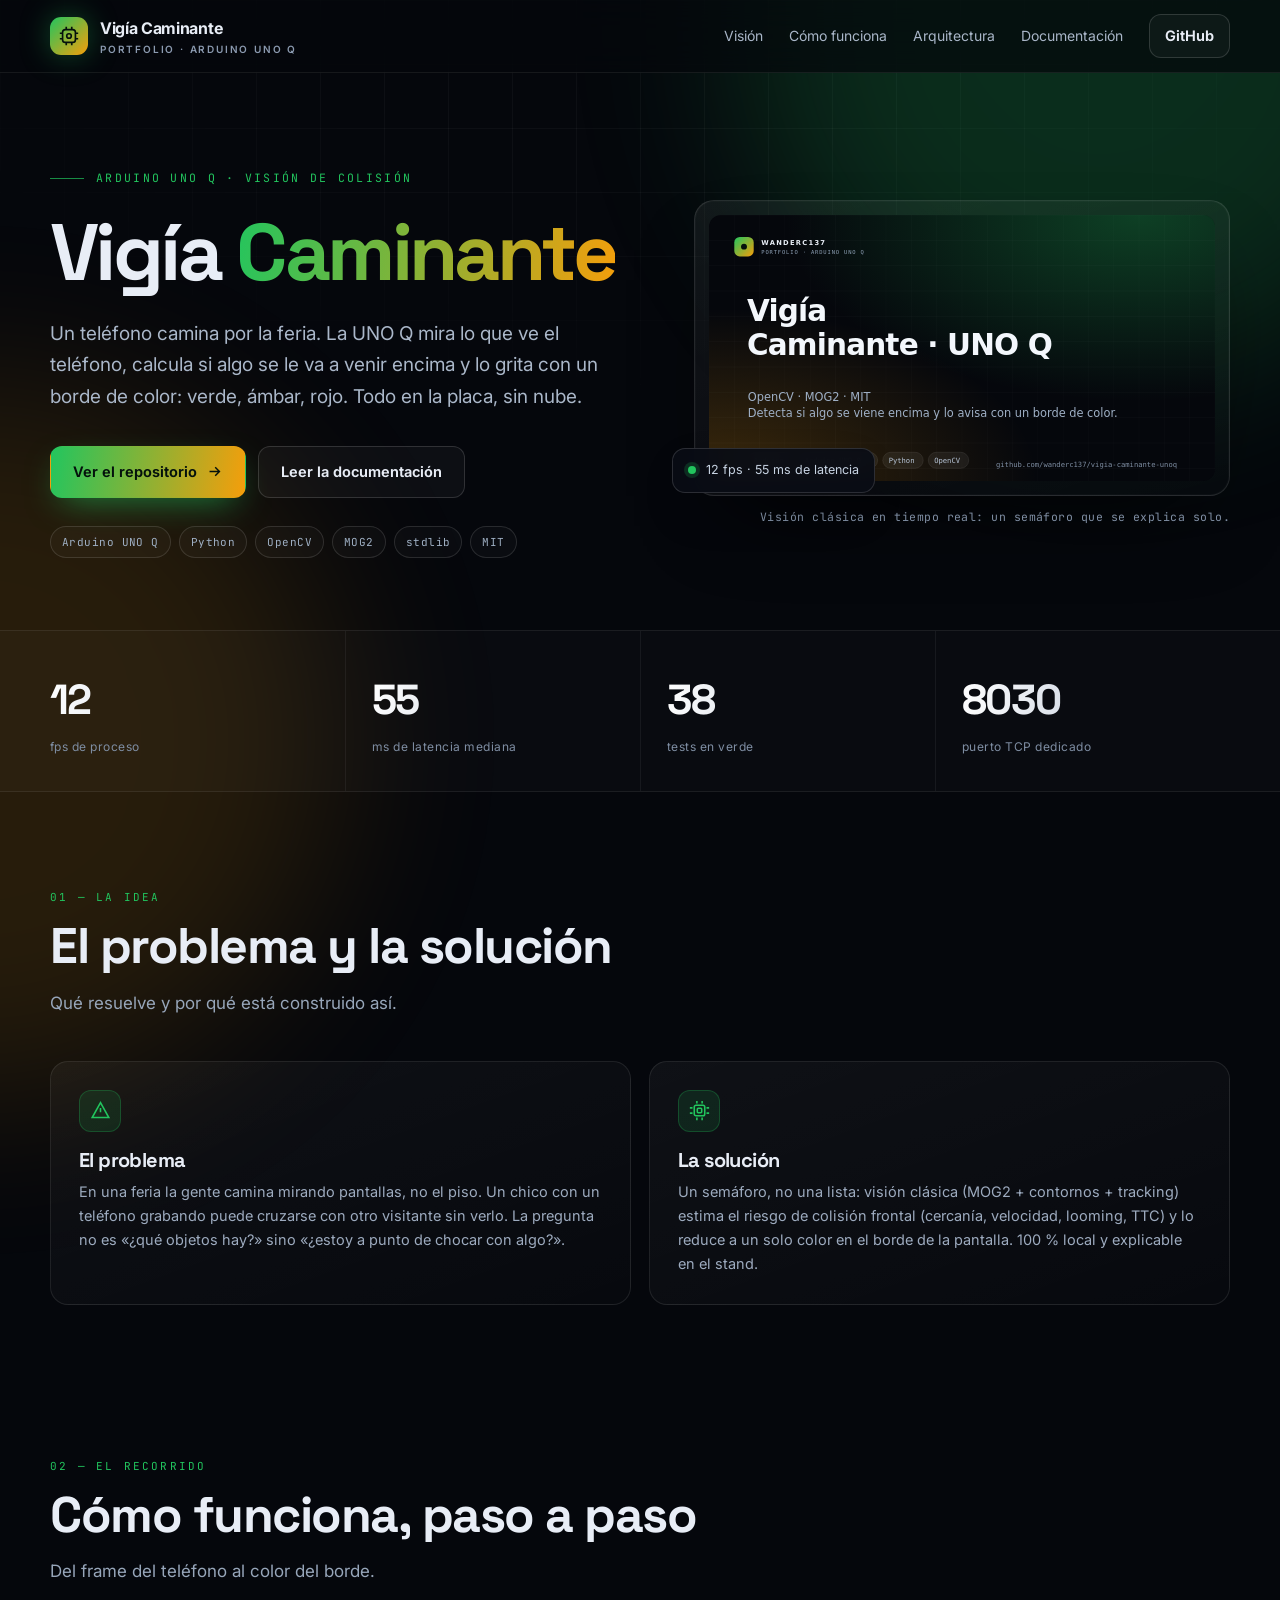
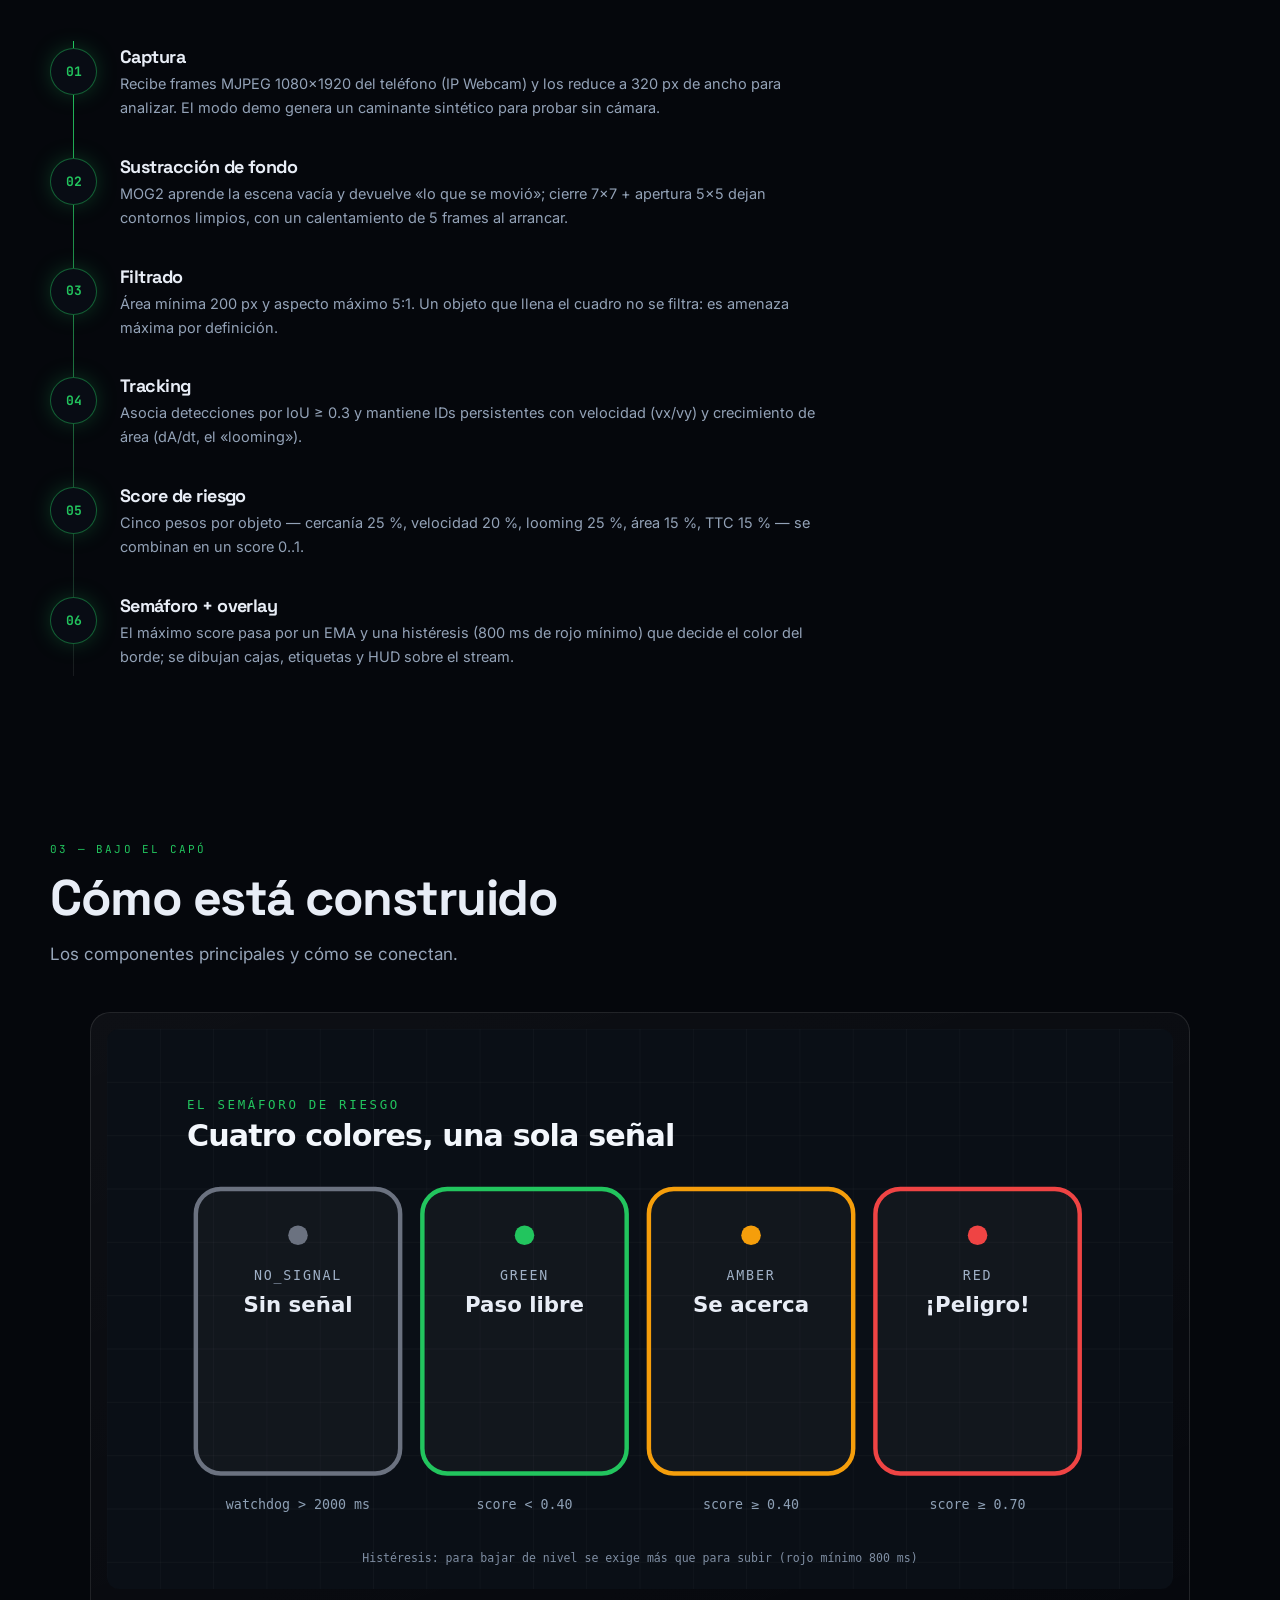
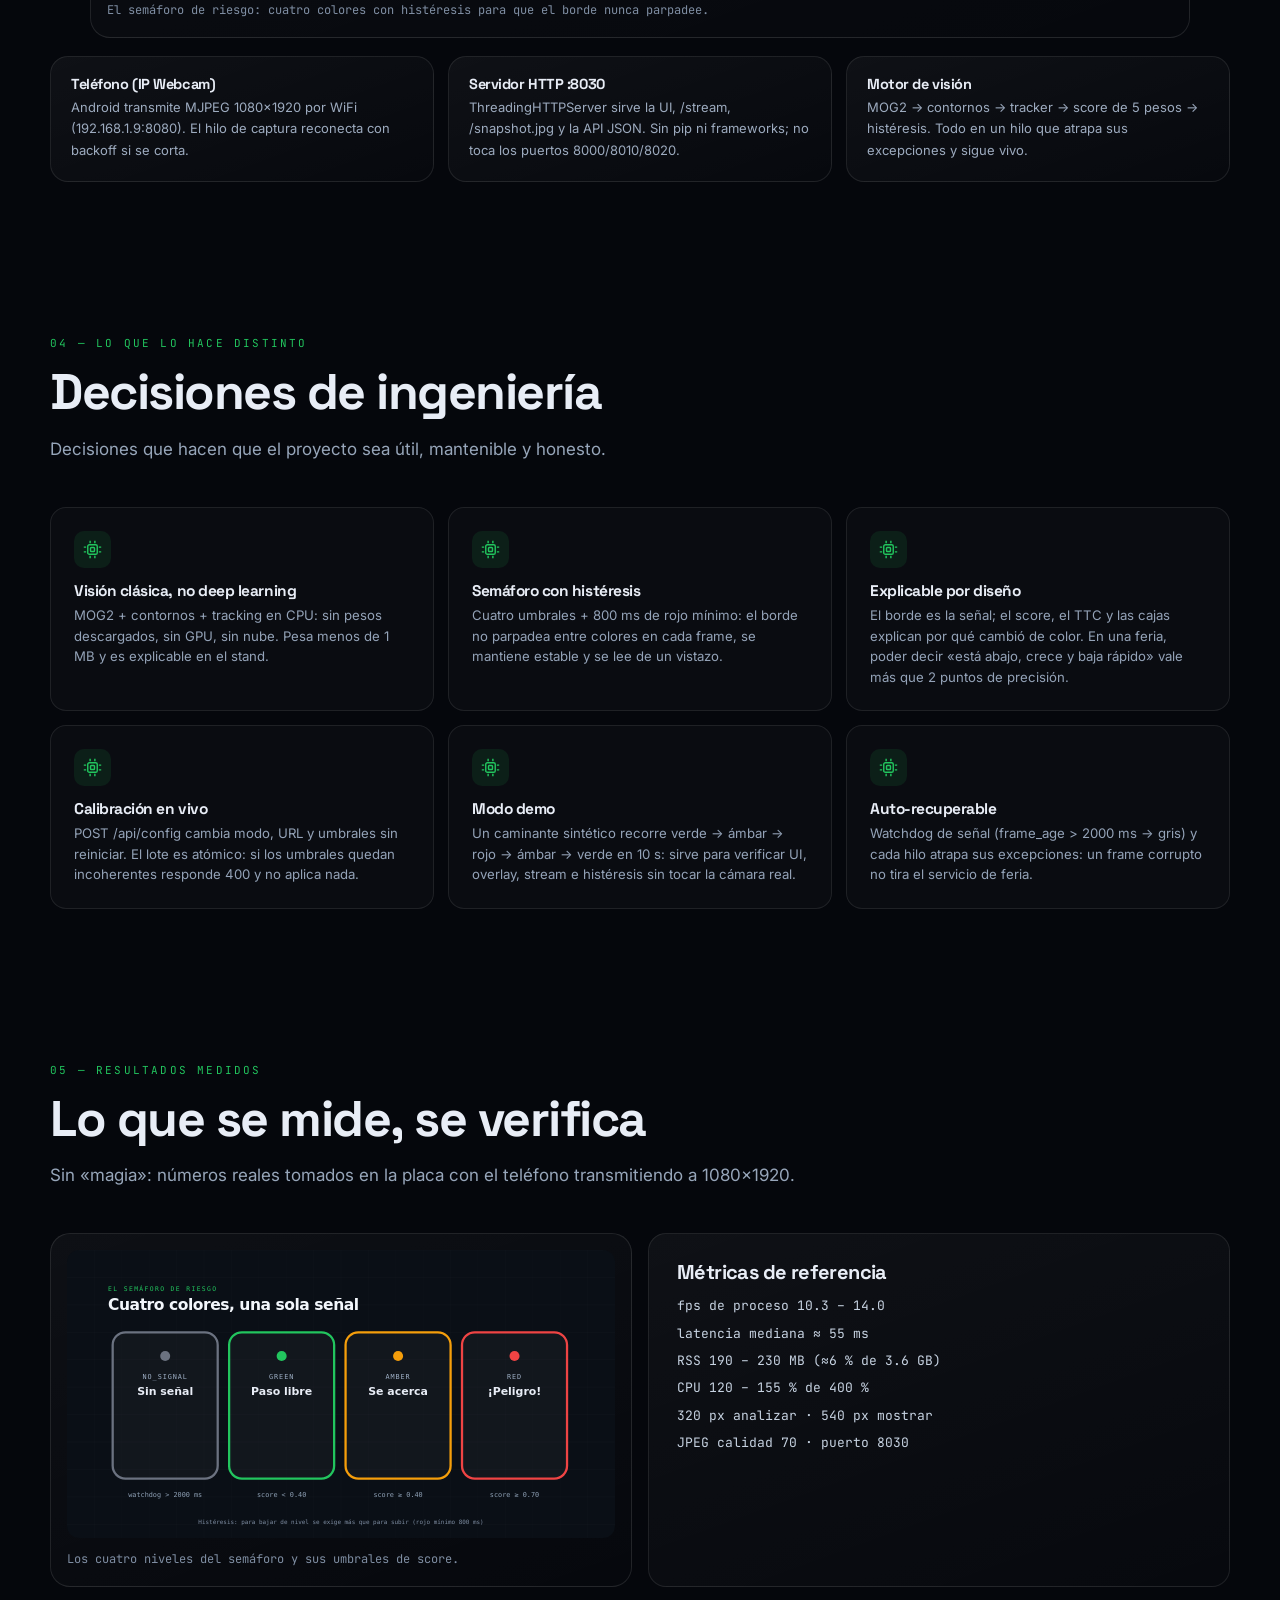
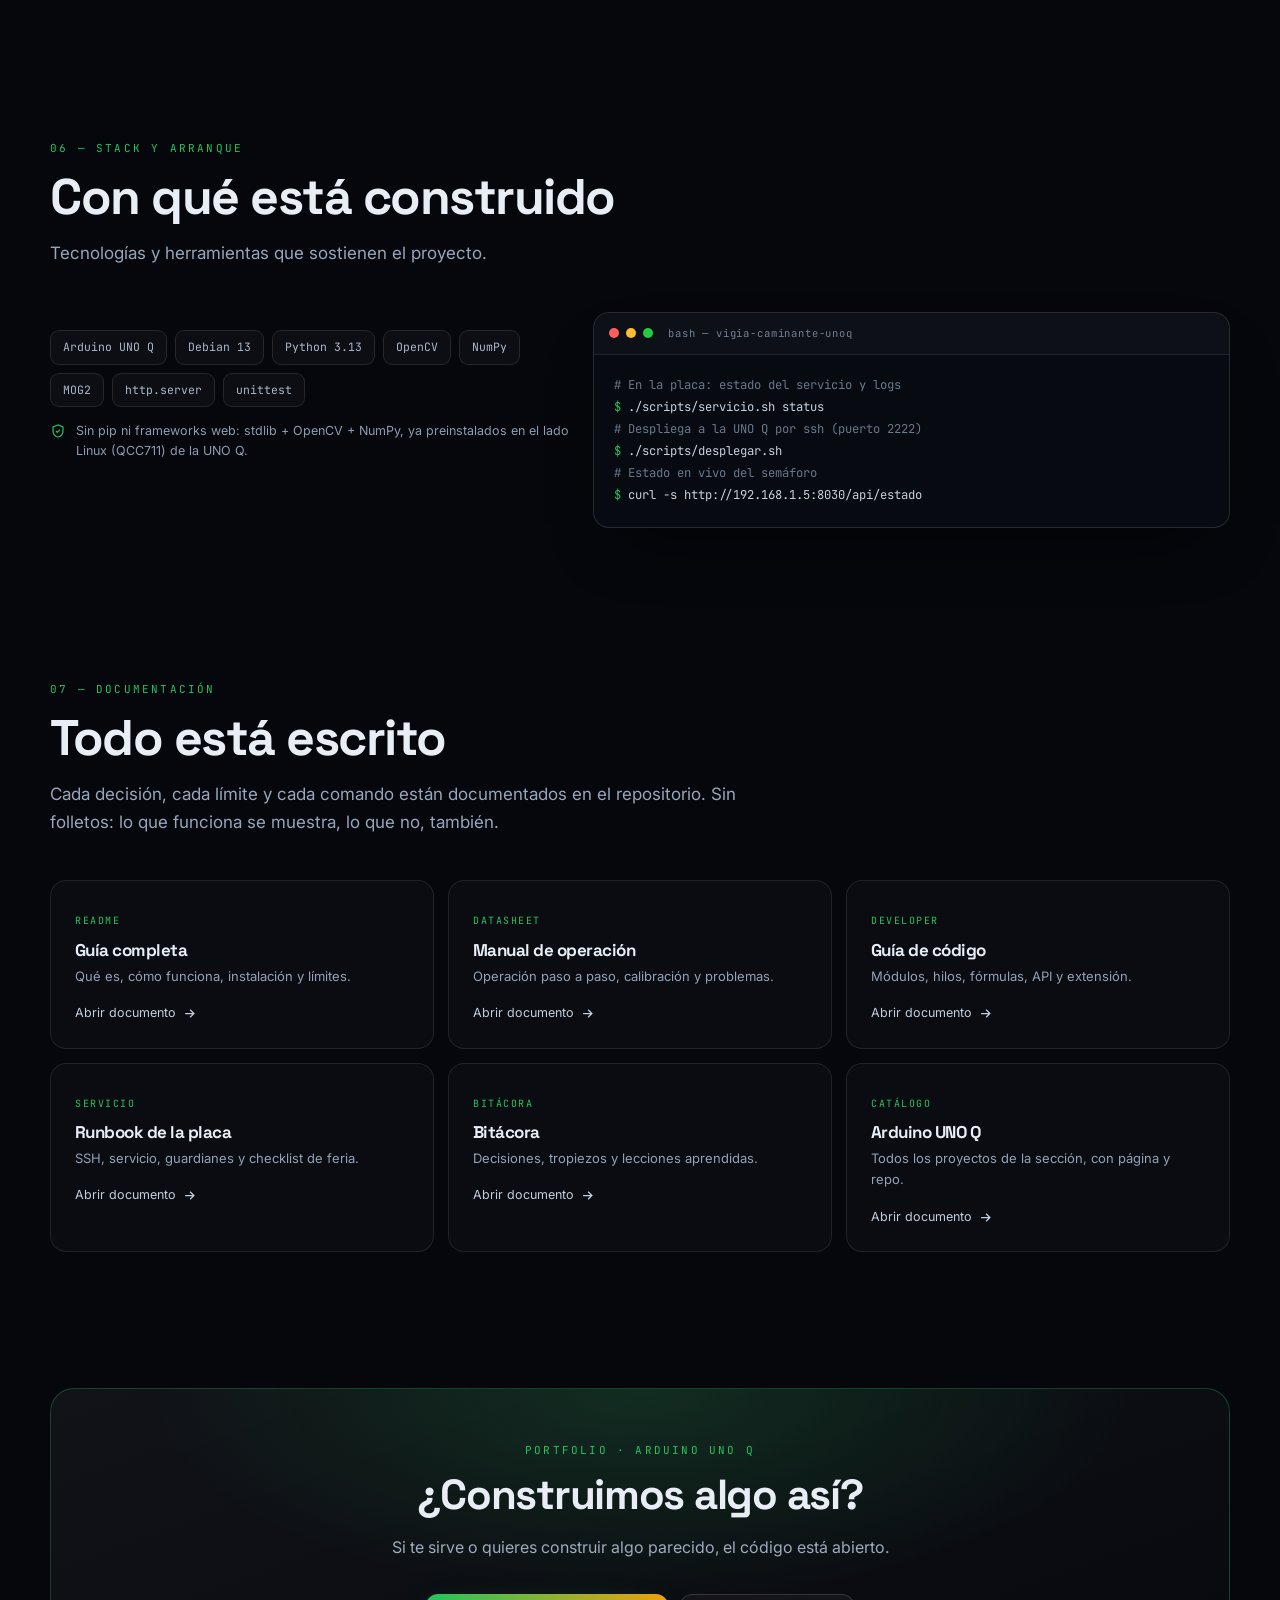
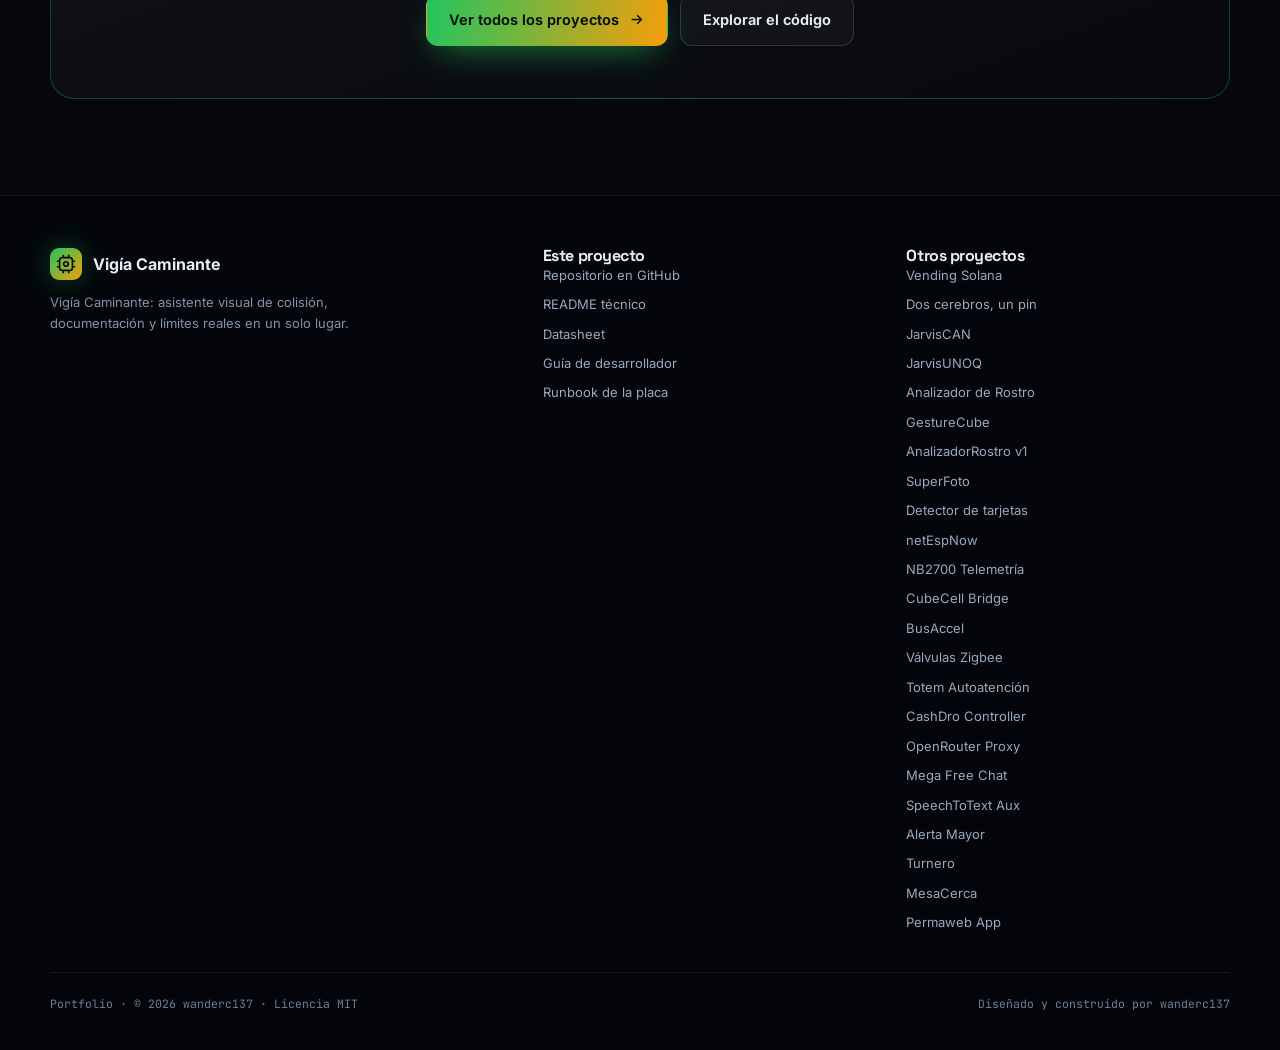
==== docs/index.html @ b5343bae "Publicación completa: página de presentación, licencia MIT, docs y catálogo" ====
<!doctype html>
<html lang="es">
<head>
<meta charset="utf-8">
<meta name="viewport" content="width=device-width, initial-scale=1">
<title>Vigía Caminante · Arduino UNO Q</title>
<meta name="description" content="Asistente visual de colisión: visión clásica (MOG2 + tracking) en la UNO Q detecta si algo se viene encima y lo avisa con un borde de color.">
<meta name="author" content="wanderc137">
<meta property="og:type" content="website">
<meta property="og:title" content="Vigía Caminante · Arduino UNO Q">
<meta property="og:description" content="Asistente visual de colisión: visión clásica (MOG2 + tracking) en la UNO Q detecta si algo se viene encima y lo avisa con un borde de color.">
<meta property="og:url" content="https://wanderc137.github.io/vigia-caminante-unoq/">
<meta property="og:image" content="https://wanderc137.github.io/vigia-caminante-unoq/assets/og.png">
<meta name="twitter:card" content="summary_large_image">
<meta name="twitter:title" content="Vigía Caminante · Arduino UNO Q">
<meta name="twitter:description" content="Asistente visual de colisión: visión clásica (MOG2 + tracking) en la UNO Q detecta si algo se viene encima y lo avisa con un borde de color.">
<meta name="twitter:image" content="https://wanderc137.github.io/vigia-caminante-unoq/assets/og.png">
<link rel="icon" href="data:image/svg+xml,<svg xmlns='http://www.w3.org/2000/svg' viewBox='0 0 100 100'><rect width='100' height='100' rx='22' fill='%2305070c'/><rect x='22' y='22' width='56' height='56' rx='12' fill='none' stroke='%2322C55E' stroke-width='7'/><circle cx='50' cy='50' r='9' fill='%2322C55E'/></svg>">
<link rel="preconnect" href="https://fonts.googleapis.com">
<link rel="preconnect" href="https://fonts.gstatic.com" crossorigin>
<link href="https://fonts.googleapis.com/css2?family=Inter:wght@400;500;600;700&family=JetBrains+Mono:wght@400;500;600&family=Space+Grotesk:wght@500;600;700&display=swap" rel="stylesheet">
<style>
*,*::before,*::after{box-sizing:border-box}
html{scroll-behavior:smooth;scrollbar-width:none}
::-webkit-scrollbar{width:0;height:0}
::-webkit-scrollbar-track{background:#05070c}
::-webkit-scrollbar-thumb{background:#2a3448;border-radius:999px;border:2px solid #05070c}
::-webkit-scrollbar-thumb:hover{background:#3a4a66}
body{
  margin:0;background:#05070c;color:#e8edf6;
  font-family:'Inter',system-ui,-apple-system,'Segoe UI',sans-serif;
  font-size:16px;line-height:1.65;-webkit-font-smoothing:antialiased;
  overflow-x:hidden;
}
::selection{background:var(--accent);color:#04110c}
a{color:inherit;text-decoration:none}
img{max-width:100%;display:block}
h1,h2,h3,h4{font-family:'Space Grotesk','Inter',sans-serif;line-height:1.05;letter-spacing:-.03em;margin:0}
p{margin:0}
.mono{font-family:'JetBrains Mono',ui-monospace,SFMono-Regular,Menlo,monospace}
.wrap{width:min(1180px,calc(100% - 48px));margin:0 auto}
.grid-overlay{
  position:fixed;inset:0;z-index:0;pointer-events:none;
  background-image:linear-gradient(rgba(255,255,255,.035) 1px,transparent 1px),linear-gradient(90deg,rgba(255,255,255,.035) 1px,transparent 1px);
  background-size:64px 64px;
  mask-image:radial-gradient(ellipse 80% 60% at 50% 0%,#000 30%,transparent 78%);
  -webkit-mask-image:radial-gradient(ellipse 80% 60% at 50% 0%,#000 30%,transparent 78%);
}
.glow{
  position:fixed;z-index:0;pointer-events:none;filter:blur(90px);opacity:.20;
  width:720px;height:720px;border-radius:50%;
}
.glow.one{top:-340px;right:-180px;background:var(--accent)}
.glow.two{top:380px;left:-380px;background:var(--accent2);opacity:.14}
.nav{
  position:sticky;top:0;z-index:50;
  backdrop-filter:blur(18px);-webkit-backdrop-filter:blur(18px);
  background:rgba(5,7,12,.72);border-bottom:1px solid rgba(255,255,255,.07);
}
.nav-inner{display:flex;align-items:center;justify-content:space-between;height:72px}
.brand{display:flex;align-items:center;gap:12px;font-weight:700;letter-spacing:-.02em}
.brand-mark{
  width:38px;height:38px;border-radius:11px;display:grid;place-items:center;
  background:linear-gradient(135deg,var(--accent),var(--accent2));color:#05100c;
  box-shadow:0 0 30px color-mix(in srgb,var(--accent) 35%,transparent);
}
.brand-mark svg{width:22px;height:22px;stroke:#05100c;fill:none;stroke-width:1.8}
.brand small{display:block;font-size:10px;letter-spacing:.18em;color:#8b9ab0;font-weight:600;text-transform:uppercase}
.nav-links{display:flex;align-items:center;gap:26px;font-size:14px;color:#a9b6c8}
.nav-links a:hover{color:#fff}
.btn{
  display:inline-flex;align-items:center;justify-content:center;gap:9px;
  padding:13px 22px;border-radius:12px;font-weight:650;font-size:14.5px;
  border:1px solid transparent;transition:transform .2s ease,box-shadow .2s ease,background .2s ease;
  white-space:nowrap;
}
.btn:hover{transform:translateY(-2px)}
.btn-primary{
  background:linear-gradient(100deg,var(--accent),var(--accent2));color:#04110c;
  box-shadow:0 12px 34px -12px color-mix(in srgb,var(--accent) 70%,transparent);
}
.btn-primary:hover{box-shadow:0 18px 44px -12px color-mix(in srgb,var(--accent) 80%,transparent)}
.btn-ghost{background:rgba(255,255,255,.035);border-color:rgba(255,255,255,.14);color:#e8edf6}
.btn-ghost:hover{background:rgba(255,255,255,.07)}
.btn svg{width:17px;height:17px;stroke:currentColor;fill:none;stroke-width:2}
.hero{position:relative;z-index:1;padding:96px 0 72px}
.hero-grid{display:grid;grid-template-columns:1.04fr .96fr;gap:64px;align-items:center}
.eyebrow{
  font-family:'JetBrains Mono',monospace;font-size:11.5px;letter-spacing:.2em;
  text-transform:uppercase;color:var(--accent);display:flex;align-items:center;gap:12px;margin-bottom:22px;
}
.eyebrow::before{content:"";width:34px;height:1px;background:var(--accent);opacity:.7}
h1{font-size:clamp(42px,6.4vw,80px);font-weight:700;letter-spacing:-.045em}
.grad{background:linear-gradient(100deg,var(--accent),var(--accent2));-webkit-background-clip:text;background-clip:text;color:transparent}
.lead{font-size:clamp(17px,1.5vw,19px);color:#aab7c9;margin-top:24px;max-width:60ch}
.hero-actions{display:flex;flex-wrap:wrap;gap:12px;margin-top:34px}
.hero-badges{display:flex;flex-wrap:wrap;gap:8px;margin-top:28px}
.badge{
  font-family:'JetBrains Mono',monospace;font-size:11px;letter-spacing:.04em;
  padding:6px 11px;border-radius:999px;border:1px solid rgba(255,255,255,.12);
  color:#9fb0c4;background:rgba(255,255,255,.025);
}
.hero-visual{position:relative}
.visual-frame{
  border:1px solid rgba(255,255,255,.11);border-radius:20px;overflow:hidden;
  background:linear-gradient(160deg,rgba(255,255,255,.055),rgba(255,255,255,.012));
  box-shadow:0 40px 90px -40px rgba(0,0,0,.9),0 0 0 1px rgba(255,255,255,.02) inset;
  padding:14px;
}
.visual-frame img{border-radius:12px;width:100%}
.visual-caption{font-size:11.5px;color:#7f8ea3;margin-top:12px;text-align:right;font-family:'JetBrains Mono',monospace;letter-spacing:.04em}
.float-chip{
  position:absolute;left:-22px;bottom:34px;display:flex;align-items:center;gap:10px;
  background:rgba(9,13,21,.92);border:1px solid rgba(255,255,255,.14);border-radius:13px;
  padding:11px 15px;font-size:12.5px;color:#c7d3e2;backdrop-filter:blur(10px);
  box-shadow:0 20px 50px -20px #000;
}
.float-chip b{color:var(--accent);font-family:'Space Grotesk',sans-serif;font-size:16px}
.live-dot{width:8px;height:8px;border-radius:50%;background:var(--accent);box-shadow:0 0 0 4px color-mix(in srgb,var(--accent) 18%,transparent);animation:pulse 2.4s infinite}
@keyframes pulse{0%,100%{opacity:1}50%{opacity:.35}}
.stats{position:relative;z-index:1;border-top:1px solid rgba(255,255,255,.07);border-bottom:1px solid rgba(255,255,255,.07);background:rgba(255,255,255,.018)}
.stats-grid{display:grid;grid-template-columns:repeat(4,1fr);gap:0}
.stat{padding:34px 26px;border-left:1px solid rgba(255,255,255,.06)}
.stat:first-child{border-left:0;padding-left:0}
.stat-value{font-family:'Space Grotesk',sans-serif;font-size:clamp(28px,3.4vw,42px);font-weight:700;letter-spacing:-.04em;background:linear-gradient(100deg,#fff,#a9b8cc);-webkit-background-clip:text;background-clip:text;color:transparent}
.stat-label{font-size:12px;color:#7f8ea3;letter-spacing:.04em;margin-top:3px}
.section{position:relative;z-index:1;padding:96px 0}
.section.tight{padding-top:56px}
.section-head{max-width:780px;margin-bottom:44px}
.kicker{font-family:'JetBrains Mono',monospace;font-size:11px;letter-spacing:.2em;text-transform:uppercase;color:var(--accent);margin-bottom:14px}
h2{font-size:clamp(30px,4.1vw,50px);font-weight:700}
.section-sub{color:#97a6ba;font-size:17px;margin-top:16px;max-width:68ch}
.split{display:grid;grid-template-columns:1fr 1fr;gap:18px}
.card{
  border:1px solid rgba(255,255,255,.09);border-radius:18px;padding:28px;
  background:linear-gradient(160deg,rgba(255,255,255,.045),rgba(255,255,255,.012));
}
.card .icon{width:42px;height:42px;border-radius:12px;display:grid;place-items:center;background:color-mix(in srgb,var(--accent) 12%,transparent);border:1px solid color-mix(in srgb,var(--accent) 25%,transparent);margin-bottom:18px}
.card .icon svg{width:21px;height:21px;stroke:var(--accent);fill:none;stroke-width:1.8}
.card h3{font-size:20px;margin-bottom:9px}
.card p{color:#9dabbf;font-size:14.5px}
.timeline{position:relative;margin-top:10px}
.timeline::before{content:"";position:absolute;left:23px;top:12px;bottom:12px;width:1px;background:linear-gradient(var(--accent),rgba(255,255,255,.08))}
.step{display:grid;grid-template-columns:48px 1fr;gap:22px;padding:19px 0;align-items:start}
.step-num{
  width:47px;height:47px;border-radius:50%;display:grid;place-items:center;
  border:1px solid color-mix(in srgb,var(--accent) 45%,transparent);
  background:#080c14;color:var(--accent);font-family:'JetBrains Mono',monospace;font-size:13px;font-weight:700;
  position:relative;z-index:1;box-shadow:0 0 26px -6px color-mix(in srgb,var(--accent) 45%,transparent);
}
.step-body h3{font-size:18px;margin-bottom:5px}
.step-body p{color:#93a2b7;font-size:14.5px;max-width:78ch}
.figure{
  border:1px solid rgba(255,255,255,.1);border-radius:20px;padding:16px;
  background:linear-gradient(160deg,rgba(255,255,255,.04),rgba(255,255,255,.008));
}
.figure img{width:100%;border-radius:12px}
.figure figcaption{font-size:12px;color:#7f8ea3;margin-top:12px;font-family:'JetBrains Mono',monospace}
.arch-points{display:grid;grid-template-columns:repeat(3,1fr);gap:14px;margin-top:18px}
.arch-points .card{padding:20px}
.arch-points .card h4{font-size:14.5px;margin-bottom:5px}
.arch-points .card p{font-size:13px}
.features{display:grid;grid-template-columns:repeat(3,1fr);gap:14px}
.feature{border:1px solid rgba(255,255,255,.085);border-radius:16px;padding:23px;background:rgba(255,255,255,.022);transition:border-color .2s,background .2s,transform .2s}
.feature:hover{border-color:color-mix(in srgb,var(--accent) 38%,transparent);background:rgba(255,255,255,.038);transform:translateY(-3px)}
.feature .icon{width:37px;height:37px;border-radius:10px;display:grid;place-items:center;background:color-mix(in srgb,var(--accent) 10%,transparent);margin-bottom:15px}
.feature .icon svg{width:19px;height:19px;stroke:var(--accent);fill:none;stroke-width:1.8}
.feature h3{font-size:15.5px;margin-bottom:6px}
.feature p{font-size:13.2px;color:#94a3b8;line-height:1.55}
.stack-grid{display:grid;grid-template-columns:.9fr 1.1fr;gap:22px;align-items:start}
.chips{display:flex;flex-wrap:wrap;gap:8px;margin-top:18px}
.chip{font-family:'JetBrains Mono',monospace;font-size:11.5px;padding:7px 12px;border-radius:9px;border:1px solid rgba(255,255,255,.1);background:rgba(255,255,255,.03);color:#aab8ca}
.terminal{border:1px solid rgba(255,255,255,.13);border-radius:16px;overflow:hidden;background:#070a10;box-shadow:0 30px 70px -35px #000}
.terminal-bar{display:flex;align-items:center;gap:7px;padding:12px 15px;border-bottom:1px solid rgba(255,255,255,.08);background:rgba(255,255,255,.025)}
.terminal-bar i{width:10px;height:10px;border-radius:50%;background:#ff5f57;display:block}
.terminal-bar i:nth-child(2){background:#febc2e}
.terminal-bar i:nth-child(3){background:#28c840}
.terminal-bar span{margin-left:8px;font-family:'JetBrains Mono',monospace;font-size:10.5px;color:#718197;letter-spacing:.08em}
.terminal pre{margin:0;padding:20px;overflow:auto;font-family:'JetBrains Mono',monospace;font-size:12.2px;line-height:1.8;color:#c6d2e0}
.terminal .p{color:var(--accent)}
.terminal .c{color:#68788d}
.note{display:flex;gap:10px;align-items:flex-start;margin-top:14px;font-size:12.5px;color:#8d9cb0;line-height:1.55}
.note svg{width:16px;height:16px;stroke:var(--accent);fill:none;stroke-width:1.8;flex:0 0 auto;margin-top:2px}
.docs-grid{display:grid;grid-template-columns:repeat(3,1fr);gap:14px}
.doc-card{display:block;border:1px solid rgba(255,255,255,.09);border-radius:16px;padding:24px;background:rgba(255,255,255,.022);transition:border-color .2s,transform .2s,background .2s}
.doc-card:hover{border-color:color-mix(in srgb,var(--accent) 40%,transparent);transform:translateY(-3px);background:rgba(255,255,255,.04)}
.doc-card .tag{font-family:'JetBrains Mono',monospace;font-size:10px;letter-spacing:.15em;color:var(--accent);text-transform:uppercase}
.doc-card h3{font-size:17px;margin:10px 0 6px}
.doc-card p{font-size:13px;color:#93a2b7}
.doc-card .arrow{display:flex;align-items:center;gap:6px;margin-top:16px;font-size:12.5px;color:#c2cfdf}
.doc-card .arrow svg{width:15px;height:15px;stroke:currentColor;fill:none;stroke-width:2;transition:transform .2s}
.doc-card:hover .arrow svg{transform:translateX(4px)}
.gallery{display:grid;grid-template-columns:1fr 1fr;gap:16px}
.gallery .figure{margin:0}
.cta{position:relative;z-index:1;padding:40px 0 96px}
.cta-card{
  border-radius:24px;padding:52px;text-align:center;position:relative;overflow:hidden;
  border:1px solid color-mix(in srgb,var(--accent) 30%,transparent);
  background:
    radial-gradient(700px 300px at 50% 0%,color-mix(in srgb,var(--accent) 16%,transparent),transparent 70%),
    linear-gradient(160deg,rgba(255,255,255,.05),rgba(255,255,255,.012));
}
.cta-card h2{font-size:clamp(28px,3.7vw,42px)}
.cta-card p{color:#9dabbf;max-width:62ch;margin:16px auto 0}
.cta-card .hero-actions{justify-content:center}
footer{position:relative;z-index:1;border-top:1px solid rgba(255,255,255,.08);padding:52px 0 36px;background:rgba(4,6,10,.6)}
.foot-grid{display:grid;grid-template-columns:1.4fr 1fr 1fr;gap:40px}
.foot-brand{display:flex;align-items:center;gap:11px;font-weight:700;margin-bottom:12px}
.foot-brand .brand-mark{width:32px;height:32px;border-radius:9px}
.foot-p{font-size:13px;color:#8493a7;max-width:38ch}
.foot h4{font-family:'JetBrains Mono',monospace;font-size:10.5px;letter-spacing:.16em;text-transform:uppercase;color:#718197;margin-bottom:13px;font-weight:500}
.foot-links{display:flex;flex-direction:column;gap:8px;font-size:13px;color:#9aa9bc}
.foot-links a:hover{color:#fff}
.foot-bottom{display:flex;justify-content:space-between;gap:20px;flex-wrap:wrap;border-top:1px solid rgba(255,255,255,.07);margin-top:38px;padding-top:22px;font-size:11.5px;color:#6f7f93;font-family:'JetBrains Mono',monospace}
.reveal{opacity:1;transform:none;transition:opacity .7s ease,transform .7s ease}
.reveal.in{opacity:1;transform:none}
@media (prefers-reduced-motion:reduce){.reveal{opacity:1;transform:none;transition:none}.live-dot{animation:none}html{scroll-behavior:auto}}
@media (max-width:980px){
  .hero-grid,.split,.stack-grid,.gallery{grid-template-columns:1fr}
  .hero{padding-top:64px}
  .hero-visual{order:-1}
  .features{grid-template-columns:1fr 1fr}
  .arch-points{grid-template-columns:1fr}
  .stats-grid{grid-template-columns:1fr 1fr}
  .stat:nth-child(3){border-left:0;padding-left:0}
  .stat{border-top:1px solid rgba(255,255,255,.06)}
  .stat:nth-child(-n+2){border-top:0}
  .docs-grid{grid-template-columns:1fr}
  .foot-grid{grid-template-columns:1fr 1fr}
  .nav-links{display:none}
}
@media (max-width:620px){
  .wrap{width:calc(100% - 32px)}
  .features{grid-template-columns:1fr}
  .stats-grid{grid-template-columns:1fr 1fr}
  .stat{padding:24px 16px}
  .cta-card{padding:34px 22px}
  .float-chip{left:8px;bottom:16px}
  .foot-grid{grid-template-columns:1fr}
  .section{padding:72px 0}
}
</style>
</head>
<body style="--accent:#22C55E;--accent2:#F59E0B">
<div class="grid-overlay"></div>
<div class="glow one"></div>
<div class="glow two"></div>

<header class="nav">
  <div class="wrap nav-inner">
    <a class="brand" href="#top">
      <span class="brand-mark"><svg viewBox="0 0 24 24"><rect x="5" y="5" width="14" height="14" rx="3"/><path d="M9 2v3M15 2v3M9 19v3M15 19v3M2 9h3M2 15h3M19 9h3M19 15h3"/><circle cx="12" cy="12" r="2.5"/></svg></span>
      <span>Vigía Caminante<small>Portfolio · Arduino UNO Q</small></span>
    </a>
    <nav class="nav-links" aria-label="Navegación">
      <a href="#problema">Visión</a>
      <a href="#como">Cómo funciona</a>
      <a href="#arquitectura">Arquitectura</a>
      <a href="#docs">Documentación</a>
      <a class="btn btn-ghost" style="padding:9px 15px" href="https://github.com/wanderc137/vigia-caminante-unoq" target="_blank" rel="noopener">GitHub</a>
    </nav>
  </div>
</header>

<main id="top">
<section class="hero">
  <div class="wrap hero-grid">
    <div class="hero-copy">
      <div class="eyebrow">Arduino UNO Q · Visión de colisión</div>
      <h1>Vigía <span class="grad">Caminante</span></h1>
      <p class="lead">Un teléfono camina por la feria. La UNO Q mira lo que ve el teléfono, calcula si algo se le va a venir encima y lo grita con un borde de color: verde, ámbar, rojo. Todo en la placa, sin nube.</p>
      <div class="hero-actions">
        <a class="btn btn-primary" href="https://github.com/wanderc137/vigia-caminante-unoq" target="_blank" rel="noopener">Ver el repositorio <svg viewBox="0 0 24 24"><path d="M5 12h14M13 6l6 6-6 6"/></svg></a>
        <a class="btn btn-ghost" href="https://github.com/wanderc137/vigia-caminante-unoq#readme" target="_blank" rel="noopener">Leer la documentación</a>
      </div>
      <div class="hero-badges"><span class="badge">Arduino UNO Q</span><span class="badge">Python</span><span class="badge">OpenCV</span><span class="badge">MOG2</span><span class="badge">stdlib</span><span class="badge">MIT</span></div>
    </div>
    <div class="hero-visual">
      <div class="visual-frame"><img src="assets/og.svg" alt="Vigía Caminante — asistente visual de colisión con visión clásica"></div>
      <div class="visual-caption">Visión clásica en tiempo real: un semáforo que se explica solo.</div>
      <div class="float-chip"><span class="live-dot"></span>12 fps · 55 ms de latencia</div>
    </div>
  </div>
</section>

<section class="stats"><div class="wrap stats-grid"><div class="stat"><div class="stat-value">12</div><div class="stat-label">fps de proceso</div></div><div class="stat"><div class="stat-value">55</div><div class="stat-label">ms de latencia mediana</div></div><div class="stat"><div class="stat-value">38</div><div class="stat-label">tests en verde</div></div><div class="stat"><div class="stat-value">8030</div><div class="stat-label">puerto TCP dedicado</div></div></div></section>

<section class="section" id="problema">
  <div class="wrap">
    <div class="section-head reveal">
      <div class="kicker">01 — La idea</div>
      <h2>El problema y la solución</h2>
      <p class="section-sub">Qué resuelve y por qué está construido así.</p>
    </div>
    <div class="split">
      <div class="card reveal"><div class="icon"><svg viewBox="0 0 24 24" aria-hidden="true"><path d="M12 3 2.5 20h19L12 3Z"/><path d="M12 9v5M12 17v.01"/></svg></div><h3>El problema</h3><p>En una feria la gente camina mirando pantallas, no el piso. Un chico con un teléfono grabando puede cruzarse con otro visitante sin verlo. La pregunta no es «¿qué objetos hay?» sino «¿estoy a punto de chocar con algo?».</p></div>
      <div class="card reveal"><div class="icon"><svg viewBox="0 0 24 24" aria-hidden="true"><rect x="6" y="6" width="12" height="12" rx="2"/><path d="M9 1v3M15 1v3M9 20v3M15 20v3M1 9h3M1 15h3M20 9h3M20 15h3"/><rect x="9.5" y="9.5" width="5" height="5" rx="1"/></svg></div><h3>La solución</h3><p>Un semáforo, no una lista: visión clásica (MOG2 + contornos + tracking) estima el riesgo de colisión frontal (cercanía, velocidad, looming, TTC) y lo reduce a un solo color en el borde de la pantalla. 100 % local y explicable en el stand.</p></div>
    </div>
  </div>
</section>

<section class="section tight" id="como">
  <div class="wrap">
    <div class="section-head reveal">
      <div class="kicker">02 — El recorrido</div>
      <h2>Cómo funciona, paso a paso</h2>
      <p class="section-sub">Del frame del teléfono al color del borde.</p>
    </div>
    <div class="timeline reveal"><div class="step"><div class="step-num">01</div><div class="step-body"><h3>Captura</h3><p>Recibe frames MJPEG 1080×1920 del teléfono (IP Webcam) y los reduce a 320 px de ancho para analizar. El modo demo genera un caminante sintético para probar sin cámara.</p></div></div><div class="step"><div class="step-num">02</div><div class="step-body"><h3>Sustracción de fondo</h3><p>MOG2 aprende la escena vacía y devuelve «lo que se movió»; cierre 7×7 + apertura 5×5 dejan contornos limpios, con un calentamiento de 5 frames al arrancar.</p></div></div><div class="step"><div class="step-num">03</div><div class="step-body"><h3>Filtrado</h3><p>Área mínima 200 px y aspecto máximo 5:1. Un objeto que llena el cuadro no se filtra: es amenaza máxima por definición.</p></div></div><div class="step"><div class="step-num">04</div><div class="step-body"><h3>Tracking</h3><p>Asocia detecciones por IoU ≥ 0.3 y mantiene IDs persistentes con velocidad (vx/vy) y crecimiento de área (dA/dt, el «looming»).</p></div></div><div class="step"><div class="step-num">05</div><div class="step-body"><h3>Score de riesgo</h3><p>Cinco pesos por objeto — cercanía 25 %, velocidad 20 %, looming 25 %, área 15 %, TTC 15 % — se combinan en un score 0..1.</p></div></div><div class="step"><div class="step-num">06</div><div class="step-body"><h3>Semáforo + overlay</h3><p>El máximo score pasa por un EMA y una histéresis (800 ms de rojo mínimo) que decide el color del borde; se dibujan cajas, etiquetas y HUD sobre el stream.</p></div></div></div>
  </div>
</section>

<section class="section tight" id="arquitectura">
  <div class="wrap">
    <div class="section-head reveal">
      <div class="kicker">03 — Bajo el capó</div>
      <h2>Cómo está construido</h2>
      <p class="section-sub">Los componentes principales y cómo se conectan.</p>
    </div>
    <figure class="figure reveal"><img src="img/semaforo.svg" alt="El semáforo de riesgo: gris, verde, ámbar y rojo con sus umbrales" loading="lazy"><figcaption>El semáforo de riesgo: cuatro colores con histéresis para que el borde nunca parpadee.</figcaption></figure>
    <div class="arch-points reveal"><div class="card"><h4>Teléfono (IP Webcam)</h4><p>Android transmite MJPEG 1080×1920 por WiFi (192.168.1.9:8080). El hilo de captura reconecta con backoff si se corta.</p></div><div class="card"><h4>Servidor HTTP :8030</h4><p>ThreadingHTTPServer sirve la UI, /stream, /snapshot.jpg y la API JSON. Sin pip ni frameworks; no toca los puertos 8000/8010/8020.</p></div><div class="card"><h4>Motor de visión</h4><p>MOG2 → contornos → tracker → score de 5 pesos → histéresis. Todo en un hilo que atrapa sus excepciones y sigue vivo.</p></div></div>
  </div>
</section>

<section class="section tight">
  <div class="wrap">
    <div class="section-head reveal">
      <div class="kicker">04 — Lo que lo hace distinto</div>
      <h2>Decisiones de ingeniería</h2>
      <p class="section-sub">Decisiones que hacen que el proyecto sea útil, mantenible y honesto.</p>
    </div>
    <div class="features reveal"><div class="feature"><div class="icon"><svg viewBox="0 0 24 24" aria-hidden="true"><rect x="6" y="6" width="12" height="12" rx="2"/><path d="M9 1v3M15 1v3M9 20v3M15 20v3M1 9h3M1 15h3M20 9h3M20 15h3"/><rect x="9.5" y="9.5" width="5" height="5" rx="1"/></svg></div><h3>Visión clásica, no deep learning</h3><p>MOG2 + contornos + tracking en CPU: sin pesos descargados, sin GPU, sin nube. Pesa menos de 1 MB y es explicable en el stand.</p></div><div class="feature"><div class="icon"><svg viewBox="0 0 24 24" aria-hidden="true"><rect x="6" y="6" width="12" height="12" rx="2"/><path d="M9 1v3M15 1v3M9 20v3M15 20v3M1 9h3M1 15h3M20 9h3M20 15h3"/><rect x="9.5" y="9.5" width="5" height="5" rx="1"/></svg></div><h3>Semáforo con histéresis</h3><p>Cuatro umbrales + 800 ms de rojo mínimo: el borde no parpadea entre colores en cada frame, se mantiene estable y se lee de un vistazo.</p></div><div class="feature"><div class="icon"><svg viewBox="0 0 24 24" aria-hidden="true"><rect x="6" y="6" width="12" height="12" rx="2"/><path d="M9 1v3M15 1v3M9 20v3M15 20v3M1 9h3M1 15h3M20 9h3M20 15h3"/><rect x="9.5" y="9.5" width="5" height="5" rx="1"/></svg></div><h3>Explicable por diseño</h3><p>El borde es la señal; el score, el TTC y las cajas explican por qué cambió de color. En una feria, poder decir «está abajo, crece y baja rápido» vale más que 2 puntos de precisión.</p></div><div class="feature"><div class="icon"><svg viewBox="0 0 24 24" aria-hidden="true"><rect x="6" y="6" width="12" height="12" rx="2"/><path d="M9 1v3M15 1v3M9 20v3M15 20v3M1 9h3M1 15h3M20 9h3M20 15h3"/><rect x="9.5" y="9.5" width="5" height="5" rx="1"/></svg></div><h3>Calibración en vivo</h3><p>POST /api/config cambia modo, URL y umbrales sin reiniciar. El lote es atómico: si los umbrales quedan incoherentes responde 400 y no aplica nada.</p></div><div class="feature"><div class="icon"><svg viewBox="0 0 24 24" aria-hidden="true"><rect x="6" y="6" width="12" height="12" rx="2"/><path d="M9 1v3M15 1v3M9 20v3M15 20v3M1 9h3M1 15h3M20 9h3M20 15h3"/><rect x="9.5" y="9.5" width="5" height="5" rx="1"/></svg></div><h3>Modo demo</h3><p>Un caminante sintético recorre verde → ámbar → rojo → ámbar → verde en 10 s: sirve para verificar UI, overlay, stream e histéresis sin tocar la cámara real.</p></div><div class="feature"><div class="icon"><svg viewBox="0 0 24 24" aria-hidden="true"><rect x="6" y="6" width="12" height="12" rx="2"/><path d="M9 1v3M15 1v3M9 20v3M15 20v3M1 9h3M1 15h3M20 9h3M20 15h3"/><rect x="9.5" y="9.5" width="5" height="5" rx="1"/></svg></div><h3>Auto-recuperable</h3><p>Watchdog de señal (frame_age > 2000 ms → gris) y cada hilo atrapa sus excepciones: un frame corrupto no tira el servicio de feria.</p></div></div>
  </div>
</section>

<section class="section tight">
  <div class="wrap">
    <div class="section-head reveal">
      <div class="kicker">05 — Resultados medidos</div>
      <h2>Lo que se mide, se verifica</h2>
      <p class="section-sub">Sin «magia»: números reales tomados en la placa con el teléfono transmitiendo a 1080×1920.</p>
    </div>
    <div class="gallery reveal">
      <figure class="figure"><img src="img/semaforo.svg" alt="Los cuatro niveles de riesgo del Vigía Caminante" loading="lazy"><figcaption>Los cuatro niveles del semáforo y sus umbrales de score.</figcaption></figure>
      <div class="card"><h3>Métricas de referencia</h3><p style="font-family:'JetBrains Mono',monospace;font-size:13px;line-height:2.1;color:#c7d3e2">fps de proceso 10.3 – 14.0<br>latencia mediana ≈ 55 ms<br>RSS 190 – 230 MB (≈6 % de 3.6 GB)<br>CPU 120 – 155 % de 400 %<br>320 px analizar · 540 px mostrar<br>JPEG calidad 70 · puerto 8030</p></div>
    </div>
  </div>
</section>

<section class="section tight">
  <div class="wrap">
    <div class="section-head reveal">
      <div class="kicker">06 — Stack y arranque</div>
      <h2>Con qué está construido</h2>
      <p class="section-sub">Tecnologías y herramientas que sostienen el proyecto.</p>
    </div>
    <div class="stack-grid">
      <div class="reveal">
        <div class="chips"><span class="chip">Arduino UNO Q</span><span class="chip">Debian 13</span><span class="chip">Python 3.13</span><span class="chip">OpenCV</span><span class="chip">NumPy</span><span class="chip">MOG2</span><span class="chip">http.server</span><span class="chip">unittest</span></div>
        <div class="note"><svg viewBox="0 0 24 24" aria-hidden="true"><path d="M12 3 4.5 6v5.5c0 4.6 3.2 8.4 7.5 9.5 4.3-1.1 7.5-4.9 7.5-9.5V6L12 3Z"/><path d="m9 12 2 2 4-4"/></svg><span>Sin pip ni frameworks web: stdlib + OpenCV + NumPy, ya preinstalados en el lado Linux (QCC711) de la UNO Q.</span></div>
      </div>
      <div class="terminal reveal">
        <div class="terminal-bar"><i></i><i></i><i></i><span>bash — vigia-caminante-unoq</span></div>
        <pre><span class="c"># En la placa: estado del servicio y logs</span>
<span class="p">$</span> ./scripts/servicio.sh status
<span class="c"># Despliega a la UNO Q por ssh (puerto 2222)</span>
<span class="p">$</span> ./scripts/desplegar.sh
<span class="c"># Estado en vivo del semáforo</span>
<span class="p">$</span> curl -s http://192.168.1.5:8030/api/estado</pre>
      </div>
    </div>
  </div>
</section>

<section class="section tight" id="docs">
  <div class="wrap">
    <div class="section-head reveal">
      <div class="kicker">07 — Documentación</div>
      <h2>Todo está escrito</h2>
      <p class="section-sub">Cada decisión, cada límite y cada comando están documentados en el repositorio. Sin folletos: lo que funciona se muestra, lo que no, también.</p>
    </div>
    <div class="docs-grid reveal"><a class="doc-card" href="https://github.com/wanderc137/vigia-caminante-unoq/blob/main/README.md" target="_blank" rel="noopener"><span class="tag">README</span><h3>Guía completa</h3><p>Qué es, cómo funciona, instalación y límites.</p><span class="arrow">Abrir documento <svg viewBox="0 0 24 24"><path d="M5 12h14M13 6l6 6-6 6"/></svg></span></a><a class="doc-card" href="https://github.com/wanderc137/vigia-caminante-unoq/blob/main/docs/datasheet.md" target="_blank" rel="noopener"><span class="tag">DATASHEET</span><h3>Manual de operación</h3><p>Operación paso a paso, calibración y problemas.</p><span class="arrow">Abrir documento <svg viewBox="0 0 24 24"><path d="M5 12h14M13 6l6 6-6 6"/></svg></span></a><a class="doc-card" href="https://github.com/wanderc137/vigia-caminante-unoq/blob/main/docs/developer.md" target="_blank" rel="noopener"><span class="tag">DEVELOPER</span><h3>Guía de código</h3><p>Módulos, hilos, fórmulas, API y extensión.</p><span class="arrow">Abrir documento <svg viewBox="0 0 24 24"><path d="M5 12h14M13 6l6 6-6 6"/></svg></span></a><a class="doc-card" href="https://github.com/wanderc137/vigia-caminante-unoq/blob/main/docs/servicio.md" target="_blank" rel="noopener"><span class="tag">SERVICIO</span><h3>Runbook de la placa</h3><p>SSH, servicio, guardianes y checklist de feria.</p><span class="arrow">Abrir documento <svg viewBox="0 0 24 24"><path d="M5 12h14M13 6l6 6-6 6"/></svg></span></a><a class="doc-card" href="https://github.com/wanderc137/vigia-caminante-unoq/blob/main/docs/BITACORA.md" target="_blank" rel="noopener"><span class="tag">BITÁCORA</span><h3>Bitácora</h3><p>Decisiones, tropiezos y lecciones aprendidas.</p><span class="arrow">Abrir documento <svg viewBox="0 0 24 24"><path d="M5 12h14M13 6l6 6-6 6"/></svg></span></a><a class="doc-card" href="https://wanderc137.github.io/arduino-unoq/" target="_blank" rel="noopener"><span class="tag">CATÁLOGO</span><h3>Arduino UNO Q</h3><p>Todos los proyectos de la sección, con página y repo.</p><span class="arrow">Abrir documento <svg viewBox="0 0 24 24"><path d="M5 12h14M13 6l6 6-6 6"/></svg></span></a></div>
  </div>
</section>

<section class="cta">
  <div class="wrap">
    <div class="cta-card reveal">
      <div class="kicker" style="justify-content:center">Portfolio · Arduino UNO Q</div>
      <h2>¿Construimos algo así?</h2>
      <p>Si te sirve o quieres construir algo parecido, el código está abierto.</p>
      <div class="hero-actions">
        <a class="btn btn-primary" href="https://wanderc137.github.io/" target="_blank" rel="noopener">Ver todos los proyectos <svg viewBox="0 0 24 24"><path d="M5 12h14M13 6l6 6-6 6"/></svg></a>
        <a class="btn btn-ghost" href="https://github.com/wanderc137/vigia-caminante-unoq" target="_blank" rel="noopener">Explorar el código</a>
      </div>
    </div>
  </div>
</section>
</main>

<footer>
  <div class="wrap">
    <div class="foot-grid">
      <div>
        <div class="foot-brand"><span class="brand-mark"><svg viewBox="0 0 24 24"><rect x="5" y="5" width="14" height="14" rx="3"/><path d="M9 2v3M15 2v3M9 19v3M15 19v3M2 9h3M2 15h3M19 9h3M19 15h3"/><circle cx="12" cy="12" r="2.5"/></svg></span>Vigía Caminante</div>
        <p class="foot-p">Vigía Caminante: asistente visual de colisión, documentación y límites reales en un solo lugar.</p>
      </div>
      <div>
        <h4>Este proyecto</h4>
        <div class="foot-links">
          <a href="https://github.com/wanderc137/vigia-caminante-unoq" target="_blank" rel="noopener">Repositorio en GitHub</a>
          <a href="https://github.com/wanderc137/vigia-caminante-unoq/blob/main/README.md" target="_blank" rel="noopener">README técnico</a>
          <a href="https://github.com/wanderc137/vigia-caminante-unoq/blob/main/docs/datasheet.md" target="_blank" rel="noopener">Datasheet</a>
          <a href="https://github.com/wanderc137/vigia-caminante-unoq/blob/main/docs/developer.md" target="_blank" rel="noopener">Guía de desarrollador</a>
          <a href="https://github.com/wanderc137/vigia-caminante-unoq/blob/main/docs/servicio.md" target="_blank" rel="noopener">Runbook de la placa</a>
        </div>
      </div>
      <div>
        <h4>Otros proyectos</h4>
        <div class="foot-links"><a href="https://wanderc137.github.io/vending-solana-unoq/">Vending Solana</a><a href="https://wanderc137.github.io/UnoQ/">Dos cerebros, un pin</a><a href="https://wanderc137.github.io/JarvisCAN/">JarvisCAN</a><a href="https://wanderc137.github.io/JarvisUNOQ/">JarvisUNOQ</a><a href="https://wanderc137.github.io/AnalizadorRostroUNOQ-v2/">Analizador de Rostro</a><a href="https://wanderc137.github.io/GestureCubeUNOQ/">GestureCube</a><a href="https://wanderc137.github.io/AnalizadorRostroUNOQ/">AnalizadorRostro v1</a><a href="https://wanderc137.github.io/superfoto-unoq/">SuperFoto</a><a href="https://wanderc137.github.io/detector-tarjetas/">Detector de tarjetas</a><a href="https://wanderc137.github.io/netEspNow-v1.4/">netEspNow</a><a href="https://wanderc137.github.io/nb2700-telemetria/">NB2700 Telemetría</a><a href="https://wanderc137.github.io/CubeCell-LoRaWAN-Node-v1.3/">CubeCell Bridge</a><a href="https://wanderc137.github.io/BusAccel-8266-v4/">BusAccel</a><a href="https://wanderc137.github.io/valvulas-zigbee/">Válvulas Zigbee</a><a href="https://wanderc137.github.io/TotemAutoatencion/">Totem Autoatención</a><a href="https://wanderc137.github.io/CashDroController/">CashDro Controller</a><a href="https://wanderc137.github.io/proxy-openrouter-ia-chinas/">OpenRouter Proxy</a><a href="https://wanderc137.github.io/mega-free-chat/">Mega Free Chat</a><a href="https://wanderc137.github.io/SpeechToTextAuxPy/">SpeechToText Aux</a><a href="https://wanderc137.github.io/teleAsistenciaV1.3/">Alerta Mayor</a><a href="https://wanderc137.github.io/turnero/">Turnero</a><a href="https://wanderc137.github.io/mesacerca/">MesaCerca</a><a href="https://wanderc137.github.io/permaweb-app/">Permaweb App</a></div>
      </div>
    </div>
    <div class="foot-bottom">
      <span><a href="https://wanderc137.github.io/">Portfolio</a> · © 2026 wanderc137 · Licencia MIT</span>
      <span>Diseñado y construido por wanderc137</span>
    </div>
  </div>
</footer>

<script>
(function(){
  var io = new IntersectionObserver(function(entries){
    entries.forEach(function(entry){
      if (entry.isIntersecting) {
        entry.target.classList.add('in');
        io.unobserve(entry.target);
      }
    });
  }, {threshold: 0.12});
  document.querySelectorAll('.reveal').forEach(function(el){ io.observe(el); });
})();
</script>
</body>
</html>
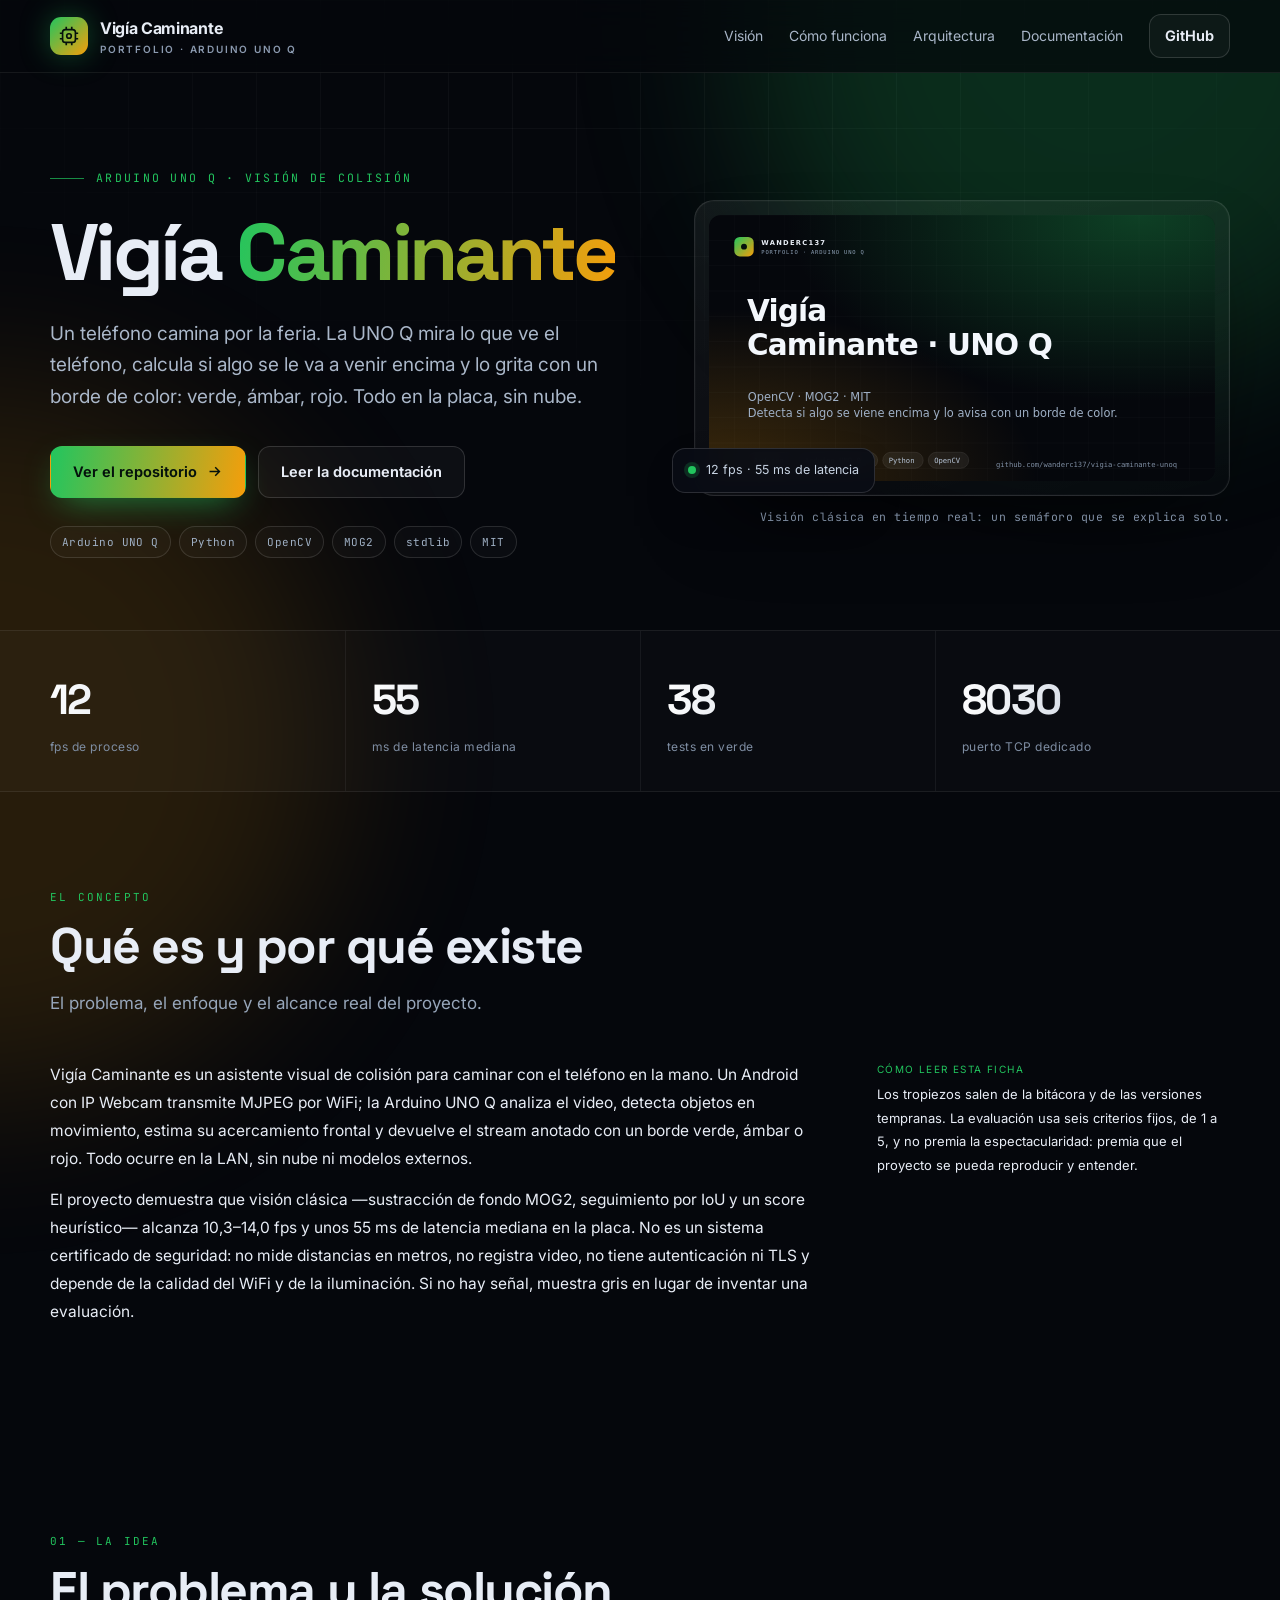
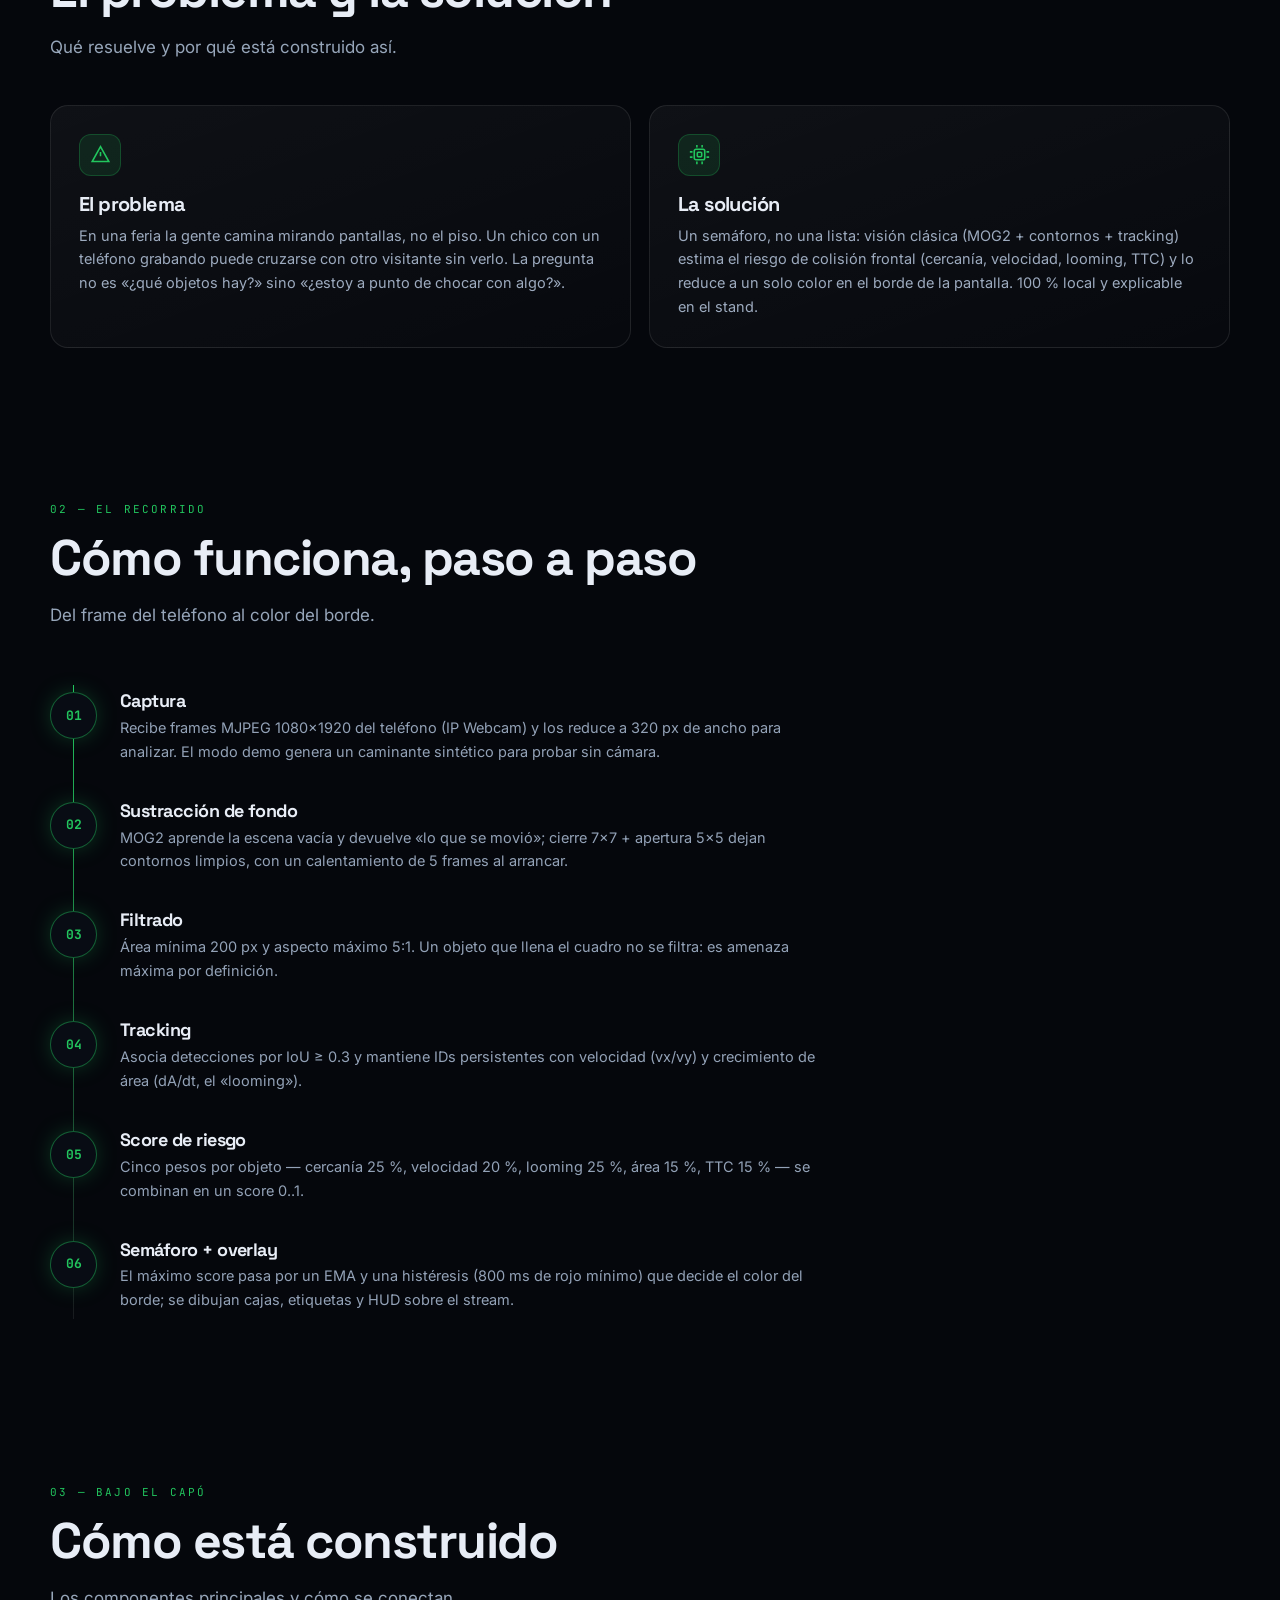
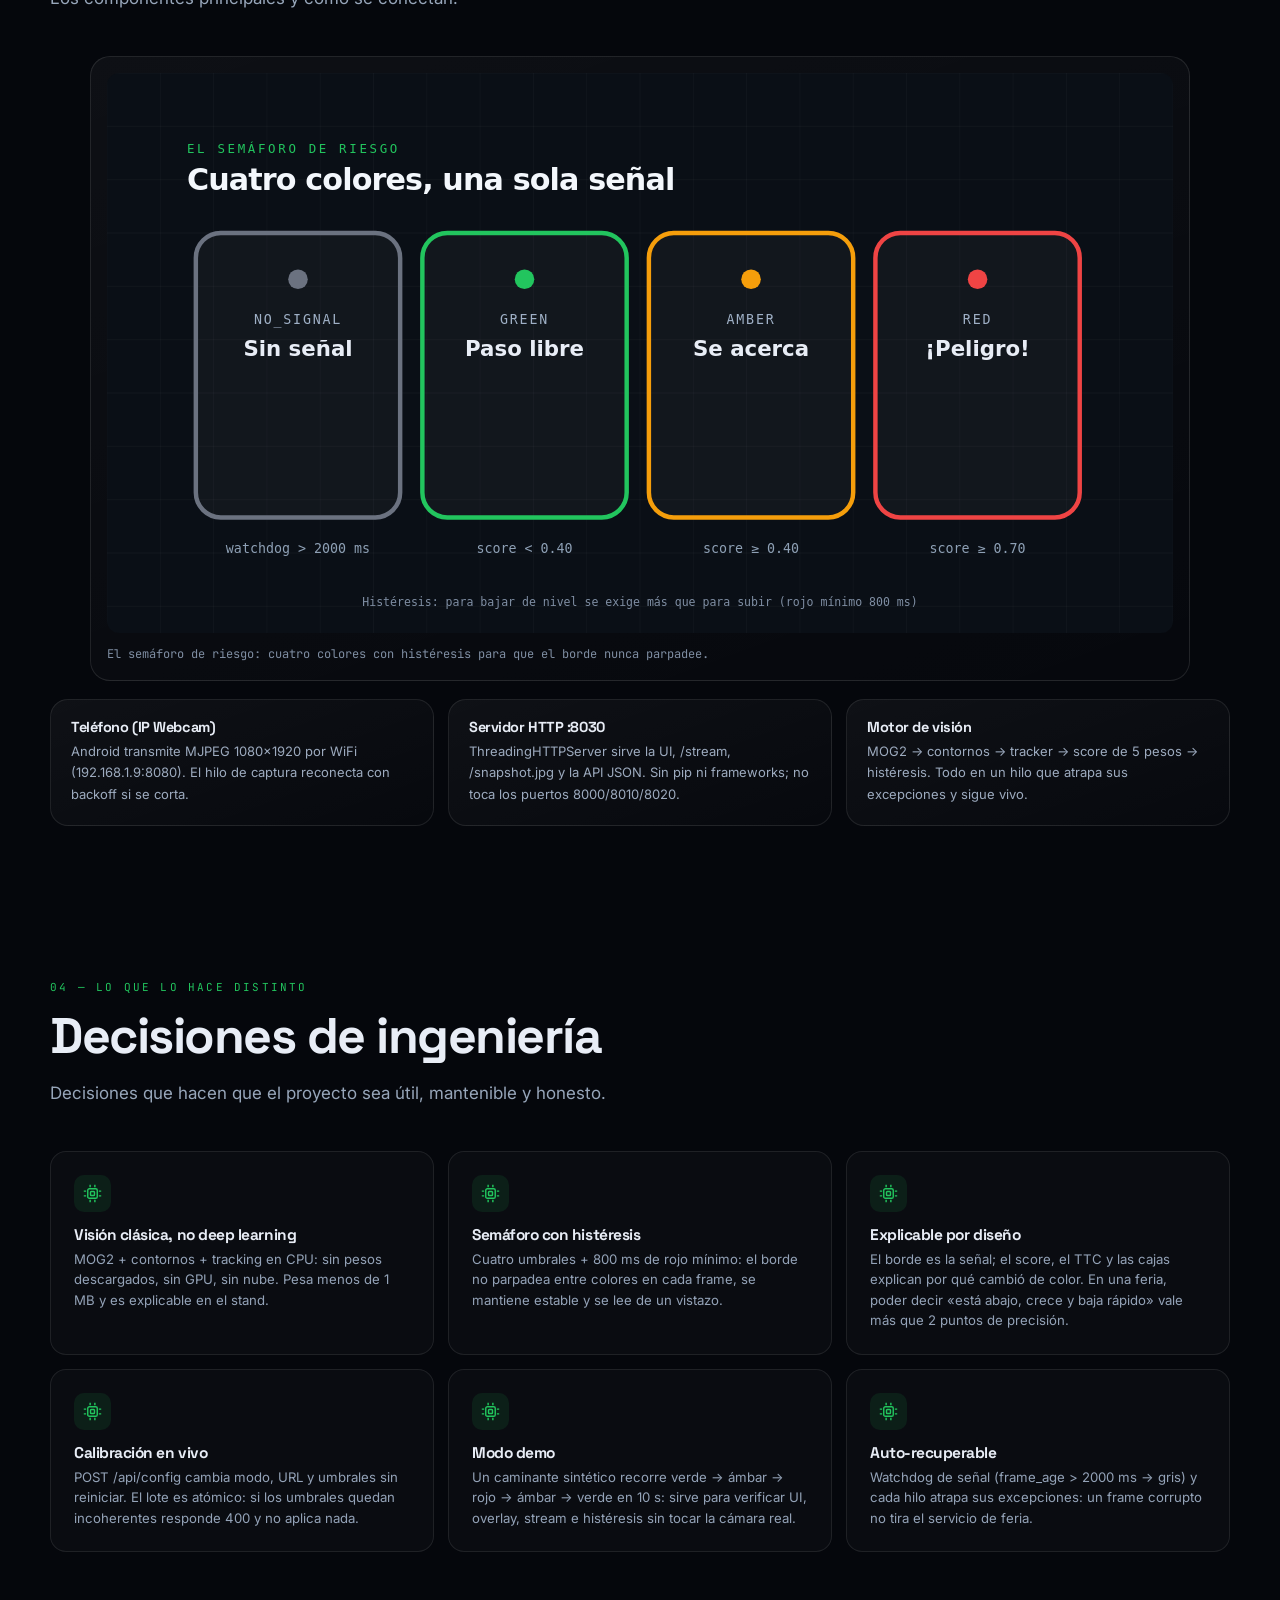
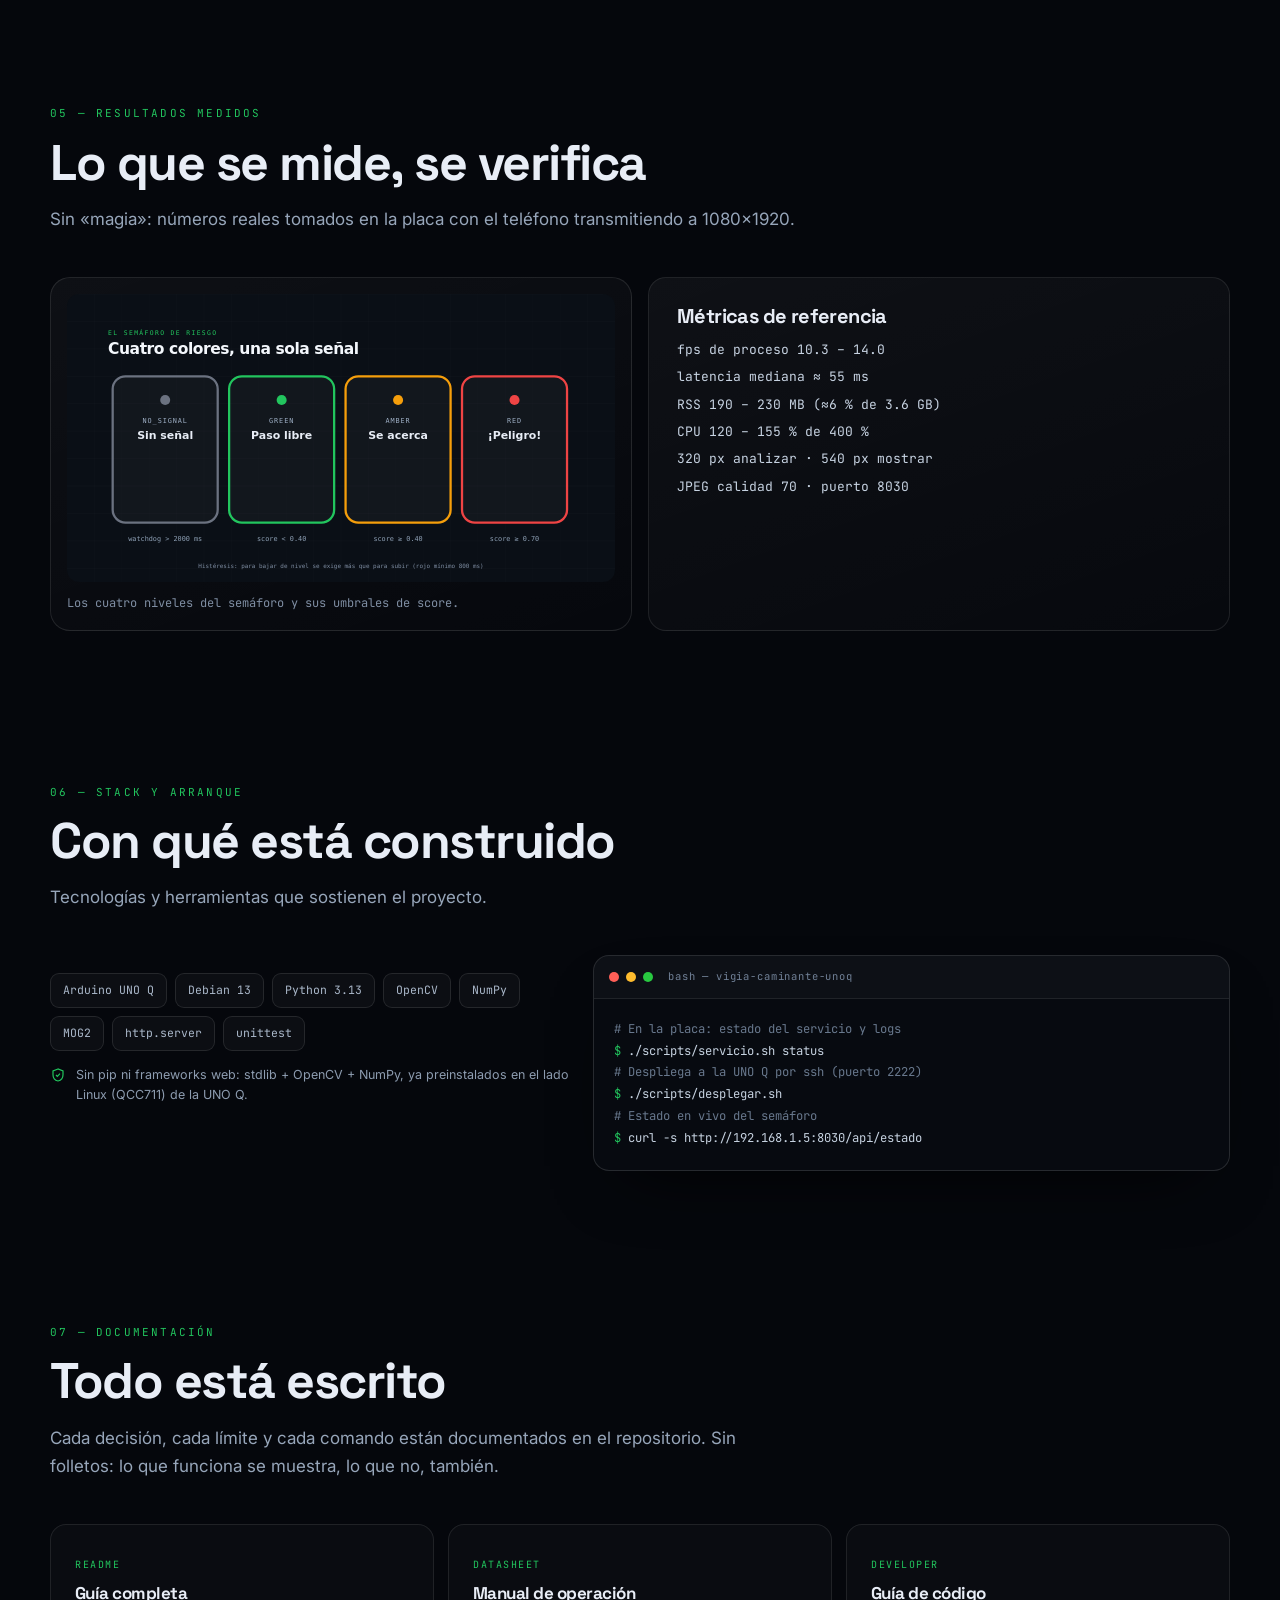
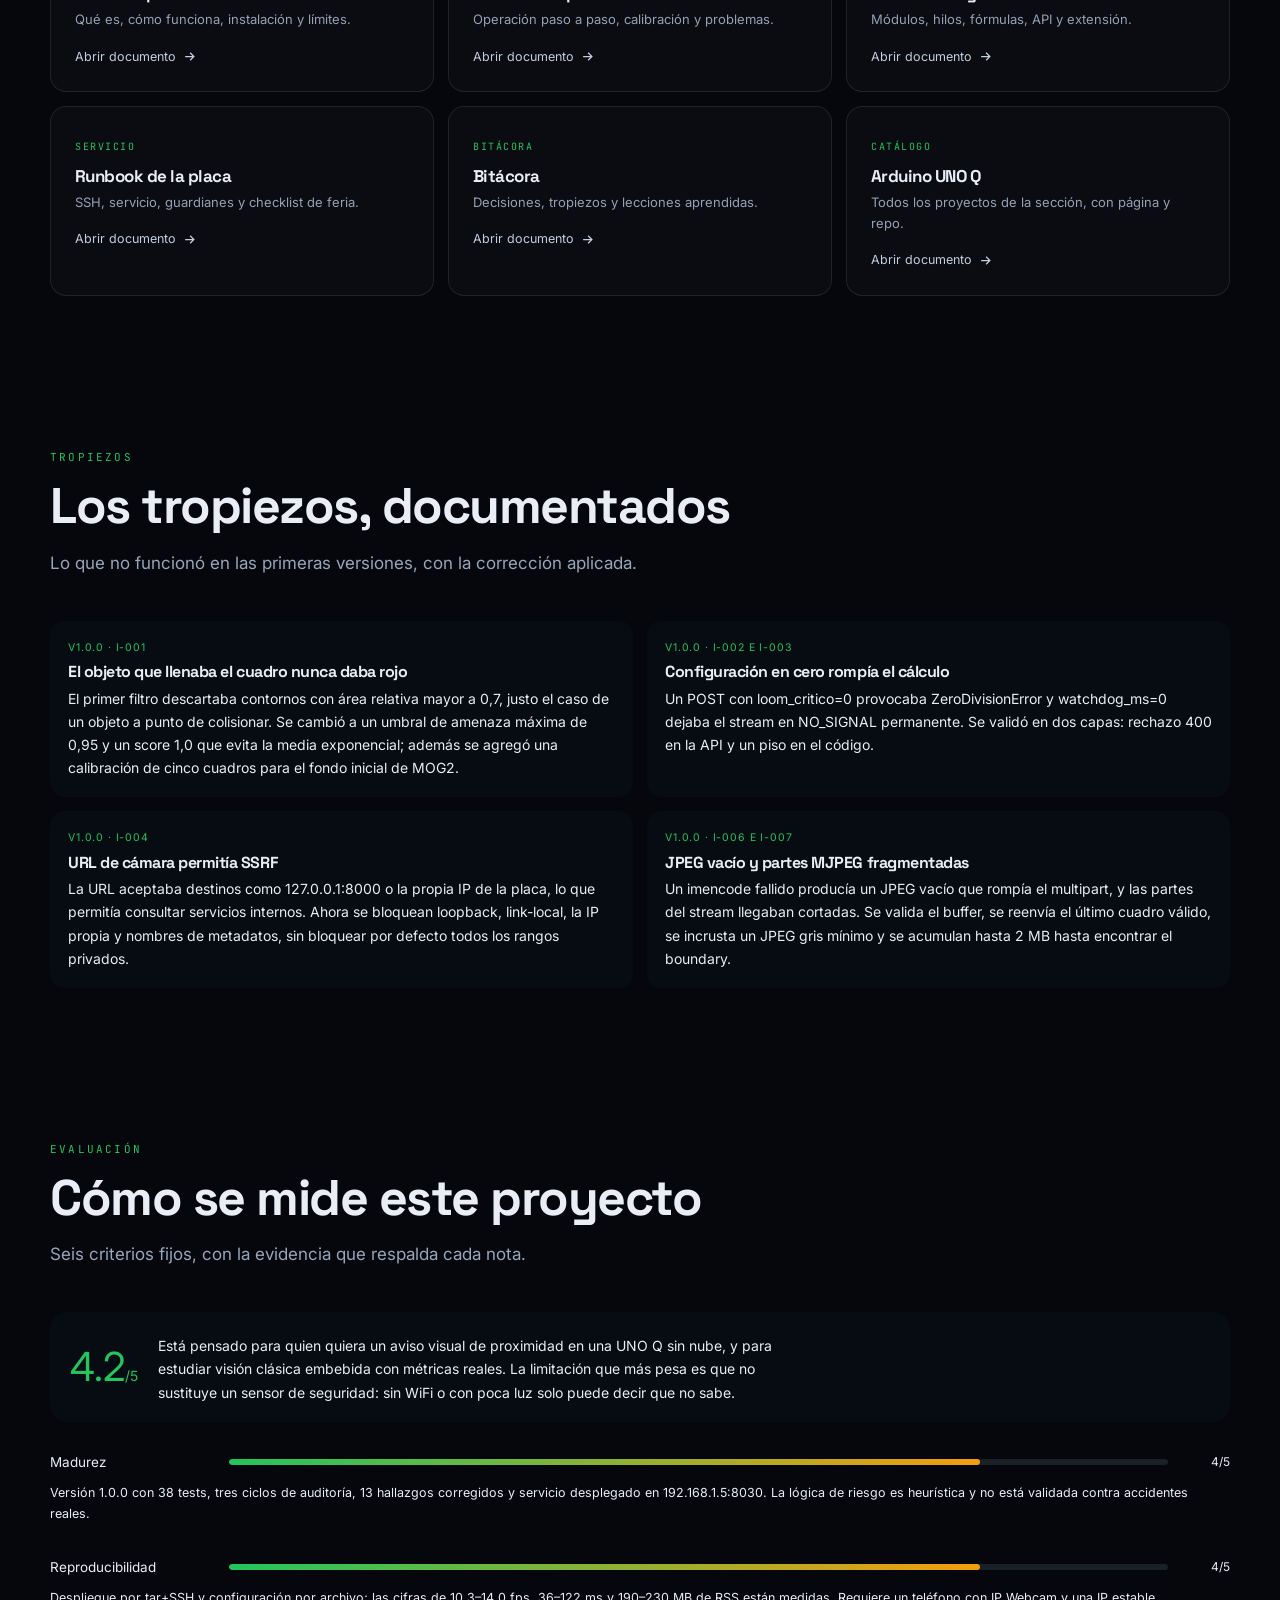
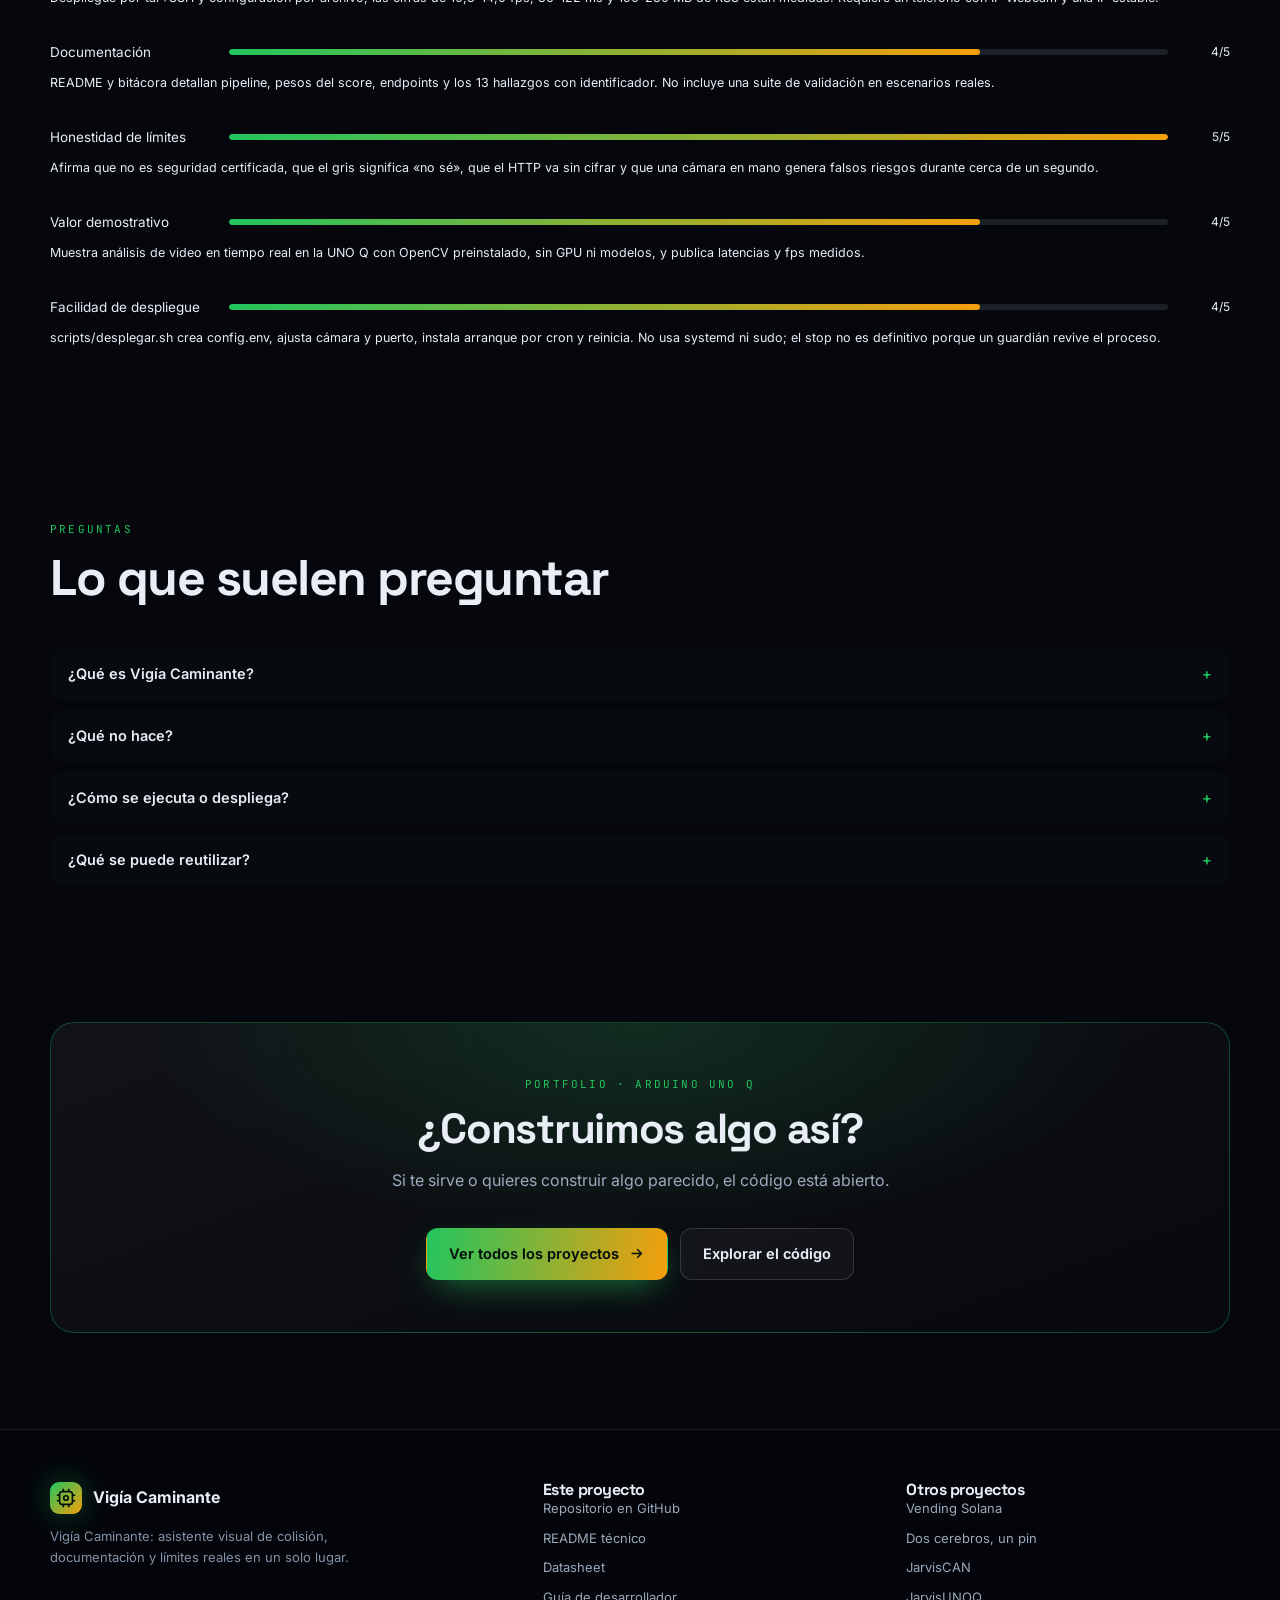
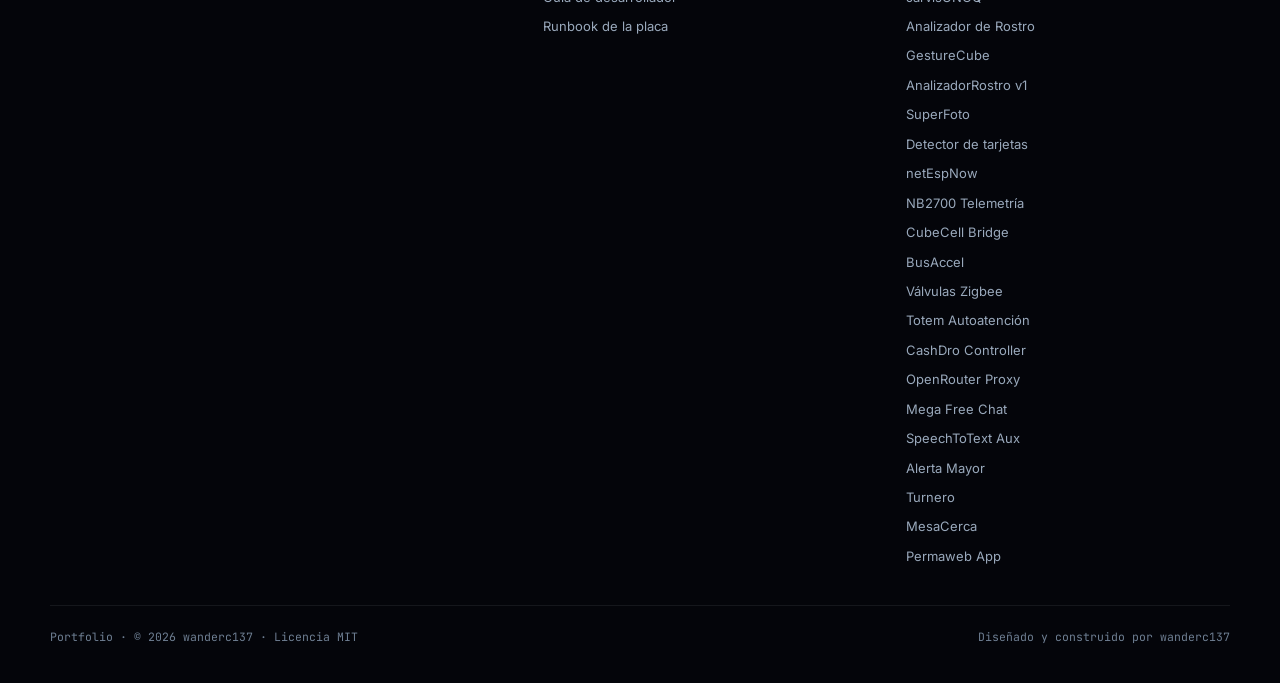
==== commit ba9801b5: "docs: README y landing con concepto, tropiezos, evaluación y FAQ" ====
--- a/docs/index.html
+++ b/docs/index.html
@@ -1,24 +1,25 @@
-<!doctype html>
+<!DOCTYPE html>
+
 <html lang="es">
 <head>
-<meta charset="utf-8">
-<meta name="viewport" content="width=device-width, initial-scale=1">
+<meta charset="utf-8"/>
+<meta content="width=device-width, initial-scale=1" name="viewport"/>
 <title>Vigía Caminante · Arduino UNO Q</title>
-<meta name="description" content="Asistente visual de colisión: visión clásica (MOG2 + tracking) en la UNO Q detecta si algo se viene encima y lo avisa con un borde de color.">
-<meta name="author" content="wanderc137">
-<meta property="og:type" content="website">
-<meta property="og:title" content="Vigía Caminante · Arduino UNO Q">
-<meta property="og:description" content="Asistente visual de colisión: visión clásica (MOG2 + tracking) en la UNO Q detecta si algo se viene encima y lo avisa con un borde de color.">
-<meta property="og:url" content="https://wanderc137.github.io/vigia-caminante-unoq/">
-<meta property="og:image" content="https://wanderc137.github.io/vigia-caminante-unoq/assets/og.png">
-<meta name="twitter:card" content="summary_large_image">
-<meta name="twitter:title" content="Vigía Caminante · Arduino UNO Q">
-<meta name="twitter:description" content="Asistente visual de colisión: visión clásica (MOG2 + tracking) en la UNO Q detecta si algo se viene encima y lo avisa con un borde de color.">
-<meta name="twitter:image" content="https://wanderc137.github.io/vigia-caminante-unoq/assets/og.png">
-<link rel="icon" href="data:image/svg+xml,<svg xmlns='http://www.w3.org/2000/svg' viewBox='0 0 100 100'><rect width='100' height='100' rx='22' fill='%2305070c'/><rect x='22' y='22' width='56' height='56' rx='12' fill='none' stroke='%2322C55E' stroke-width='7'/><circle cx='50' cy='50' r='9' fill='%2322C55E'/></svg>">
-<link rel="preconnect" href="https://fonts.googleapis.com">
-<link rel="preconnect" href="https://fonts.gstatic.com" crossorigin>
-<link href="https://fonts.googleapis.com/css2?family=Inter:wght@400;500;600;700&family=JetBrains+Mono:wght@400;500;600&family=Space+Grotesk:wght@500;600;700&display=swap" rel="stylesheet">
+<meta content="Asistente visual de colisión: visión clásica (MOG2 + tracking) en la UNO Q detecta si algo se viene encima y lo avisa con un borde de color." name="description"/>
+<meta content="wanderc137" name="author"/>
+<meta content="website" property="og:type"/>
+<meta content="Vigía Caminante · Arduino UNO Q" property="og:title"/>
+<meta content="Asistente visual de colisión: visión clásica (MOG2 + tracking) en la UNO Q detecta si algo se viene encima y lo avisa con un borde de color." property="og:description"/>
+<meta content="https://wanderc137.github.io/vigia-caminante-unoq/" property="og:url"/>
+<meta content="https://wanderc137.github.io/vigia-caminante-unoq/assets/og.png" property="og:image"/>
+<meta content="summary_large_image" name="twitter:card"/>
+<meta content="Vigía Caminante · Arduino UNO Q" name="twitter:title"/>
+<meta content="Asistente visual de colisión: visión clásica (MOG2 + tracking) en la UNO Q detecta si algo se viene encima y lo avisa con un borde de color." name="twitter:description"/>
+<meta content="https://wanderc137.github.io/vigia-caminante-unoq/assets/og.png" name="twitter:image"/>
+<link href="data:image/svg+xml,&lt;svg xmlns='http://www.w3.org/2000/svg' viewBox='0 0 100 100'&gt;&lt;rect width='100' height='100' rx='22' fill='%2305070c'/&gt;&lt;rect x='22' y='22' width='56' height='56' rx='12' fill='none' stroke='%2322C55E' stroke-width='7'/&gt;&lt;circle cx='50' cy='50' r='9' fill='%2322C55E'/&gt;&lt;/svg&gt;" rel="icon"/>
+<link href="https://fonts.googleapis.com" rel="preconnect"/>
+<link crossorigin="" href="https://fonts.gstatic.com" rel="preconnect"/>
+<link href="https://fonts.googleapis.com/css2?family=Inter:wght@400;500;600;700&amp;family=JetBrains+Mono:wght@400;500;600&amp;family=Space+Grotesk:wght@500;600;700&amp;display=swap" rel="stylesheet"/>
 <style>
 *,*::before,*::after{box-sizing:border-box}
 html{scroll-behavior:smooth;scrollbar-width:none}
@@ -239,194 +240,213 @@
   .foot-grid{grid-template-columns:1fr}
   .section{padding:72px 0}
 }
+
+.fail-grid{display:grid;grid-template-columns:repeat(2,minmax(0,1fr));gap:14px;margin-top:6px}
+.fail{background:rgba(10,18,24,.55);border:1px solid var(--line);border-radius:14px;padding:18px}
+.fail .v{font-family:var(--mono);font-size:10.5px;letter-spacing:.08em;text-transform:uppercase;color:var(--accent)}
+.fail h3{font-size:16px;margin:8px 0 6px}
+.fail p{font-size:14px;margin:0;color:var(--muted)}
+.rating-head{display:flex;align-items:center;gap:20px;margin:6px 0 18px;padding:18px 20px;border:1px solid var(--line);border-radius:16px;background:rgba(10,18,24,.5)}
+.rating-avg{font-family:var(--mono);font-size:40px;line-height:1;color:var(--accent)}
+.rating-avg small{font-size:14px;color:var(--muted)}
+.rating-head p{margin:4px 0 0;font-size:14px;color:var(--muted);max-width:70ch}
+.rating{display:grid;gap:2px}
+.rating-row{display:grid;grid-template-columns:165px minmax(90px,1fr) 48px;gap:14px;align-items:center;padding:11px 0;border-bottom:1px solid var(--line)}
+.rating-row:last-child{border-bottom:0}
+.rating-name{font-size:13.5px;color:var(--text)}
+.rating-bar{height:6px;border-radius:99px;background:rgba(148,190,200,.14);overflow:hidden}
+.rating-bar span{display:block;height:100%;border-radius:99px;background:linear-gradient(90deg,var(--accent),var(--accent2))}
+.rating-score{font-family:var(--mono);font-size:12px;color:var(--muted);text-align:right}
+.rating-note{grid-column:1/-1;font-size:12.5px;color:var(--muted);margin:-4px 0 8px}
+.faq{display:grid;gap:10px;margin-top:4px}
+.faq details{border:1px solid var(--line);border-radius:14px;padding:14px 18px;background:rgba(10,18,24,.4)}
+.faq summary{cursor:pointer;font-weight:600;font-size:14.5px;list-style:none}
+.faq summary::-webkit-details-marker{display:none}
+.faq summary::after{content:"+";float:right;color:var(--accent);font-family:var(--mono)}
+.faq details[open] summary::after{content:"−"}
+.faq p{margin:10px 0 0;font-size:14px;color:var(--muted);line-height:1.7}
+.concept-grid{display:grid;grid-template-columns:1.35fr .65fr;gap:26px;align-items:start}
+.concept-grid p{font-size:15.5px;color:var(--muted);line-height:1.8;margin:0 0 14px}
+.concept-side{border-left:1px solid var(--line);padding-left:22px}
+.concept-side .k{font-family:var(--mono);font-size:10px;letter-spacing:.14em;text-transform:uppercase;color:var(--accent)}
+.concept-side p{font-size:13px;margin:6px 0 16px}
+@media(max-width:760px){.concept-grid,.fail-grid{grid-template-columns:1fr}.concept-side{border-left:0;padding-left:0}}
+
 </style>
 </head>
 <body style="--accent:#22C55E;--accent2:#F59E0B">
 <div class="grid-overlay"></div>
 <div class="glow one"></div>
 <div class="glow two"></div>
-
 <header class="nav">
-  <div class="wrap nav-inner">
-    <a class="brand" href="#top">
-      <span class="brand-mark"><svg viewBox="0 0 24 24"><rect x="5" y="5" width="14" height="14" rx="3"/><path d="M9 2v3M15 2v3M9 19v3M15 19v3M2 9h3M2 15h3M19 9h3M19 15h3"/><circle cx="12" cy="12" r="2.5"/></svg></span>
-      <span>Vigía Caminante<small>Portfolio · Arduino UNO Q</small></span>
-    </a>
-    <nav class="nav-links" aria-label="Navegación">
-      <a href="#problema">Visión</a>
-      <a href="#como">Cómo funciona</a>
-      <a href="#arquitectura">Arquitectura</a>
-      <a href="#docs">Documentación</a>
-      <a class="btn btn-ghost" style="padding:9px 15px" href="https://github.com/wanderc137/vigia-caminante-unoq" target="_blank" rel="noopener">GitHub</a>
-    </nav>
-  </div>
+<div class="wrap nav-inner">
+<a class="brand" href="#top">
+<span class="brand-mark"><svg viewbox="0 0 24 24"><rect height="14" rx="3" width="14" x="5" y="5"></rect><path d="M9 2v3M15 2v3M9 19v3M15 19v3M2 9h3M2 15h3M19 9h3M19 15h3"></path><circle cx="12" cy="12" r="2.5"></circle></svg></span>
+<span>Vigía Caminante<small>Portfolio · Arduino UNO Q</small></span>
+</a>
+<nav aria-label="Navegación" class="nav-links">
+<a href="#problema">Visión</a>
+<a href="#como">Cómo funciona</a>
+<a href="#arquitectura">Arquitectura</a>
+<a href="#docs">Documentación</a>
+<a class="btn btn-ghost" href="https://github.com/wanderc137/vigia-caminante-unoq" rel="noopener" style="padding:9px 15px" target="_blank">GitHub</a>
+</nav>
+</div>
 </header>
-
 <main id="top">
 <section class="hero">
-  <div class="wrap hero-grid">
-    <div class="hero-copy">
-      <div class="eyebrow">Arduino UNO Q · Visión de colisión</div>
-      <h1>Vigía <span class="grad">Caminante</span></h1>
-      <p class="lead">Un teléfono camina por la feria. La UNO Q mira lo que ve el teléfono, calcula si algo se le va a venir encima y lo grita con un borde de color: verde, ámbar, rojo. Todo en la placa, sin nube.</p>
-      <div class="hero-actions">
-        <a class="btn btn-primary" href="https://github.com/wanderc137/vigia-caminante-unoq" target="_blank" rel="noopener">Ver el repositorio <svg viewBox="0 0 24 24"><path d="M5 12h14M13 6l6 6-6 6"/></svg></a>
-        <a class="btn btn-ghost" href="https://github.com/wanderc137/vigia-caminante-unoq#readme" target="_blank" rel="noopener">Leer la documentación</a>
-      </div>
-      <div class="hero-badges"><span class="badge">Arduino UNO Q</span><span class="badge">Python</span><span class="badge">OpenCV</span><span class="badge">MOG2</span><span class="badge">stdlib</span><span class="badge">MIT</span></div>
-    </div>
-    <div class="hero-visual">
-      <div class="visual-frame"><img src="assets/og.svg" alt="Vigía Caminante — asistente visual de colisión con visión clásica"></div>
-      <div class="visual-caption">Visión clásica en tiempo real: un semáforo que se explica solo.</div>
-      <div class="float-chip"><span class="live-dot"></span>12 fps · 55 ms de latencia</div>
-    </div>
-  </div>
-</section>
-
-<section class="stats"><div class="wrap stats-grid"><div class="stat"><div class="stat-value">12</div><div class="stat-label">fps de proceso</div></div><div class="stat"><div class="stat-value">55</div><div class="stat-label">ms de latencia mediana</div></div><div class="stat"><div class="stat-value">38</div><div class="stat-label">tests en verde</div></div><div class="stat"><div class="stat-value">8030</div><div class="stat-label">puerto TCP dedicado</div></div></div></section>
-
+<div class="wrap hero-grid">
+<div class="hero-copy">
+<div class="eyebrow">Arduino UNO Q · Visión de colisión</div>
+<h1>Vigía <span class="grad">Caminante</span></h1>
+<p class="lead">Un teléfono camina por la feria. La UNO Q mira lo que ve el teléfono, calcula si algo se le va a venir encima y lo grita con un borde de color: verde, ámbar, rojo. Todo en la placa, sin nube.</p>
+<div class="hero-actions">
+<a class="btn btn-primary" href="https://github.com/wanderc137/vigia-caminante-unoq" rel="noopener" target="_blank">Ver el repositorio <svg viewbox="0 0 24 24"><path d="M5 12h14M13 6l6 6-6 6"></path></svg></a>
+<a class="btn btn-ghost" href="https://github.com/wanderc137/vigia-caminante-unoq#readme" rel="noopener" target="_blank">Leer la documentación</a>
+</div>
+<div class="hero-badges"><span class="badge">Arduino UNO Q</span><span class="badge">Python</span><span class="badge">OpenCV</span><span class="badge">MOG2</span><span class="badge">stdlib</span><span class="badge">MIT</span></div>
+</div>
+<div class="hero-visual">
+<div class="visual-frame"><img alt="Vigía Caminante — asistente visual de colisión con visión clásica" src="assets/og.svg"/></div>
+<div class="visual-caption">Visión clásica en tiempo real: un semáforo que se explica solo.</div>
+<div class="float-chip"><span class="live-dot"></span>12 fps · 55 ms de latencia</div>
+</div>
+</div>
+</section>
+<section class="stats"><div class="wrap stats-grid"><div class="stat"><div class="stat-value">12</div><div class="stat-label">fps de proceso</div></div><div class="stat"><div class="stat-value">55</div><div class="stat-label">ms de latencia mediana</div></div><div class="stat"><div class="stat-value">38</div><div class="stat-label">tests en verde</div></div><div class="stat"><div class="stat-value">8030</div><div class="stat-label">puerto TCP dedicado</div></div></div></section><section class="section" id="concepto"><div class="wrap"><div class="section-head"><div class="kicker">El concepto</div><h2>Qué es y por qué existe</h2><p class="section-sub">El problema, el enfoque y el alcance real del proyecto.</p></div><div class="concept-grid"><div><p>Vigía Caminante es un asistente visual de colisión para caminar con el teléfono en la mano. Un Android con IP Webcam transmite MJPEG por WiFi; la Arduino UNO Q analiza el video, detecta objetos en movimiento, estima su acercamiento frontal y devuelve el stream anotado con un borde verde, ámbar o rojo. Todo ocurre en la LAN, sin nube ni modelos externos.</p><p>El proyecto demuestra que visión clásica —sustracción de fondo MOG2, seguimiento por IoU y un score heurístico— alcanza 10,3–14,0 fps y unos 55 ms de latencia mediana en la placa. No es un sistema certificado de seguridad: no mide distancias en metros, no registra video, no tiene autenticación ni TLS y depende de la calidad del WiFi y de la iluminación. Si no hay señal, muestra gris en lugar de inventar una evaluación.</p></div><div class="concept-side"><div class="k">Cómo leer esta ficha</div><p>Los tropiezos salen de la bitácora y de las versiones tempranas. La evaluación usa seis criterios fijos, de 1 a 5, y no premia la espectacularidad: premia que el proyecto se pueda reproducir y entender.</p></div></div></div></section>
 <section class="section" id="problema">
-  <div class="wrap">
-    <div class="section-head reveal">
-      <div class="kicker">01 — La idea</div>
-      <h2>El problema y la solución</h2>
-      <p class="section-sub">Qué resuelve y por qué está construido así.</p>
-    </div>
-    <div class="split">
-      <div class="card reveal"><div class="icon"><svg viewBox="0 0 24 24" aria-hidden="true"><path d="M12 3 2.5 20h19L12 3Z"/><path d="M12 9v5M12 17v.01"/></svg></div><h3>El problema</h3><p>En una feria la gente camina mirando pantallas, no el piso. Un chico con un teléfono grabando puede cruzarse con otro visitante sin verlo. La pregunta no es «¿qué objetos hay?» sino «¿estoy a punto de chocar con algo?».</p></div>
-      <div class="card reveal"><div class="icon"><svg viewBox="0 0 24 24" aria-hidden="true"><rect x="6" y="6" width="12" height="12" rx="2"/><path d="M9 1v3M15 1v3M9 20v3M15 20v3M1 9h3M1 15h3M20 9h3M20 15h3"/><rect x="9.5" y="9.5" width="5" height="5" rx="1"/></svg></div><h3>La solución</h3><p>Un semáforo, no una lista: visión clásica (MOG2 + contornos + tracking) estima el riesgo de colisión frontal (cercanía, velocidad, looming, TTC) y lo reduce a un solo color en el borde de la pantalla. 100 % local y explicable en el stand.</p></div>
-    </div>
-  </div>
-</section>
-
+<div class="wrap">
+<div class="section-head reveal">
+<div class="kicker">01 — La idea</div>
+<h2>El problema y la solución</h2>
+<p class="section-sub">Qué resuelve y por qué está construido así.</p>
+</div>
+<div class="split">
+<div class="card reveal"><div class="icon"><svg aria-hidden="true" viewbox="0 0 24 24"><path d="M12 3 2.5 20h19L12 3Z"></path><path d="M12 9v5M12 17v.01"></path></svg></div><h3>El problema</h3><p>En una feria la gente camina mirando pantallas, no el piso. Un chico con un teléfono grabando puede cruzarse con otro visitante sin verlo. La pregunta no es «¿qué objetos hay?» sino «¿estoy a punto de chocar con algo?».</p></div>
+<div class="card reveal"><div class="icon"><svg aria-hidden="true" viewbox="0 0 24 24"><rect height="12" rx="2" width="12" x="6" y="6"></rect><path d="M9 1v3M15 1v3M9 20v3M15 20v3M1 9h3M1 15h3M20 9h3M20 15h3"></path><rect height="5" rx="1" width="5" x="9.5" y="9.5"></rect></svg></div><h3>La solución</h3><p>Un semáforo, no una lista: visión clásica (MOG2 + contornos + tracking) estima el riesgo de colisión frontal (cercanía, velocidad, looming, TTC) y lo reduce a un solo color en el borde de la pantalla. 100 % local y explicable en el stand.</p></div>
+</div>
+</div>
+</section>
 <section class="section tight" id="como">
-  <div class="wrap">
-    <div class="section-head reveal">
-      <div class="kicker">02 — El recorrido</div>
-      <h2>Cómo funciona, paso a paso</h2>
-      <p class="section-sub">Del frame del teléfono al color del borde.</p>
-    </div>
-    <div class="timeline reveal"><div class="step"><div class="step-num">01</div><div class="step-body"><h3>Captura</h3><p>Recibe frames MJPEG 1080×1920 del teléfono (IP Webcam) y los reduce a 320 px de ancho para analizar. El modo demo genera un caminante sintético para probar sin cámara.</p></div></div><div class="step"><div class="step-num">02</div><div class="step-body"><h3>Sustracción de fondo</h3><p>MOG2 aprende la escena vacía y devuelve «lo que se movió»; cierre 7×7 + apertura 5×5 dejan contornos limpios, con un calentamiento de 5 frames al arrancar.</p></div></div><div class="step"><div class="step-num">03</div><div class="step-body"><h3>Filtrado</h3><p>Área mínima 200 px y aspecto máximo 5:1. Un objeto que llena el cuadro no se filtra: es amenaza máxima por definición.</p></div></div><div class="step"><div class="step-num">04</div><div class="step-body"><h3>Tracking</h3><p>Asocia detecciones por IoU ≥ 0.3 y mantiene IDs persistentes con velocidad (vx/vy) y crecimiento de área (dA/dt, el «looming»).</p></div></div><div class="step"><div class="step-num">05</div><div class="step-body"><h3>Score de riesgo</h3><p>Cinco pesos por objeto — cercanía 25 %, velocidad 20 %, looming 25 %, área 15 %, TTC 15 % — se combinan en un score 0..1.</p></div></div><div class="step"><div class="step-num">06</div><div class="step-body"><h3>Semáforo + overlay</h3><p>El máximo score pasa por un EMA y una histéresis (800 ms de rojo mínimo) que decide el color del borde; se dibujan cajas, etiquetas y HUD sobre el stream.</p></div></div></div>
-  </div>
-</section>
-
+<div class="wrap">
+<div class="section-head reveal">
+<div class="kicker">02 — El recorrido</div>
+<h2>Cómo funciona, paso a paso</h2>
+<p class="section-sub">Del frame del teléfono al color del borde.</p>
+</div>
+<div class="timeline reveal"><div class="step"><div class="step-num">01</div><div class="step-body"><h3>Captura</h3><p>Recibe frames MJPEG 1080×1920 del teléfono (IP Webcam) y los reduce a 320 px de ancho para analizar. El modo demo genera un caminante sintético para probar sin cámara.</p></div></div><div class="step"><div class="step-num">02</div><div class="step-body"><h3>Sustracción de fondo</h3><p>MOG2 aprende la escena vacía y devuelve «lo que se movió»; cierre 7×7 + apertura 5×5 dejan contornos limpios, con un calentamiento de 5 frames al arrancar.</p></div></div><div class="step"><div class="step-num">03</div><div class="step-body"><h3>Filtrado</h3><p>Área mínima 200 px y aspecto máximo 5:1. Un objeto que llena el cuadro no se filtra: es amenaza máxima por definición.</p></div></div><div class="step"><div class="step-num">04</div><div class="step-body"><h3>Tracking</h3><p>Asocia detecciones por IoU ≥ 0.3 y mantiene IDs persistentes con velocidad (vx/vy) y crecimiento de área (dA/dt, el «looming»).</p></div></div><div class="step"><div class="step-num">05</div><div class="step-body"><h3>Score de riesgo</h3><p>Cinco pesos por objeto — cercanía 25 %, velocidad 20 %, looming 25 %, área 15 %, TTC 15 % — se combinan en un score 0..1.</p></div></div><div class="step"><div class="step-num">06</div><div class="step-body"><h3>Semáforo + overlay</h3><p>El máximo score pasa por un EMA y una histéresis (800 ms de rojo mínimo) que decide el color del borde; se dibujan cajas, etiquetas y HUD sobre el stream.</p></div></div></div>
+</div>
+</section>
 <section class="section tight" id="arquitectura">
-  <div class="wrap">
-    <div class="section-head reveal">
-      <div class="kicker">03 — Bajo el capó</div>
-      <h2>Cómo está construido</h2>
-      <p class="section-sub">Los componentes principales y cómo se conectan.</p>
-    </div>
-    <figure class="figure reveal"><img src="img/semaforo.svg" alt="El semáforo de riesgo: gris, verde, ámbar y rojo con sus umbrales" loading="lazy"><figcaption>El semáforo de riesgo: cuatro colores con histéresis para que el borde nunca parpadee.</figcaption></figure>
-    <div class="arch-points reveal"><div class="card"><h4>Teléfono (IP Webcam)</h4><p>Android transmite MJPEG 1080×1920 por WiFi (192.168.1.9:8080). El hilo de captura reconecta con backoff si se corta.</p></div><div class="card"><h4>Servidor HTTP :8030</h4><p>ThreadingHTTPServer sirve la UI, /stream, /snapshot.jpg y la API JSON. Sin pip ni frameworks; no toca los puertos 8000/8010/8020.</p></div><div class="card"><h4>Motor de visión</h4><p>MOG2 → contornos → tracker → score de 5 pesos → histéresis. Todo en un hilo que atrapa sus excepciones y sigue vivo.</p></div></div>
-  </div>
-</section>
-
+<div class="wrap">
+<div class="section-head reveal">
+<div class="kicker">03 — Bajo el capó</div>
+<h2>Cómo está construido</h2>
+<p class="section-sub">Los componentes principales y cómo se conectan.</p>
+</div>
+<figure class="figure reveal"><img alt="El semáforo de riesgo: gris, verde, ámbar y rojo con sus umbrales" loading="lazy" src="img/semaforo.svg"/><figcaption>El semáforo de riesgo: cuatro colores con histéresis para que el borde nunca parpadee.</figcaption></figure>
+<div class="arch-points reveal"><div class="card"><h4>Teléfono (IP Webcam)</h4><p>Android transmite MJPEG 1080×1920 por WiFi (192.168.1.9:8080). El hilo de captura reconecta con backoff si se corta.</p></div><div class="card"><h4>Servidor HTTP :8030</h4><p>ThreadingHTTPServer sirve la UI, /stream, /snapshot.jpg y la API JSON. Sin pip ni frameworks; no toca los puertos 8000/8010/8020.</p></div><div class="card"><h4>Motor de visión</h4><p>MOG2 → contornos → tracker → score de 5 pesos → histéresis. Todo en un hilo que atrapa sus excepciones y sigue vivo.</p></div></div>
+</div>
+</section>
 <section class="section tight">
-  <div class="wrap">
-    <div class="section-head reveal">
-      <div class="kicker">04 — Lo que lo hace distinto</div>
-      <h2>Decisiones de ingeniería</h2>
-      <p class="section-sub">Decisiones que hacen que el proyecto sea útil, mantenible y honesto.</p>
-    </div>
-    <div class="features reveal"><div class="feature"><div class="icon"><svg viewBox="0 0 24 24" aria-hidden="true"><rect x="6" y="6" width="12" height="12" rx="2"/><path d="M9 1v3M15 1v3M9 20v3M15 20v3M1 9h3M1 15h3M20 9h3M20 15h3"/><rect x="9.5" y="9.5" width="5" height="5" rx="1"/></svg></div><h3>Visión clásica, no deep learning</h3><p>MOG2 + contornos + tracking en CPU: sin pesos descargados, sin GPU, sin nube. Pesa menos de 1 MB y es explicable en el stand.</p></div><div class="feature"><div class="icon"><svg viewBox="0 0 24 24" aria-hidden="true"><rect x="6" y="6" width="12" height="12" rx="2"/><path d="M9 1v3M15 1v3M9 20v3M15 20v3M1 9h3M1 15h3M20 9h3M20 15h3"/><rect x="9.5" y="9.5" width="5" height="5" rx="1"/></svg></div><h3>Semáforo con histéresis</h3><p>Cuatro umbrales + 800 ms de rojo mínimo: el borde no parpadea entre colores en cada frame, se mantiene estable y se lee de un vistazo.</p></div><div class="feature"><div class="icon"><svg viewBox="0 0 24 24" aria-hidden="true"><rect x="6" y="6" width="12" height="12" rx="2"/><path d="M9 1v3M15 1v3M9 20v3M15 20v3M1 9h3M1 15h3M20 9h3M20 15h3"/><rect x="9.5" y="9.5" width="5" height="5" rx="1"/></svg></div><h3>Explicable por diseño</h3><p>El borde es la señal; el score, el TTC y las cajas explican por qué cambió de color. En una feria, poder decir «está abajo, crece y baja rápido» vale más que 2 puntos de precisión.</p></div><div class="feature"><div class="icon"><svg viewBox="0 0 24 24" aria-hidden="true"><rect x="6" y="6" width="12" height="12" rx="2"/><path d="M9 1v3M15 1v3M9 20v3M15 20v3M1 9h3M1 15h3M20 9h3M20 15h3"/><rect x="9.5" y="9.5" width="5" height="5" rx="1"/></svg></div><h3>Calibración en vivo</h3><p>POST /api/config cambia modo, URL y umbrales sin reiniciar. El lote es atómico: si los umbrales quedan incoherentes responde 400 y no aplica nada.</p></div><div class="feature"><div class="icon"><svg viewBox="0 0 24 24" aria-hidden="true"><rect x="6" y="6" width="12" height="12" rx="2"/><path d="M9 1v3M15 1v3M9 20v3M15 20v3M1 9h3M1 15h3M20 9h3M20 15h3"/><rect x="9.5" y="9.5" width="5" height="5" rx="1"/></svg></div><h3>Modo demo</h3><p>Un caminante sintético recorre verde → ámbar → rojo → ámbar → verde en 10 s: sirve para verificar UI, overlay, stream e histéresis sin tocar la cámara real.</p></div><div class="feature"><div class="icon"><svg viewBox="0 0 24 24" aria-hidden="true"><rect x="6" y="6" width="12" height="12" rx="2"/><path d="M9 1v3M15 1v3M9 20v3M15 20v3M1 9h3M1 15h3M20 9h3M20 15h3"/><rect x="9.5" y="9.5" width="5" height="5" rx="1"/></svg></div><h3>Auto-recuperable</h3><p>Watchdog de señal (frame_age > 2000 ms → gris) y cada hilo atrapa sus excepciones: un frame corrupto no tira el servicio de feria.</p></div></div>
-  </div>
-</section>
-
+<div class="wrap">
+<div class="section-head reveal">
+<div class="kicker">04 — Lo que lo hace distinto</div>
+<h2>Decisiones de ingeniería</h2>
+<p class="section-sub">Decisiones que hacen que el proyecto sea útil, mantenible y honesto.</p>
+</div>
+<div class="features reveal"><div class="feature"><div class="icon"><svg aria-hidden="true" viewbox="0 0 24 24"><rect height="12" rx="2" width="12" x="6" y="6"></rect><path d="M9 1v3M15 1v3M9 20v3M15 20v3M1 9h3M1 15h3M20 9h3M20 15h3"></path><rect height="5" rx="1" width="5" x="9.5" y="9.5"></rect></svg></div><h3>Visión clásica, no deep learning</h3><p>MOG2 + contornos + tracking en CPU: sin pesos descargados, sin GPU, sin nube. Pesa menos de 1 MB y es explicable en el stand.</p></div><div class="feature"><div class="icon"><svg aria-hidden="true" viewbox="0 0 24 24"><rect height="12" rx="2" width="12" x="6" y="6"></rect><path d="M9 1v3M15 1v3M9 20v3M15 20v3M1 9h3M1 15h3M20 9h3M20 15h3"></path><rect height="5" rx="1" width="5" x="9.5" y="9.5"></rect></svg></div><h3>Semáforo con histéresis</h3><p>Cuatro umbrales + 800 ms de rojo mínimo: el borde no parpadea entre colores en cada frame, se mantiene estable y se lee de un vistazo.</p></div><div class="feature"><div class="icon"><svg aria-hidden="true" viewbox="0 0 24 24"><rect height="12" rx="2" width="12" x="6" y="6"></rect><path d="M9 1v3M15 1v3M9 20v3M15 20v3M1 9h3M1 15h3M20 9h3M20 15h3"></path><rect height="5" rx="1" width="5" x="9.5" y="9.5"></rect></svg></div><h3>Explicable por diseño</h3><p>El borde es la señal; el score, el TTC y las cajas explican por qué cambió de color. En una feria, poder decir «está abajo, crece y baja rápido» vale más que 2 puntos de precisión.</p></div><div class="feature"><div class="icon"><svg aria-hidden="true" viewbox="0 0 24 24"><rect height="12" rx="2" width="12" x="6" y="6"></rect><path d="M9 1v3M15 1v3M9 20v3M15 20v3M1 9h3M1 15h3M20 9h3M20 15h3"></path><rect height="5" rx="1" width="5" x="9.5" y="9.5"></rect></svg></div><h3>Calibración en vivo</h3><p>POST /api/config cambia modo, URL y umbrales sin reiniciar. El lote es atómico: si los umbrales quedan incoherentes responde 400 y no aplica nada.</p></div><div class="feature"><div class="icon"><svg aria-hidden="true" viewbox="0 0 24 24"><rect height="12" rx="2" width="12" x="6" y="6"></rect><path d="M9 1v3M15 1v3M9 20v3M15 20v3M1 9h3M1 15h3M20 9h3M20 15h3"></path><rect height="5" rx="1" width="5" x="9.5" y="9.5"></rect></svg></div><h3>Modo demo</h3><p>Un caminante sintético recorre verde → ámbar → rojo → ámbar → verde en 10 s: sirve para verificar UI, overlay, stream e histéresis sin tocar la cámara real.</p></div><div class="feature"><div class="icon"><svg aria-hidden="true" viewbox="0 0 24 24"><rect height="12" rx="2" width="12" x="6" y="6"></rect><path d="M9 1v3M15 1v3M9 20v3M15 20v3M1 9h3M1 15h3M20 9h3M20 15h3"></path><rect height="5" rx="1" width="5" x="9.5" y="9.5"></rect></svg></div><h3>Auto-recuperable</h3><p>Watchdog de señal (frame_age &gt; 2000 ms → gris) y cada hilo atrapa sus excepciones: un frame corrupto no tira el servicio de feria.</p></div></div>
+</div>
+</section>
 <section class="section tight">
-  <div class="wrap">
-    <div class="section-head reveal">
-      <div class="kicker">05 — Resultados medidos</div>
-      <h2>Lo que se mide, se verifica</h2>
-      <p class="section-sub">Sin «magia»: números reales tomados en la placa con el teléfono transmitiendo a 1080×1920.</p>
-    </div>
-    <div class="gallery reveal">
-      <figure class="figure"><img src="img/semaforo.svg" alt="Los cuatro niveles de riesgo del Vigía Caminante" loading="lazy"><figcaption>Los cuatro niveles del semáforo y sus umbrales de score.</figcaption></figure>
-      <div class="card"><h3>Métricas de referencia</h3><p style="font-family:'JetBrains Mono',monospace;font-size:13px;line-height:2.1;color:#c7d3e2">fps de proceso 10.3 – 14.0<br>latencia mediana ≈ 55 ms<br>RSS 190 – 230 MB (≈6 % de 3.6 GB)<br>CPU 120 – 155 % de 400 %<br>320 px analizar · 540 px mostrar<br>JPEG calidad 70 · puerto 8030</p></div>
-    </div>
-  </div>
-</section>
-
+<div class="wrap">
+<div class="section-head reveal">
+<div class="kicker">05 — Resultados medidos</div>
+<h2>Lo que se mide, se verifica</h2>
+<p class="section-sub">Sin «magia»: números reales tomados en la placa con el teléfono transmitiendo a 1080×1920.</p>
+</div>
+<div class="gallery reveal">
+<figure class="figure"><img alt="Los cuatro niveles de riesgo del Vigía Caminante" loading="lazy" src="img/semaforo.svg"/><figcaption>Los cuatro niveles del semáforo y sus umbrales de score.</figcaption></figure>
+<div class="card"><h3>Métricas de referencia</h3><p style="font-family:'JetBrains Mono',monospace;font-size:13px;line-height:2.1;color:#c7d3e2">fps de proceso 10.3 – 14.0<br/>latencia mediana ≈ 55 ms<br/>RSS 190 – 230 MB (≈6 % de 3.6 GB)<br/>CPU 120 – 155 % de 400 %<br/>320 px analizar · 540 px mostrar<br/>JPEG calidad 70 · puerto 8030</p></div>
+</div>
+</div>
+</section>
 <section class="section tight">
-  <div class="wrap">
-    <div class="section-head reveal">
-      <div class="kicker">06 — Stack y arranque</div>
-      <h2>Con qué está construido</h2>
-      <p class="section-sub">Tecnologías y herramientas que sostienen el proyecto.</p>
-    </div>
-    <div class="stack-grid">
-      <div class="reveal">
-        <div class="chips"><span class="chip">Arduino UNO Q</span><span class="chip">Debian 13</span><span class="chip">Python 3.13</span><span class="chip">OpenCV</span><span class="chip">NumPy</span><span class="chip">MOG2</span><span class="chip">http.server</span><span class="chip">unittest</span></div>
-        <div class="note"><svg viewBox="0 0 24 24" aria-hidden="true"><path d="M12 3 4.5 6v5.5c0 4.6 3.2 8.4 7.5 9.5 4.3-1.1 7.5-4.9 7.5-9.5V6L12 3Z"/><path d="m9 12 2 2 4-4"/></svg><span>Sin pip ni frameworks web: stdlib + OpenCV + NumPy, ya preinstalados en el lado Linux (QCC711) de la UNO Q.</span></div>
-      </div>
-      <div class="terminal reveal">
-        <div class="terminal-bar"><i></i><i></i><i></i><span>bash — vigia-caminante-unoq</span></div>
-        <pre><span class="c"># En la placa: estado del servicio y logs</span>
+<div class="wrap">
+<div class="section-head reveal">
+<div class="kicker">06 — Stack y arranque</div>
+<h2>Con qué está construido</h2>
+<p class="section-sub">Tecnologías y herramientas que sostienen el proyecto.</p>
+</div>
+<div class="stack-grid">
+<div class="reveal">
+<div class="chips"><span class="chip">Arduino UNO Q</span><span class="chip">Debian 13</span><span class="chip">Python 3.13</span><span class="chip">OpenCV</span><span class="chip">NumPy</span><span class="chip">MOG2</span><span class="chip">http.server</span><span class="chip">unittest</span></div>
+<div class="note"><svg aria-hidden="true" viewbox="0 0 24 24"><path d="M12 3 4.5 6v5.5c0 4.6 3.2 8.4 7.5 9.5 4.3-1.1 7.5-4.9 7.5-9.5V6L12 3Z"></path><path d="m9 12 2 2 4-4"></path></svg><span>Sin pip ni frameworks web: stdlib + OpenCV + NumPy, ya preinstalados en el lado Linux (QCC711) de la UNO Q.</span></div>
+</div>
+<div class="terminal reveal">
+<div class="terminal-bar"><i></i><i></i><i></i><span>bash — vigia-caminante-unoq</span></div>
+<pre><span class="c"># En la placa: estado del servicio y logs</span>
 <span class="p">$</span> ./scripts/servicio.sh status
 <span class="c"># Despliega a la UNO Q por ssh (puerto 2222)</span>
 <span class="p">$</span> ./scripts/desplegar.sh
 <span class="c"># Estado en vivo del semáforo</span>
 <span class="p">$</span> curl -s http://192.168.1.5:8030/api/estado</pre>
-      </div>
-    </div>
-  </div>
-</section>
-
+</div>
+</div>
+</div>
+</section>
 <section class="section tight" id="docs">
-  <div class="wrap">
-    <div class="section-head reveal">
-      <div class="kicker">07 — Documentación</div>
-      <h2>Todo está escrito</h2>
-      <p class="section-sub">Cada decisión, cada límite y cada comando están documentados en el repositorio. Sin folletos: lo que funciona se muestra, lo que no, también.</p>
-    </div>
-    <div class="docs-grid reveal"><a class="doc-card" href="https://github.com/wanderc137/vigia-caminante-unoq/blob/main/README.md" target="_blank" rel="noopener"><span class="tag">README</span><h3>Guía completa</h3><p>Qué es, cómo funciona, instalación y límites.</p><span class="arrow">Abrir documento <svg viewBox="0 0 24 24"><path d="M5 12h14M13 6l6 6-6 6"/></svg></span></a><a class="doc-card" href="https://github.com/wanderc137/vigia-caminante-unoq/blob/main/docs/datasheet.md" target="_blank" rel="noopener"><span class="tag">DATASHEET</span><h3>Manual de operación</h3><p>Operación paso a paso, calibración y problemas.</p><span class="arrow">Abrir documento <svg viewBox="0 0 24 24"><path d="M5 12h14M13 6l6 6-6 6"/></svg></span></a><a class="doc-card" href="https://github.com/wanderc137/vigia-caminante-unoq/blob/main/docs/developer.md" target="_blank" rel="noopener"><span class="tag">DEVELOPER</span><h3>Guía de código</h3><p>Módulos, hilos, fórmulas, API y extensión.</p><span class="arrow">Abrir documento <svg viewBox="0 0 24 24"><path d="M5 12h14M13 6l6 6-6 6"/></svg></span></a><a class="doc-card" href="https://github.com/wanderc137/vigia-caminante-unoq/blob/main/docs/servicio.md" target="_blank" rel="noopener"><span class="tag">SERVICIO</span><h3>Runbook de la placa</h3><p>SSH, servicio, guardianes y checklist de feria.</p><span class="arrow">Abrir documento <svg viewBox="0 0 24 24"><path d="M5 12h14M13 6l6 6-6 6"/></svg></span></a><a class="doc-card" href="https://github.com/wanderc137/vigia-caminante-unoq/blob/main/docs/BITACORA.md" target="_blank" rel="noopener"><span class="tag">BITÁCORA</span><h3>Bitácora</h3><p>Decisiones, tropiezos y lecciones aprendidas.</p><span class="arrow">Abrir documento <svg viewBox="0 0 24 24"><path d="M5 12h14M13 6l6 6-6 6"/></svg></span></a><a class="doc-card" href="https://wanderc137.github.io/arduino-unoq/" target="_blank" rel="noopener"><span class="tag">CATÁLOGO</span><h3>Arduino UNO Q</h3><p>Todos los proyectos de la sección, con página y repo.</p><span class="arrow">Abrir documento <svg viewBox="0 0 24 24"><path d="M5 12h14M13 6l6 6-6 6"/></svg></span></a></div>
-  </div>
-</section>
-
-<section class="cta">
-  <div class="wrap">
-    <div class="cta-card reveal">
-      <div class="kicker" style="justify-content:center">Portfolio · Arduino UNO Q</div>
-      <h2>¿Construimos algo así?</h2>
-      <p>Si te sirve o quieres construir algo parecido, el código está abierto.</p>
-      <div class="hero-actions">
-        <a class="btn btn-primary" href="https://wanderc137.github.io/" target="_blank" rel="noopener">Ver todos los proyectos <svg viewBox="0 0 24 24"><path d="M5 12h14M13 6l6 6-6 6"/></svg></a>
-        <a class="btn btn-ghost" href="https://github.com/wanderc137/vigia-caminante-unoq" target="_blank" rel="noopener">Explorar el código</a>
-      </div>
-    </div>
-  </div>
+<div class="wrap">
+<div class="section-head reveal">
+<div class="kicker">07 — Documentación</div>
+<h2>Todo está escrito</h2>
+<p class="section-sub">Cada decisión, cada límite y cada comando están documentados en el repositorio. Sin folletos: lo que funciona se muestra, lo que no, también.</p>
+</div>
+<div class="docs-grid reveal"><a class="doc-card" href="https://github.com/wanderc137/vigia-caminante-unoq/blob/main/README.md" rel="noopener" target="_blank"><span class="tag">README</span><h3>Guía completa</h3><p>Qué es, cómo funciona, instalación y límites.</p><span class="arrow">Abrir documento <svg viewbox="0 0 24 24"><path d="M5 12h14M13 6l6 6-6 6"></path></svg></span></a><a class="doc-card" href="https://github.com/wanderc137/vigia-caminante-unoq/blob/main/docs/datasheet.md" rel="noopener" target="_blank"><span class="tag">DATASHEET</span><h3>Manual de operación</h3><p>Operación paso a paso, calibración y problemas.</p><span class="arrow">Abrir documento <svg viewbox="0 0 24 24"><path d="M5 12h14M13 6l6 6-6 6"></path></svg></span></a><a class="doc-card" href="https://github.com/wanderc137/vigia-caminante-unoq/blob/main/docs/developer.md" rel="noopener" target="_blank"><span class="tag">DEVELOPER</span><h3>Guía de código</h3><p>Módulos, hilos, fórmulas, API y extensión.</p><span class="arrow">Abrir documento <svg viewbox="0 0 24 24"><path d="M5 12h14M13 6l6 6-6 6"></path></svg></span></a><a class="doc-card" href="https://github.com/wanderc137/vigia-caminante-unoq/blob/main/docs/servicio.md" rel="noopener" target="_blank"><span class="tag">SERVICIO</span><h3>Runbook de la placa</h3><p>SSH, servicio, guardianes y checklist de feria.</p><span class="arrow">Abrir documento <svg viewbox="0 0 24 24"><path d="M5 12h14M13 6l6 6-6 6"></path></svg></span></a><a class="doc-card" href="https://github.com/wanderc137/vigia-caminante-unoq/blob/main/docs/BITACORA.md" rel="noopener" target="_blank"><span class="tag">BITÁCORA</span><h3>Bitácora</h3><p>Decisiones, tropiezos y lecciones aprendidas.</p><span class="arrow">Abrir documento <svg viewbox="0 0 24 24"><path d="M5 12h14M13 6l6 6-6 6"></path></svg></span></a><a class="doc-card" href="https://wanderc137.github.io/arduino-unoq/" rel="noopener" target="_blank"><span class="tag">CATÁLOGO</span><h3>Arduino UNO Q</h3><p>Todos los proyectos de la sección, con página y repo.</p><span class="arrow">Abrir documento <svg viewbox="0 0 24 24"><path d="M5 12h14M13 6l6 6-6 6"></path></svg></span></a></div>
+</div>
+</section>
+<section class="section tight"><div class="wrap"><div class="section-head"><div class="kicker">Tropiezos</div><h2>Los tropiezos, documentados</h2><p class="section-sub">Lo que no funcionó en las primeras versiones, con la corrección aplicada.</p></div><div class="fail-grid"><div class="fail"><div class="v">v1.0.0 · I-001</div><h3>El objeto que llenaba el cuadro nunca daba rojo</h3><p>El primer filtro descartaba contornos con área relativa mayor a 0,7, justo el caso de un objeto a punto de colisionar. Se cambió a un umbral de amenaza máxima de 0,95 y un score 1,0 que evita la media exponencial; además se agregó una calibración de cinco cuadros para el fondo inicial de MOG2.</p></div><div class="fail"><div class="v">v1.0.0 · I-002 e I-003</div><h3>Configuración en cero rompía el cálculo</h3><p>Un POST con loom_critico=0 provocaba ZeroDivisionError y watchdog_ms=0 dejaba el stream en NO_SIGNAL permanente. Se validó en dos capas: rechazo 400 en la API y un piso en el código.</p></div><div class="fail"><div class="v">v1.0.0 · I-004</div><h3>URL de cámara permitía SSRF</h3><p>La URL aceptaba destinos como 127.0.0.1:8000 o la propia IP de la placa, lo que permitía consultar servicios internos. Ahora se bloquean loopback, link-local, la IP propia y nombres de metadatos, sin bloquear por defecto todos los rangos privados.</p></div><div class="fail"><div class="v">v1.0.0 · I-006 e I-007</div><h3>JPEG vacío y partes MJPEG fragmentadas</h3><p>Un imencode fallido producía un JPEG vacío que rompía el multipart, y las partes del stream llegaban cortadas. Se valida el buffer, se reenvía el último cuadro válido, se incrusta un JPEG gris mínimo y se acumulan hasta 2 MB hasta encontrar el boundary.</p></div></div></div></section><section class="section tight"><div class="wrap"><div class="section-head"><div class="kicker">Evaluación</div><h2>Cómo se mide este proyecto</h2><p class="section-sub">Seis criterios fijos, con la evidencia que respalda cada nota.</p></div><div class="rating-head"><div class="rating-avg">4.2<small>/5</small></div><p>Está pensado para quien quiera un aviso visual de proximidad en una UNO Q sin nube, y para estudiar visión clásica embebida con métricas reales. La limitación que más pesa es que no sustituye un sensor de seguridad: sin WiFi o con poca luz solo puede decir que no sabe.</p></div><div class="rating"><div class="rating-row"><div class="rating-name">Madurez</div><div class="rating-bar"><span style="width:80%"></span></div><div class="rating-score">4/5</div><div class="rating-note">Versión 1.0.0 con 38 tests, tres ciclos de auditoría, 13 hallazgos corregidos y servicio desplegado en 192.168.1.5:8030. La lógica de riesgo es heurística y no está validada contra accidentes reales.</div></div><div class="rating-row"><div class="rating-name">Reproducibilidad</div><div class="rating-bar"><span style="width:80%"></span></div><div class="rating-score">4/5</div><div class="rating-note">Despliegue por tar+SSH y configuración por archivo; las cifras de 10,3–14,0 fps, 36–122 ms y 190–230 MB de RSS están medidas. Requiere un teléfono con IP Webcam y una IP estable.</div></div><div class="rating-row"><div class="rating-name">Documentación</div><div class="rating-bar"><span style="width:80%"></span></div><div class="rating-score">4/5</div><div class="rating-note">README y bitácora detallan pipeline, pesos del score, endpoints y los 13 hallazgos con identificador. No incluye una suite de validación en escenarios reales.</div></div><div class="rating-row"><div class="rating-name">Honestidad de límites</div><div class="rating-bar"><span style="width:100%"></span></div><div class="rating-score">5/5</div><div class="rating-note">Afirma que no es seguridad certificada, que el gris significa «no sé», que el HTTP va sin cifrar y que una cámara en mano genera falsos riesgos durante cerca de un segundo.</div></div><div class="rating-row"><div class="rating-name">Valor demostrativo</div><div class="rating-bar"><span style="width:80%"></span></div><div class="rating-score">4/5</div><div class="rating-note">Muestra análisis de video en tiempo real en la UNO Q con OpenCV preinstalado, sin GPU ni modelos, y publica latencias y fps medidos.</div></div><div class="rating-row"><div class="rating-name">Facilidad de despliegue</div><div class="rating-bar"><span style="width:80%"></span></div><div class="rating-score">4/5</div><div class="rating-note">scripts/desplegar.sh crea config.env, ajusta cámara y puerto, instala arranque por cron y reinicia. No usa systemd ni sudo; el stop no es definitivo porque un guardián revive el proceso.</div></div></div></div></section><section class="section tight"><div class="wrap"><div class="section-head"><div class="kicker">Preguntas</div><h2>Lo que suelen preguntar</h2></div><div class="faq"><details><summary>¿Qué es Vigía Caminante?</summary><p>Es un asistente visual que analiza el video de un teléfono con IP Webcam y publica un stream con borde verde, ámbar o rojo según el riesgo de colisión frontal. El análisis corre en la Arduino UNO Q y no sale de la LAN.</p></details><details><summary>¿Qué no hace?</summary><p>No mide distancias en metros ni certifica seguridad, no graba historial y no funciona sin red. Tampoco distingue personas de otros obstáculos: aplica una heurística de cercanía, velocidad, crecimiento aparente y tiempo hasta el contacto.</p></details><details><summary>¿Cómo se ejecuta o despliega?</summary><p>Se despliega con scripts/desplegar.sh, que copia el proyecto por SSH, genera config.env y deja el servicio en el puerto 8030. Se administra con scripts/servicio.sh y el estado se consulta en /api/estado y /health.</p></details><details><summary>¿Qué se puede reutilizar?</summary><p>El pipeline de reducción a 320 px, sustracción de fondo, seguimiento por IoU y score por objeto es adaptable a otros avisos de proximidad. También sirven el watchdog de cuadros, la validación de configuración y el servidor MJPEG sin dependencias.</p></details></div></div></section><section class="cta">
+<div class="wrap">
+<div class="cta-card reveal">
+<div class="kicker" style="justify-content:center">Portfolio · Arduino UNO Q</div>
+<h2>¿Construimos algo así?</h2>
+<p>Si te sirve o quieres construir algo parecido, el código está abierto.</p>
+<div class="hero-actions">
+<a class="btn btn-primary" href="https://wanderc137.github.io/" rel="noopener" target="_blank">Ver todos los proyectos <svg viewbox="0 0 24 24"><path d="M5 12h14M13 6l6 6-6 6"></path></svg></a>
+<a class="btn btn-ghost" href="https://github.com/wanderc137/vigia-caminante-unoq" rel="noopener" target="_blank">Explorar el código</a>
+</div>
+</div>
+</div>
 </section>
 </main>
-
 <footer>
-  <div class="wrap">
-    <div class="foot-grid">
-      <div>
-        <div class="foot-brand"><span class="brand-mark"><svg viewBox="0 0 24 24"><rect x="5" y="5" width="14" height="14" rx="3"/><path d="M9 2v3M15 2v3M9 19v3M15 19v3M2 9h3M2 15h3M19 9h3M19 15h3"/><circle cx="12" cy="12" r="2.5"/></svg></span>Vigía Caminante</div>
-        <p class="foot-p">Vigía Caminante: asistente visual de colisión, documentación y límites reales en un solo lugar.</p>
-      </div>
-      <div>
-        <h4>Este proyecto</h4>
-        <div class="foot-links">
-          <a href="https://github.com/wanderc137/vigia-caminante-unoq" target="_blank" rel="noopener">Repositorio en GitHub</a>
-          <a href="https://github.com/wanderc137/vigia-caminante-unoq/blob/main/README.md" target="_blank" rel="noopener">README técnico</a>
-          <a href="https://github.com/wanderc137/vigia-caminante-unoq/blob/main/docs/datasheet.md" target="_blank" rel="noopener">Datasheet</a>
-          <a href="https://github.com/wanderc137/vigia-caminante-unoq/blob/main/docs/developer.md" target="_blank" rel="noopener">Guía de desarrollador</a>
-          <a href="https://github.com/wanderc137/vigia-caminante-unoq/blob/main/docs/servicio.md" target="_blank" rel="noopener">Runbook de la placa</a>
-        </div>
-      </div>
-      <div>
-        <h4>Otros proyectos</h4>
-        <div class="foot-links"><a href="https://wanderc137.github.io/vending-solana-unoq/">Vending Solana</a><a href="https://wanderc137.github.io/UnoQ/">Dos cerebros, un pin</a><a href="https://wanderc137.github.io/JarvisCAN/">JarvisCAN</a><a href="https://wanderc137.github.io/JarvisUNOQ/">JarvisUNOQ</a><a href="https://wanderc137.github.io/AnalizadorRostroUNOQ-v2/">Analizador de Rostro</a><a href="https://wanderc137.github.io/GestureCubeUNOQ/">GestureCube</a><a href="https://wanderc137.github.io/AnalizadorRostroUNOQ/">AnalizadorRostro v1</a><a href="https://wanderc137.github.io/superfoto-unoq/">SuperFoto</a><a href="https://wanderc137.github.io/detector-tarjetas/">Detector de tarjetas</a><a href="https://wanderc137.github.io/netEspNow-v1.4/">netEspNow</a><a href="https://wanderc137.github.io/nb2700-telemetria/">NB2700 Telemetría</a><a href="https://wanderc137.github.io/CubeCell-LoRaWAN-Node-v1.3/">CubeCell Bridge</a><a href="https://wanderc137.github.io/BusAccel-8266-v4/">BusAccel</a><a href="https://wanderc137.github.io/valvulas-zigbee/">Válvulas Zigbee</a><a href="https://wanderc137.github.io/TotemAutoatencion/">Totem Autoatención</a><a href="https://wanderc137.github.io/CashDroController/">CashDro Controller</a><a href="https://wanderc137.github.io/proxy-openrouter-ia-chinas/">OpenRouter Proxy</a><a href="https://wanderc137.github.io/mega-free-chat/">Mega Free Chat</a><a href="https://wanderc137.github.io/SpeechToTextAuxPy/">SpeechToText Aux</a><a href="https://wanderc137.github.io/teleAsistenciaV1.3/">Alerta Mayor</a><a href="https://wanderc137.github.io/turnero/">Turnero</a><a href="https://wanderc137.github.io/mesacerca/">MesaCerca</a><a href="https://wanderc137.github.io/permaweb-app/">Permaweb App</a></div>
-      </div>
-    </div>
-    <div class="foot-bottom">
-      <span><a href="https://wanderc137.github.io/">Portfolio</a> · © 2026 wanderc137 · Licencia MIT</span>
-      <span>Diseñado y construido por wanderc137</span>
-    </div>
-  </div>
+<div class="wrap">
+<div class="foot-grid">
+<div>
+<div class="foot-brand"><span class="brand-mark"><svg viewbox="0 0 24 24"><rect height="14" rx="3" width="14" x="5" y="5"></rect><path d="M9 2v3M15 2v3M9 19v3M15 19v3M2 9h3M2 15h3M19 9h3M19 15h3"></path><circle cx="12" cy="12" r="2.5"></circle></svg></span>Vigía Caminante</div>
+<p class="foot-p">Vigía Caminante: asistente visual de colisión, documentación y límites reales en un solo lugar.</p>
+</div>
+<div>
+<h4>Este proyecto</h4>
+<div class="foot-links">
+<a href="https://github.com/wanderc137/vigia-caminante-unoq" rel="noopener" target="_blank">Repositorio en GitHub</a>
+<a href="https://github.com/wanderc137/vigia-caminante-unoq/blob/main/README.md" rel="noopener" target="_blank">README técnico</a>
+<a href="https://github.com/wanderc137/vigia-caminante-unoq/blob/main/docs/datasheet.md" rel="noopener" target="_blank">Datasheet</a>
+<a href="https://github.com/wanderc137/vigia-caminante-unoq/blob/main/docs/developer.md" rel="noopener" target="_blank">Guía de desarrollador</a>
+<a href="https://github.com/wanderc137/vigia-caminante-unoq/blob/main/docs/servicio.md" rel="noopener" target="_blank">Runbook de la placa</a>
+</div>
+</div>
+<div>
+<h4>Otros proyectos</h4>
+<div class="foot-links"><a href="https://wanderc137.github.io/vending-solana-unoq/">Vending Solana</a><a href="https://wanderc137.github.io/UnoQ/">Dos cerebros, un pin</a><a href="https://wanderc137.github.io/JarvisCAN/">JarvisCAN</a><a href="https://wanderc137.github.io/JarvisUNOQ/">JarvisUNOQ</a><a href="https://wanderc137.github.io/AnalizadorRostroUNOQ-v2/">Analizador de Rostro</a><a href="https://wanderc137.github.io/GestureCubeUNOQ/">GestureCube</a><a href="https://wanderc137.github.io/AnalizadorRostroUNOQ/">AnalizadorRostro v1</a><a href="https://wanderc137.github.io/superfoto-unoq/">SuperFoto</a><a href="https://wanderc137.github.io/detector-tarjetas/">Detector de tarjetas</a><a href="https://wanderc137.github.io/netEspNow-v1.4/">netEspNow</a><a href="https://wanderc137.github.io/nb2700-telemetria/">NB2700 Telemetría</a><a href="https://wanderc137.github.io/CubeCell-LoRaWAN-Node-v1.3/">CubeCell Bridge</a><a href="https://wanderc137.github.io/BusAccel-8266-v4/">BusAccel</a><a href="https://wanderc137.github.io/valvulas-zigbee/">Válvulas Zigbee</a><a href="https://wanderc137.github.io/TotemAutoatencion/">Totem Autoatención</a><a href="https://wanderc137.github.io/CashDroController/">CashDro Controller</a><a href="https://wanderc137.github.io/proxy-openrouter-ia-chinas/">OpenRouter Proxy</a><a href="https://wanderc137.github.io/mega-free-chat/">Mega Free Chat</a><a href="https://wanderc137.github.io/SpeechToTextAuxPy/">SpeechToText Aux</a><a href="https://wanderc137.github.io/teleAsistenciaV1.3/">Alerta Mayor</a><a href="https://wanderc137.github.io/turnero/">Turnero</a><a href="https://wanderc137.github.io/mesacerca/">MesaCerca</a><a href="https://wanderc137.github.io/permaweb-app/">Permaweb App</a></div>
+</div>
+</div>
+<div class="foot-bottom">
+<span><a href="https://wanderc137.github.io/">Portfolio</a> · © 2026 wanderc137 · Licencia MIT</span>
+<span>Diseñado y construido por wanderc137</span>
+</div>
+</div>
 </footer>
-
 <script>
 (function(){
   var io = new IntersectionObserver(function(entries){
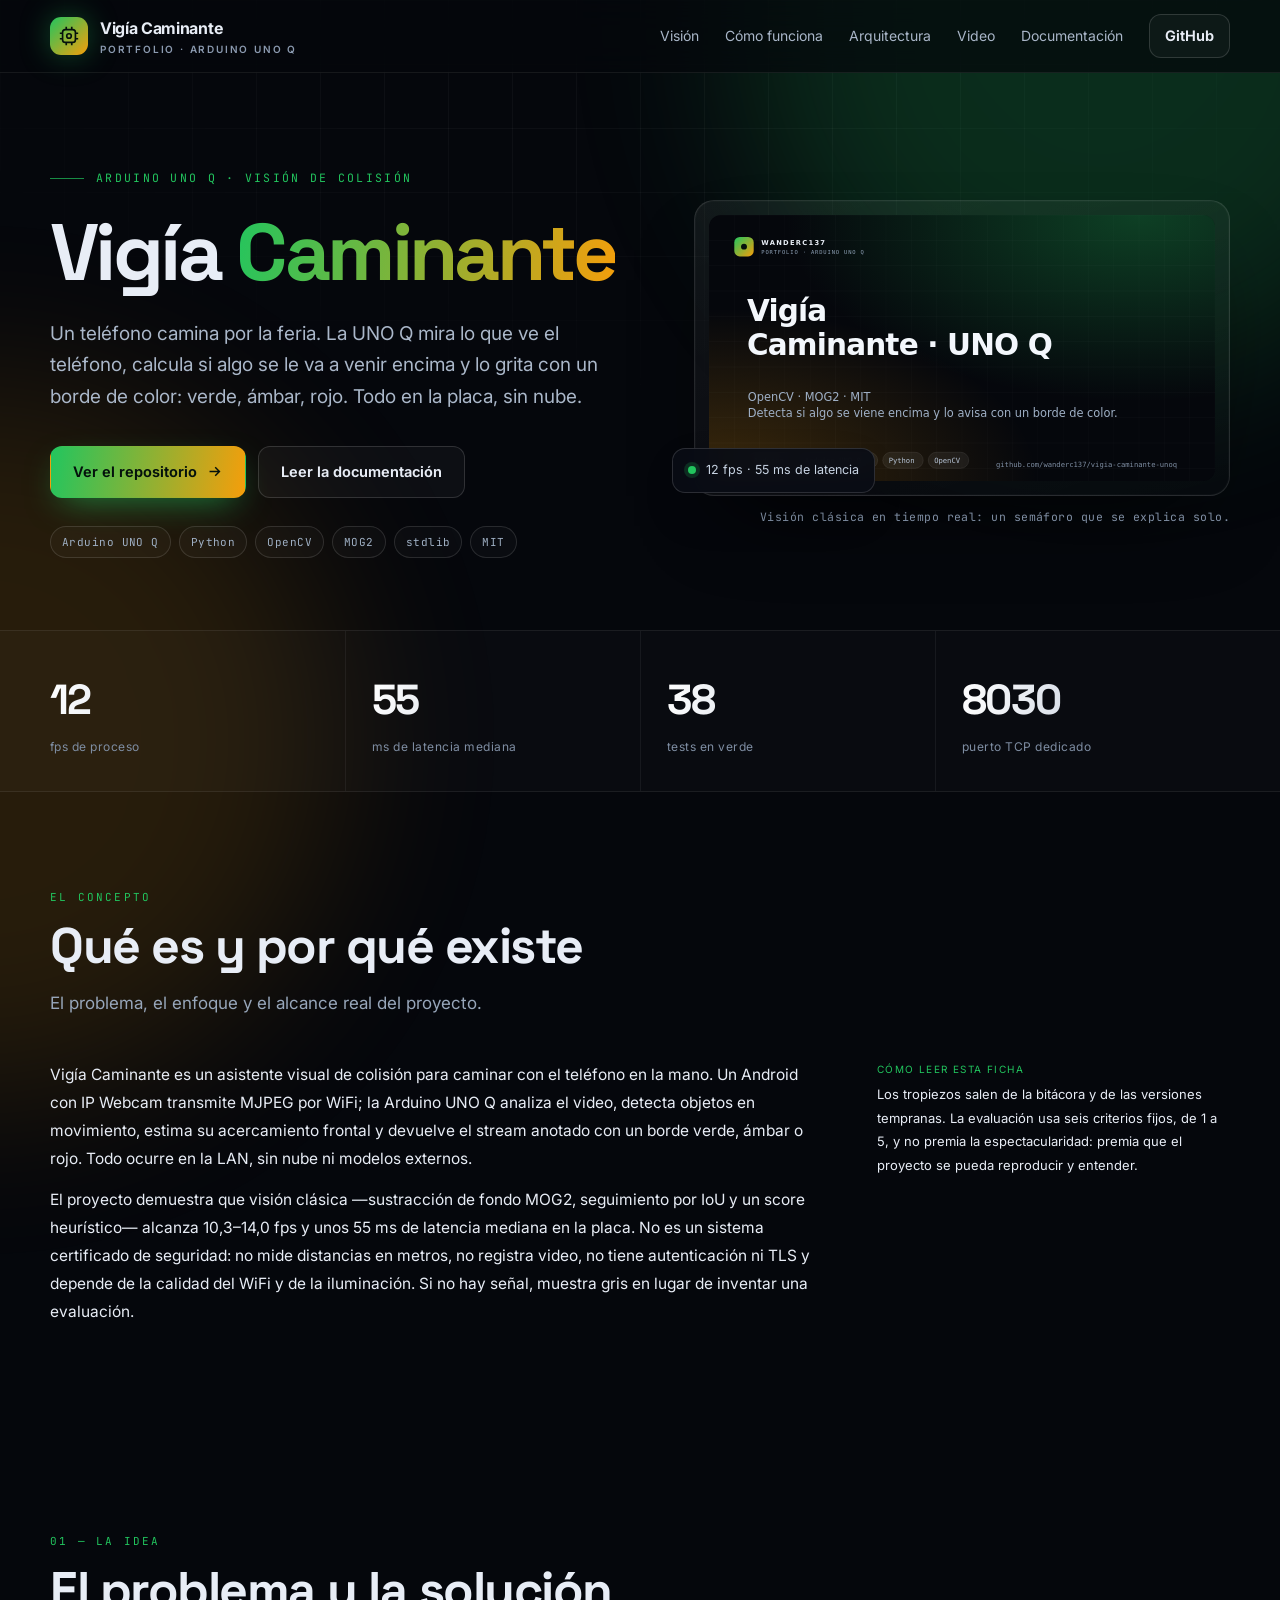
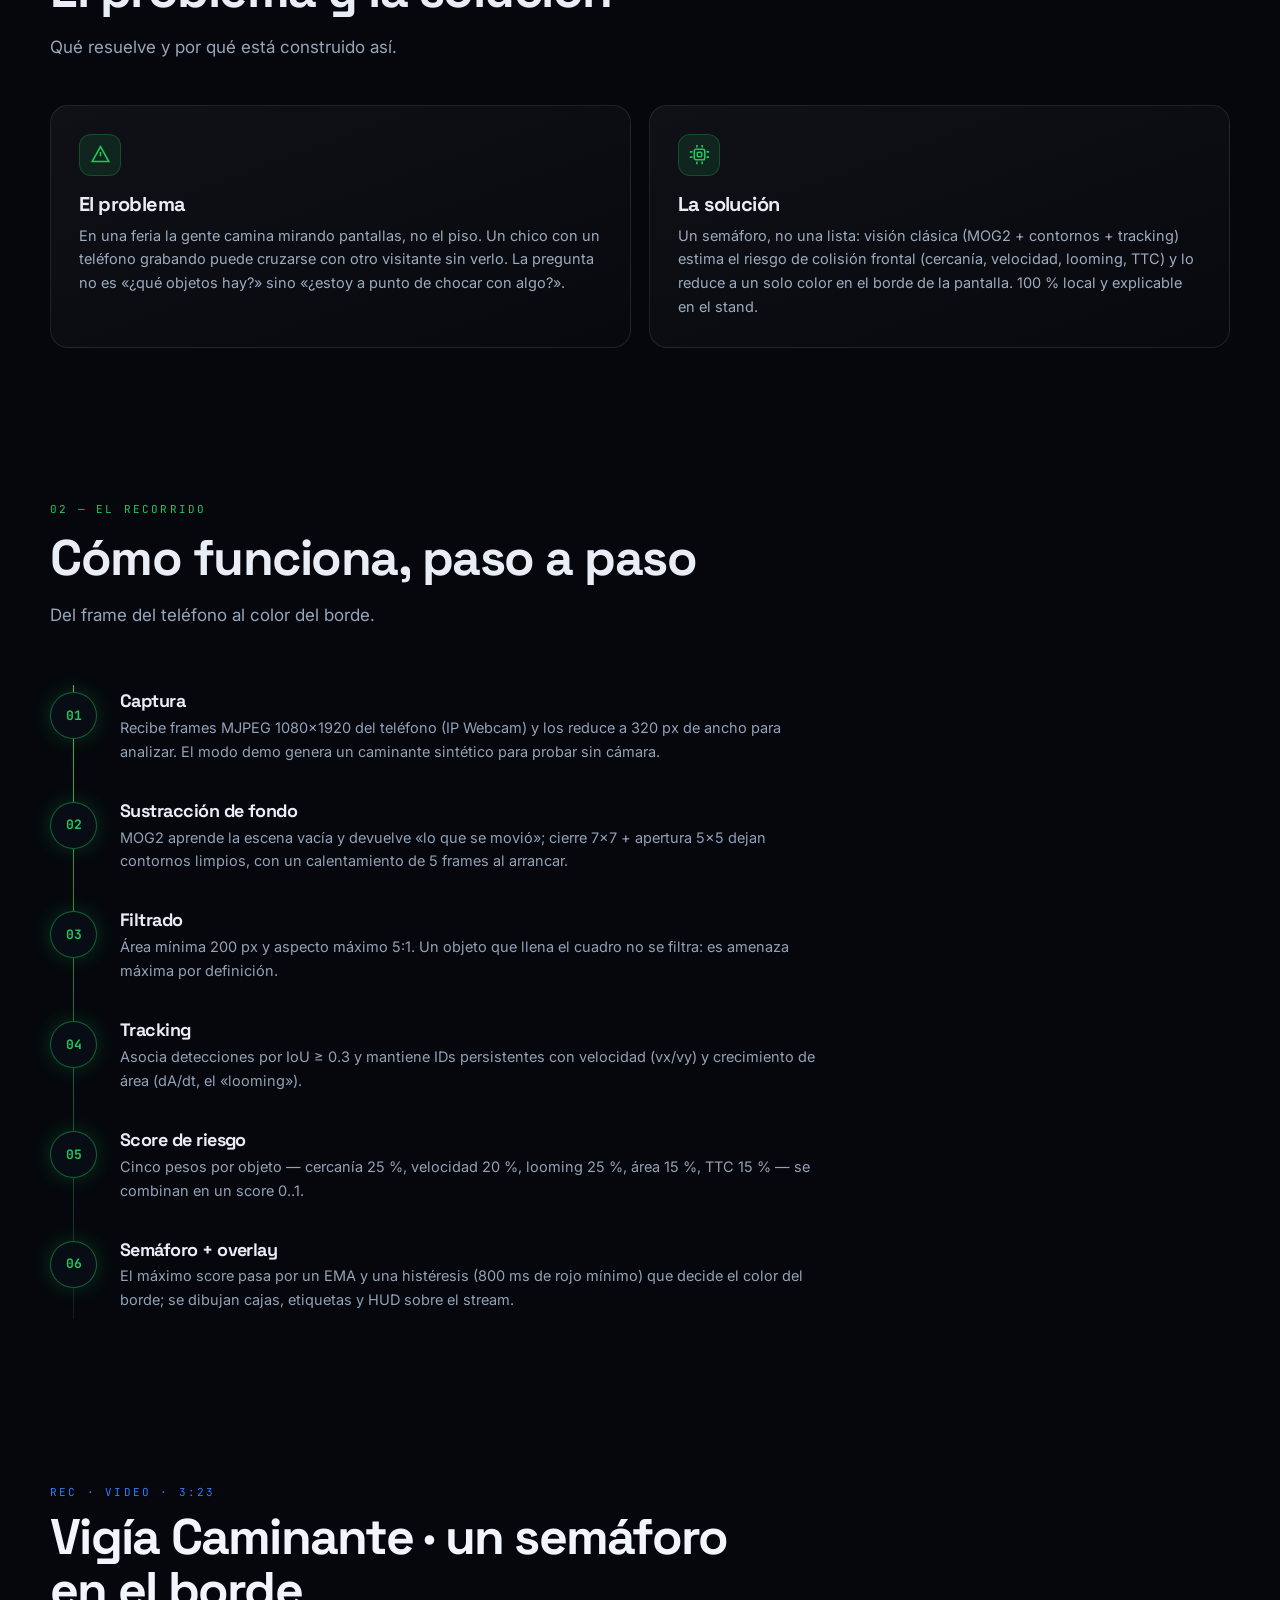
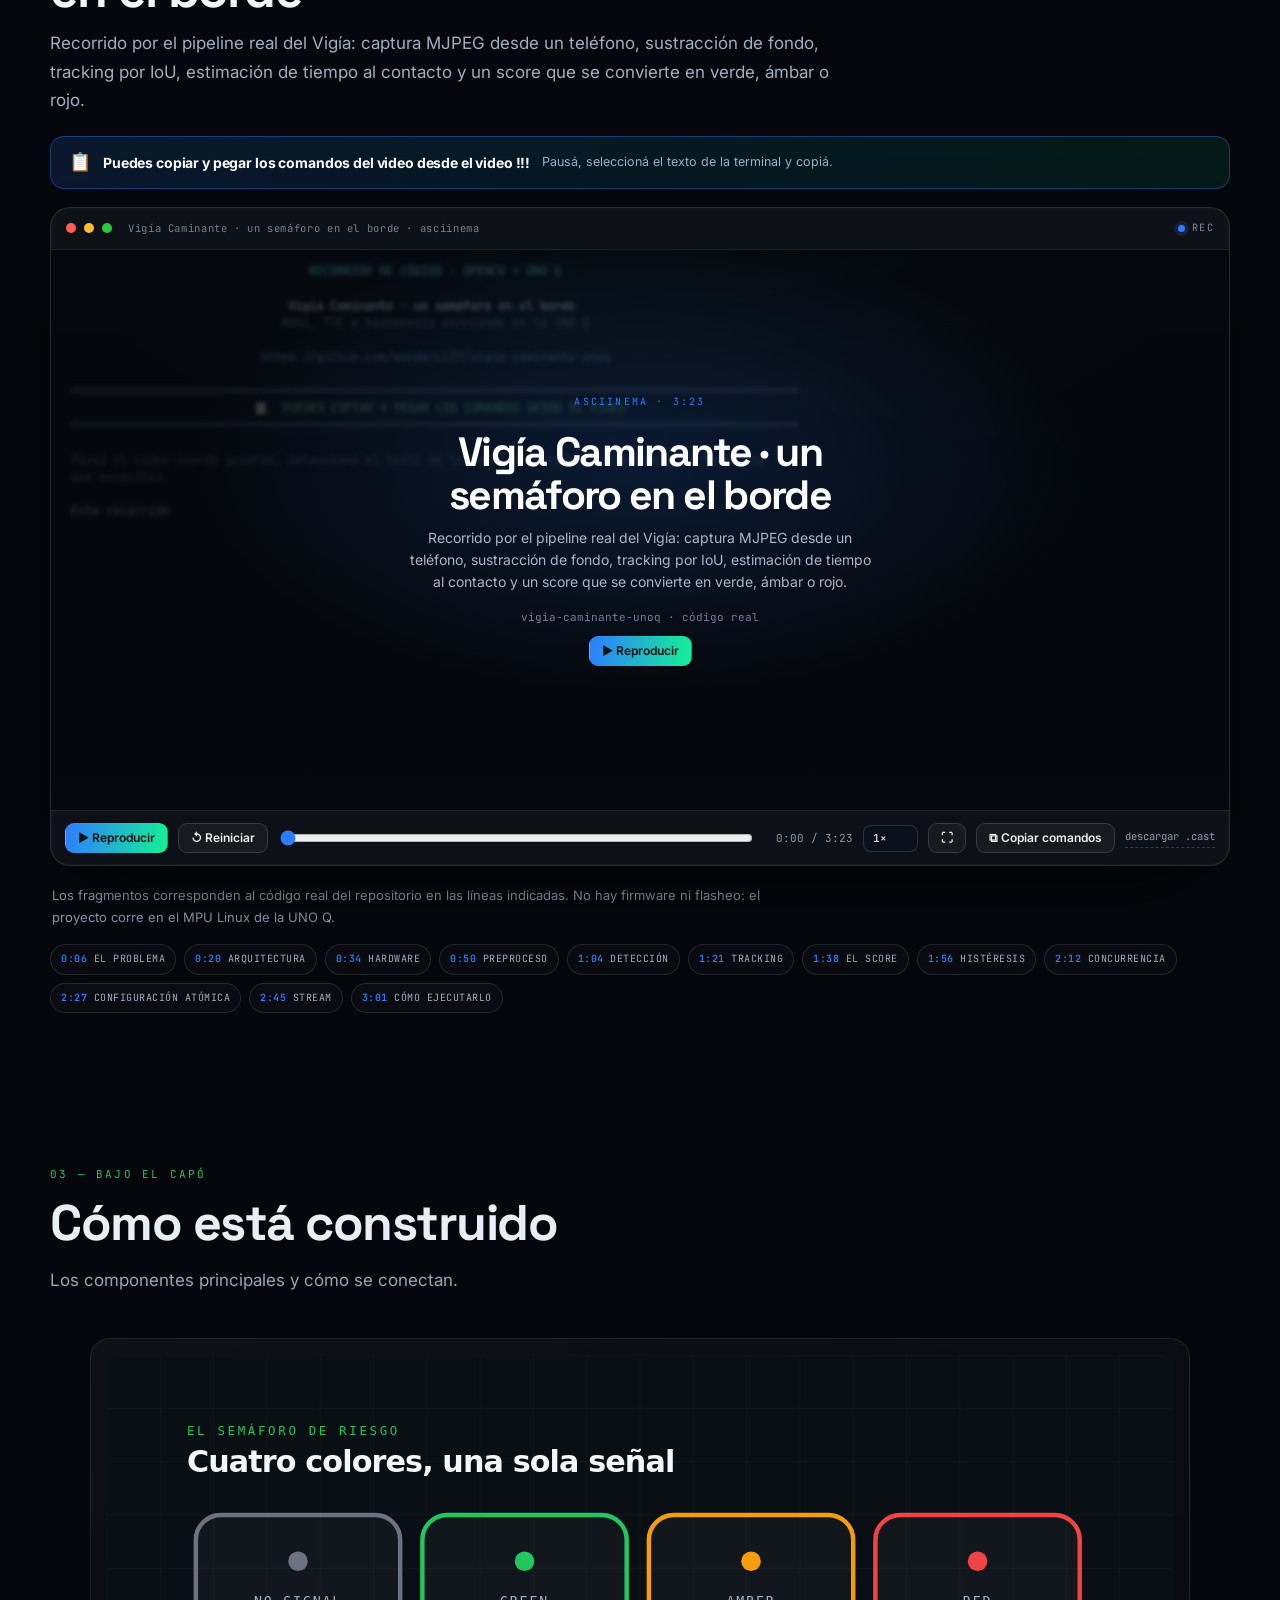
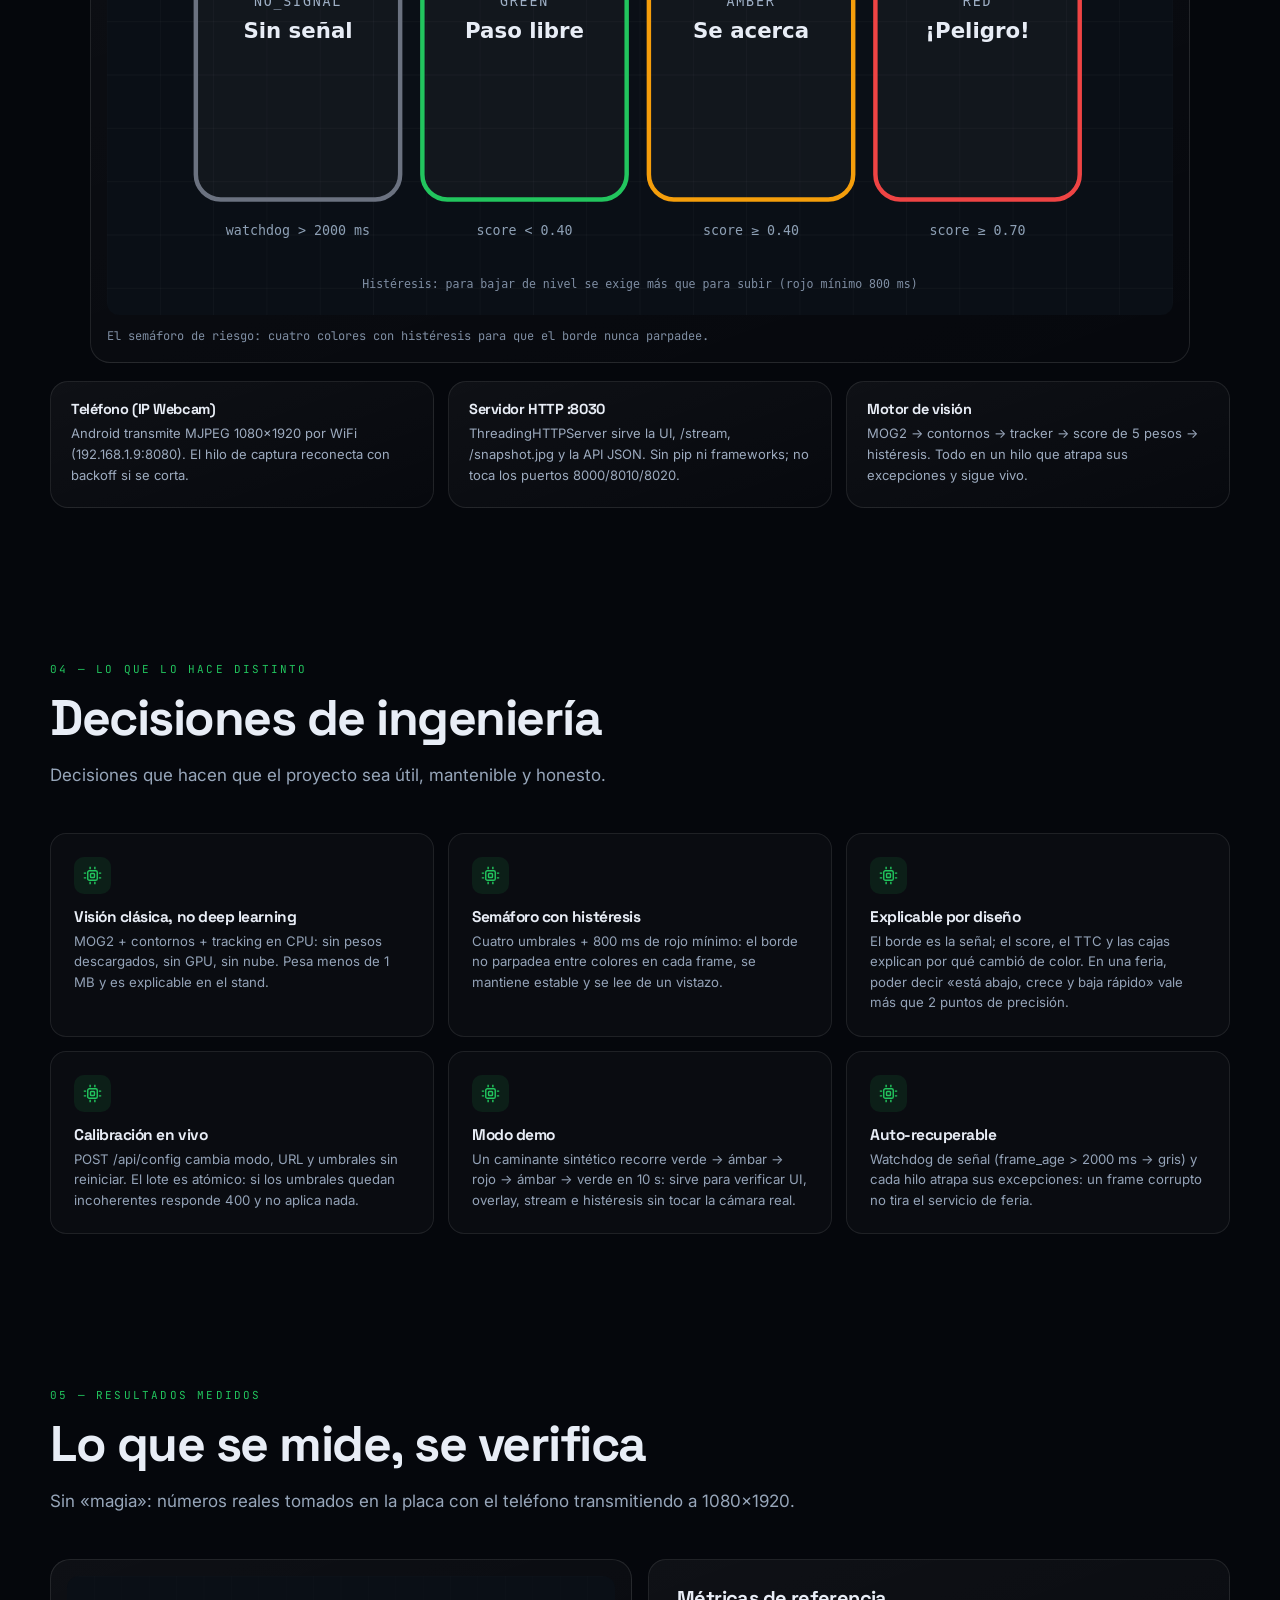
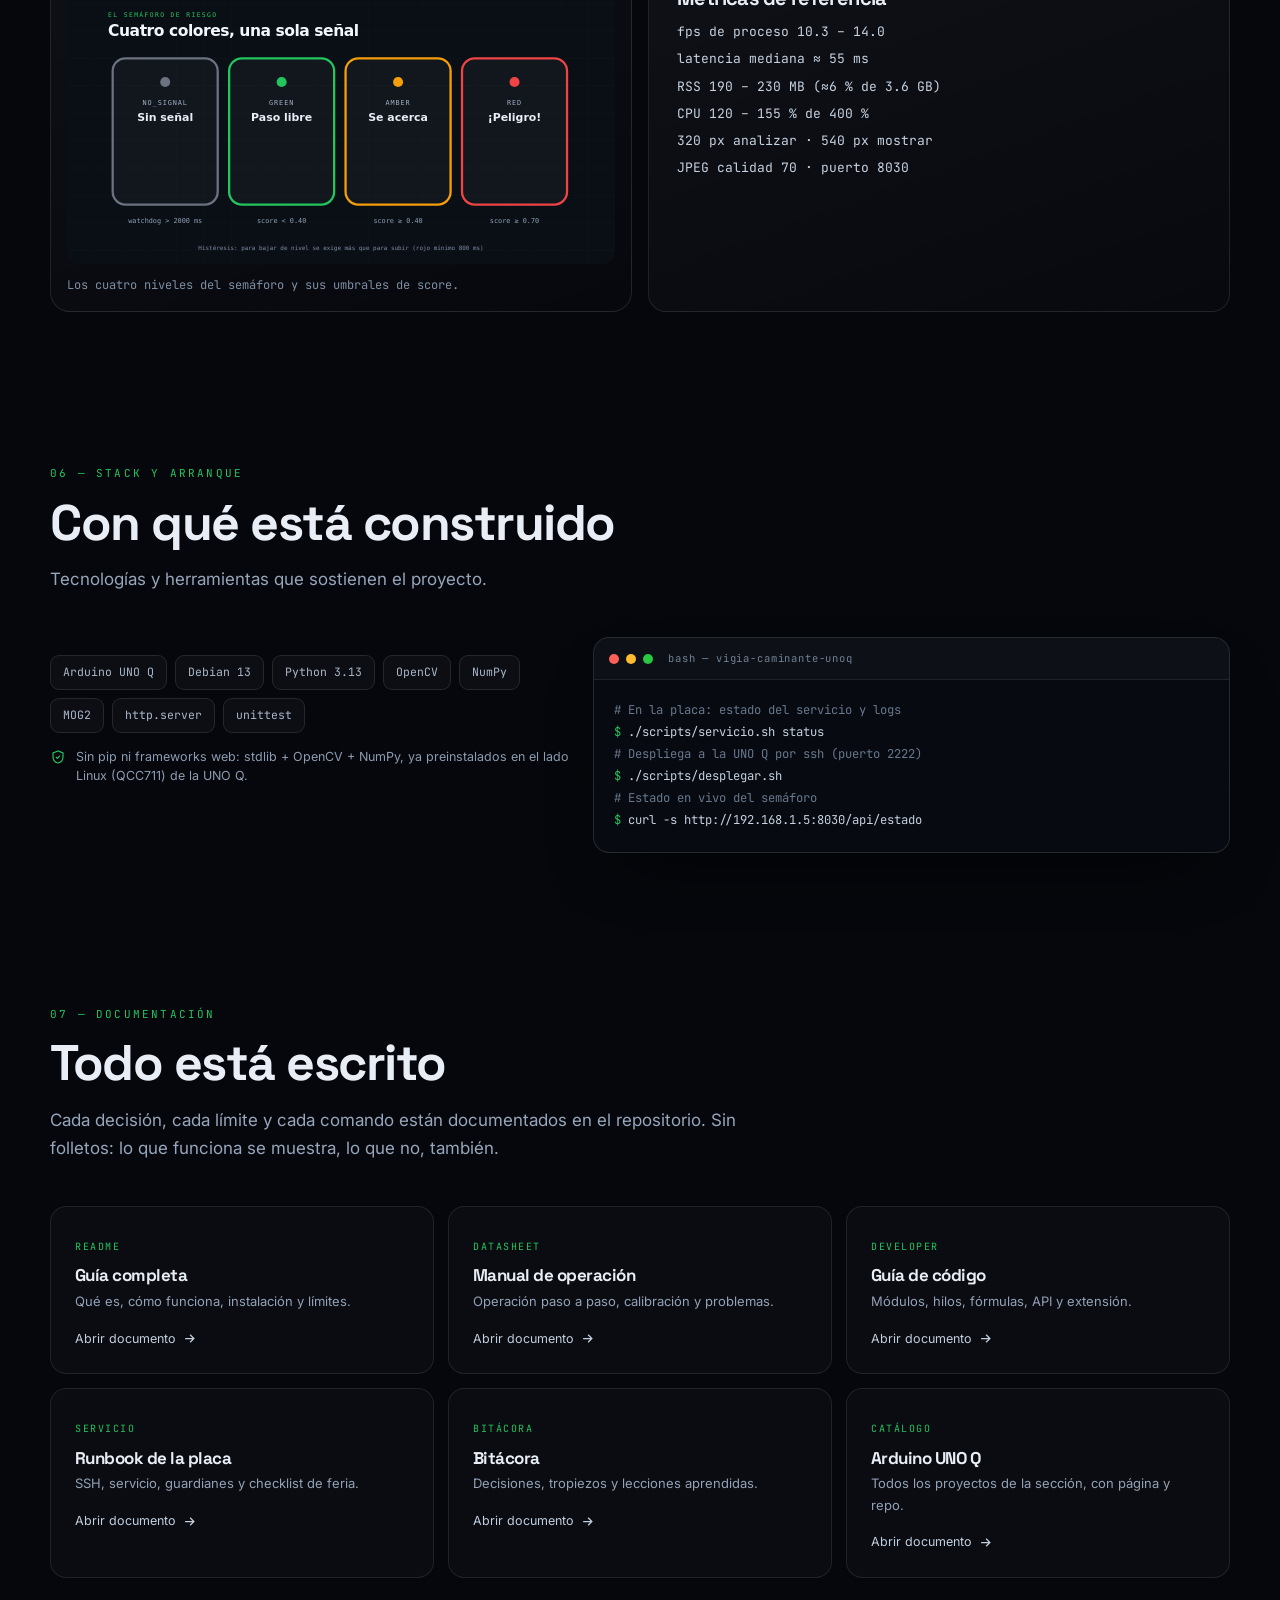
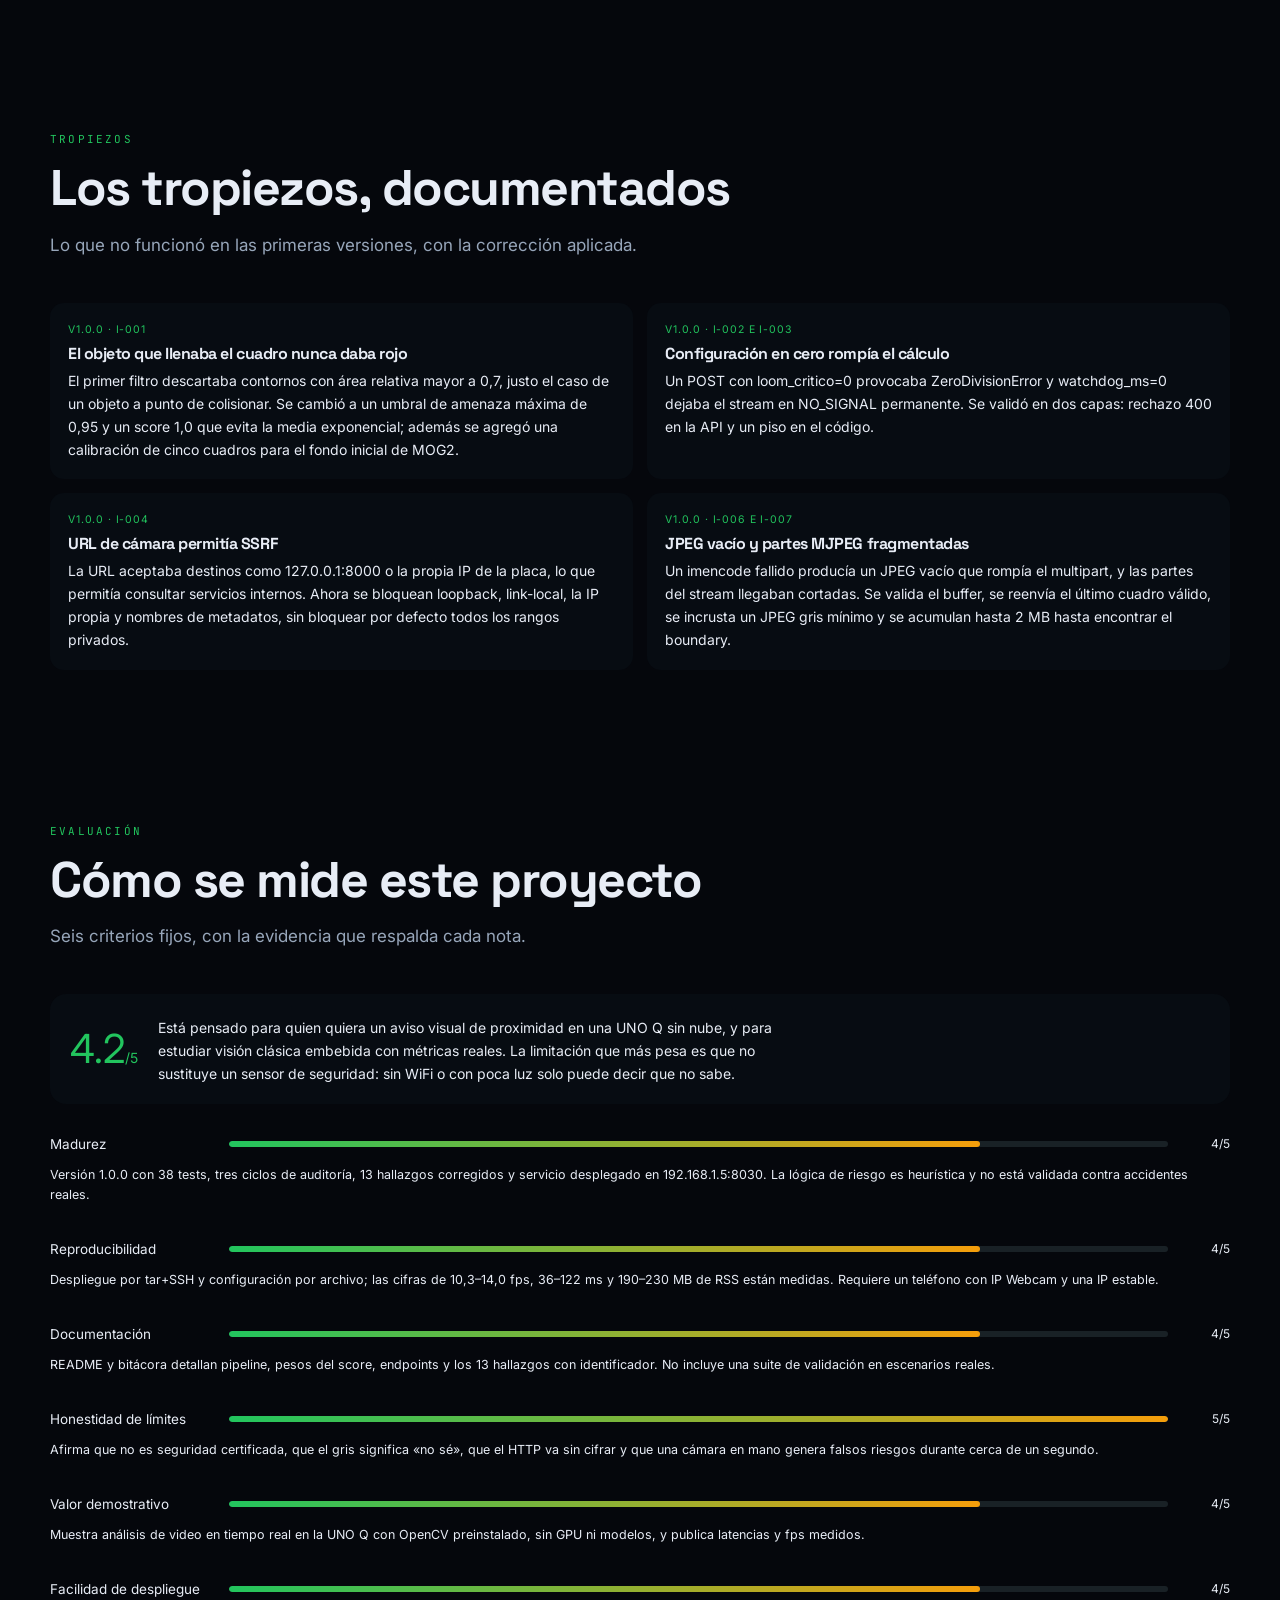
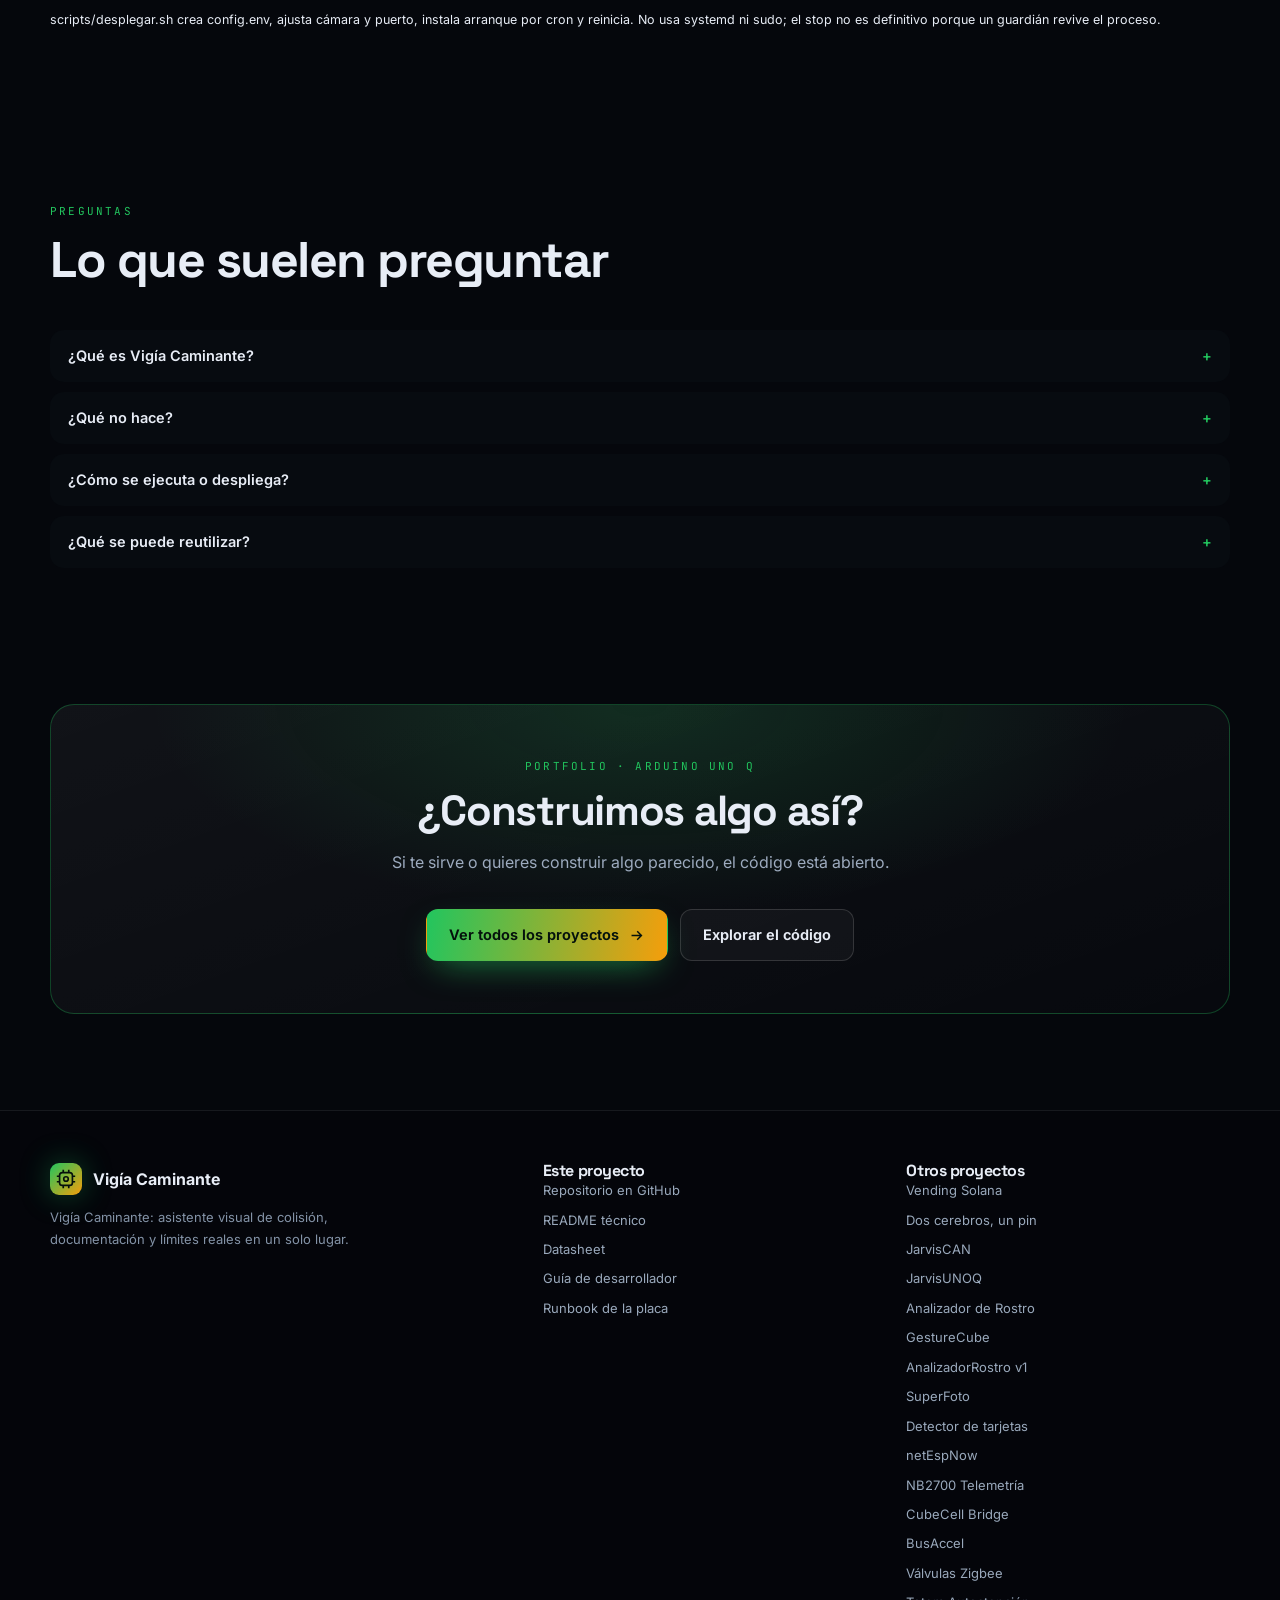
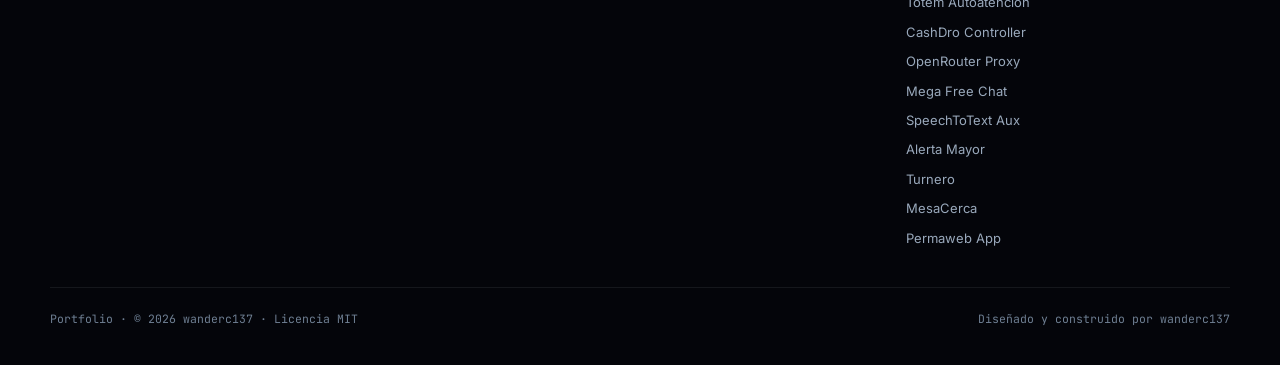
==== commit dcc9acbf: "feat: video asciinema explicativo en rec/ y en la página" ====
--- a/docs/index.html
+++ b/docs/index.html
@@ -273,6 +273,7 @@
 @media(max-width:760px){.concept-grid,.fail-grid{grid-template-columns:1fr}.concept-side{border-left:0;padding-left:0}}
 
 </style>
+<link href="rec/player.css?v=1" rel="stylesheet"/>
 </head>
 <body style="--accent:#22C55E;--accent2:#F59E0B">
 <div class="grid-overlay"></div>
@@ -288,6 +289,7 @@
 <a href="#problema">Visión</a>
 <a href="#como">Cómo funciona</a>
 <a href="#arquitectura">Arquitectura</a>
+<a href="#video">Video</a>
 <a href="#docs">Documentación</a>
 <a class="btn btn-ghost" href="https://github.com/wanderc137/vigia-caminante-unoq" rel="noopener" style="padding:9px 15px" target="_blank">GitHub</a>
 </nav>
@@ -337,6 +339,45 @@
 <div class="timeline reveal"><div class="step"><div class="step-num">01</div><div class="step-body"><h3>Captura</h3><p>Recibe frames MJPEG 1080×1920 del teléfono (IP Webcam) y los reduce a 320 px de ancho para analizar. El modo demo genera un caminante sintético para probar sin cámara.</p></div></div><div class="step"><div class="step-num">02</div><div class="step-body"><h3>Sustracción de fondo</h3><p>MOG2 aprende la escena vacía y devuelve «lo que se movió»; cierre 7×7 + apertura 5×5 dejan contornos limpios, con un calentamiento de 5 frames al arrancar.</p></div></div><div class="step"><div class="step-num">03</div><div class="step-body"><h3>Filtrado</h3><p>Área mínima 200 px y aspecto máximo 5:1. Un objeto que llena el cuadro no se filtra: es amenaza máxima por definición.</p></div></div><div class="step"><div class="step-num">04</div><div class="step-body"><h3>Tracking</h3><p>Asocia detecciones por IoU ≥ 0.3 y mantiene IDs persistentes con velocidad (vx/vy) y crecimiento de área (dA/dt, el «looming»).</p></div></div><div class="step"><div class="step-num">05</div><div class="step-body"><h3>Score de riesgo</h3><p>Cinco pesos por objeto — cercanía 25 %, velocidad 20 %, looming 25 %, área 15 %, TTC 15 % — se combinan en un score 0..1.</p></div></div><div class="step"><div class="step-num">06</div><div class="step-body"><h3>Semáforo + overlay</h3><p>El máximo score pasa por un EMA y una histéresis (800 ms de rojo mínimo) que decide el color del borde; se dibujan cajas, etiquetas y HUD sobre el stream.</p></div></div></div>
 </div>
 </section>
+
+<section class="section tight rec-section" id="video" style="--accent:#2E7DFF;--accent2:#14F195">
+<div class="wrap">
+<div class="rec-kicker">REC · VIDEO · 3:23</div>
+<h2 class="rec-h2">Vigía Caminante · un semáforo en el borde</h2>
+<p class="rec-lead">Recorrido por el pipeline real del Vigía: captura MJPEG desde un teléfono, sustracción de fondo, tracking por IoU, estimación de tiempo al contacto y un score que se convierte en verde, ámbar o rojo.</p>
+<div class="rec-banner">
+<span class="rec-banner-icon">📋</span>
+<strong>Puedes copiar y pegar los comandos del video desde el video !!!</strong>
+<span>Pausá, seleccioná el texto de la terminal y copiá.</span>
+</div>
+<div class="rec-shell">
+<div class="rec-bar"><i></i><i></i><i></i><span class="rec-title">Vigía Caminante · un semáforo en el borde · asciinema</span><span class="rec-rec"><b></b>REC</span></div>
+<div class="rec-screen-wrap">
+<div class="rec-screen" id="rec-screen"></div>
+<div class="rec-poster" id="rec-poster">
+<div class="rec-kicker">ASCIINEMA · 3:23</div>
+<h3>Vigía Caminante · un semáforo en el borde</h3>
+<p>Recorrido por el pipeline real del Vigía: captura MJPEG desde un teléfono, sustracción de fondo, tracking por IoU, estimación de tiempo al contacto y un score que se convierte en verde, ámbar o rojo.</p>
+<div class="rec-poster-meta">vigia-caminante-unoq · código real</div>
+<button class="rec-btn rec-primary" id="rec-start" type="button">▶ Reproducir</button>
+</div>
+</div>
+<div class="rec-controls">
+<button class="rec-btn rec-primary" id="rec-play" type="button">▶ Reproducir</button>
+<button class="rec-btn" id="rec-restart" type="button">↺ Reiniciar</button>
+<input class="rec-progress" id="rec-range" type="range" min="0" max="1000" value="0" aria-label="Progreso"/>
+<span class="rec-time" id="rec-time">0:00 / 3:23</span>
+<select class="rec-speed" id="rec-speed" aria-label="Velocidad"><option value="1">1×</option><option value="1.25">1.25×</option><option value="1.5">1.5×</option><option value="2">2×</option></select>
+<button class="rec-btn" id="rec-full" type="button" title="Pantalla completa">⛶</button>
+<button class="rec-btn" id="rec-copy" type="button">⧉ Copiar comandos</button>
+<a class="rec-download" href="rec/vigia-caminante-unoq.cast" download>descargar .cast</a>
+</div>
+</div>
+<p class="rec-note">Los fragmentos corresponden al código real del repositorio en las líneas indicadas. No hay firmware ni flasheo: el proyecto corre en el MPU Linux de la UNO Q.</p>
+<div class="rec-chapters"><span class="rec-chip"><b>0:06</b> EL PROBLEMA</span><span class="rec-chip"><b>0:20</b> ARQUITECTURA</span><span class="rec-chip"><b>0:34</b> HARDWARE</span><span class="rec-chip"><b>0:50</b> PREPROCESO</span><span class="rec-chip"><b>1:04</b> DETECCIÓN</span><span class="rec-chip"><b>1:21</b> TRACKING</span><span class="rec-chip"><b>1:38</b> EL SCORE</span><span class="rec-chip"><b>1:56</b> HISTÉRESIS</span><span class="rec-chip"><b>2:12</b> CONCURRENCIA</span><span class="rec-chip"><b>2:27</b> CONFIGURACIÓN ATÓMICA</span><span class="rec-chip"><b>2:45</b> STREAM</span><span class="rec-chip"><b>3:01</b> CÓMO EJECUTARLO</span></div>
+</div>
+</section>
+
 <section class="section tight" id="arquitectura">
 <div class="wrap">
 <div class="section-head reveal">
@@ -460,5 +501,7 @@
   document.querySelectorAll('.reveal').forEach(function(el){ io.observe(el); });
 })();
 </script>
+<script defer src="rec/vigia-caminante-unoq.cast.js?v=1"></script>
+<script defer src="rec/player.js?v=1"></script>
 </body>
 </html>
--- a/docs/rec/player.css
+++ b/docs/rec/player.css
@@ -0,0 +1,168 @@
+/* Reproductor asciinema inline reutilizable para las páginas de wanderc137. */
+.rec-section{position:relative;z-index:1}
+.rec-section .rec-kicker{
+  font-family:'JetBrains Mono',ui-monospace,monospace;
+  font-size:11px;letter-spacing:.2em;text-transform:uppercase;
+  color:var(--accent,#2E7DFF);margin:0 0 10px;
+}
+.rec-section .rec-h2{
+  font-family:'Space Grotesk','Inter',sans-serif;
+  font-size:clamp(28px,4.6vw,50px);line-height:1.06;letter-spacing:-.035em;
+  color:#f2f6fc;margin:0 0 12px;max-width:22ch;
+}
+.rec-section .rec-lead{
+  font-size:clamp(14px,1.5vw,17px);line-height:1.65;
+  color:#9fb0c4;margin:0 0 22px;max-width:72ch;
+}
+.rec-banner{
+  display:flex;align-items:center;gap:12px;flex-wrap:wrap;
+  padding:14px 18px;margin:0 0 18px;
+  border:1px solid color-mix(in srgb,var(--accent,#2E7DFF) 38%,transparent);
+  border-radius:14px;
+  background:linear-gradient(100deg,color-mix(in srgb,var(--accent,#2E7DFF) 14%,transparent),color-mix(in srgb,var(--accent2,#14F195) 8%,transparent));
+  box-shadow:0 18px 40px -30px color-mix(in srgb,var(--accent,#2E7DFF) 60%,transparent);
+}
+.rec-banner .rec-banner-icon{font-size:18px;line-height:1}
+.rec-banner strong{font-size:14px;color:#fff;letter-spacing:-.01em}
+.rec-banner span{font-size:12.5px;color:#9fb0c4}
+.rec-shell{
+  position:relative;
+  border:1px solid rgba(255,255,255,.13);
+  border-radius:20px;
+  overflow:hidden;
+  background:#070a10;
+  box-shadow:0 34px 80px -38px #000,0 0 0 1px rgba(255,255,255,.025) inset;
+}
+.rec-bar{
+  display:flex;align-items:center;gap:8px;
+  padding:12px 15px;
+  border-bottom:1px solid rgba(255,255,255,.08);
+  background:rgba(255,255,255,.025);
+}
+.rec-bar i{width:10px;height:10px;border-radius:50%;background:#ff5f57;display:block}
+.rec-bar i:nth-child(2){background:#febc2e}
+.rec-bar i:nth-child(3){background:#28c840}
+.rec-bar .rec-title{
+  margin-left:8px;
+  font-family:'JetBrains Mono',ui-monospace,SFMono-Regular,Menlo,monospace;
+  font-size:10.5px;color:#718197;letter-spacing:.06em;
+  overflow:hidden;text-overflow:ellipsis;white-space:nowrap;
+}
+.rec-bar .rec-rec{
+  margin-left:auto;display:flex;align-items:center;gap:7px;
+  font-family:'JetBrains Mono',ui-monospace,monospace;
+  font-size:10px;letter-spacing:.14em;color:#7f8ea3;text-transform:uppercase;
+}
+.rec-bar .rec-rec b{
+  width:7px;height:7px;border-radius:50%;background:var(--accent,#2E7DFF);
+  box-shadow:0 0 0 4px color-mix(in srgb,var(--accent,#2E7DFF) 16%,transparent);
+  animation:recPulse 2.2s infinite;
+}
+@keyframes recPulse{50%{opacity:.35}}
+.rec-screen-wrap{position:relative;background:#05080d}
+.rec-screen{
+  height:clamp(330px,46vw,560px);
+  overflow:auto;
+  padding:18px 20px;
+  background:
+    radial-gradient(900px 420px at 50% -10%,rgba(20,241,149,.055),transparent 70%),
+    #05080d;
+  color:#d7e0ea;
+  font-family:'JetBrains Mono',ui-monospace,SFMono-Regular,Menlo,Consolas,monospace;
+  font-size:clamp(8px,1.04vw,12.4px);
+  line-height:1.38;
+  scrollbar-width:thin;
+  scrollbar-color:#2a3448 #05080d;
+  user-select:text;
+}
+.rec-screen::-webkit-scrollbar{width:9px;height:9px}
+.rec-screen::-webkit-scrollbar-thumb{background:#2a3448;border-radius:9px}
+.rec-row{white-space:pre;min-height:1.38em}
+.rec-row span{white-space:pre}
+.rec-poster{
+  position:absolute;inset:0;z-index:2;
+  display:flex;flex-direction:column;align-items:center;justify-content:center;
+  gap:10px;text-align:center;padding:28px;
+  background:
+    radial-gradient(620px 320px at 50% 38%,color-mix(in srgb,var(--accent,#2E7DFF) 16%,transparent),transparent 72%),
+    linear-gradient(180deg,rgba(5,8,13,.72),rgba(5,8,13,.94));
+  backdrop-filter:blur(2px);
+  transition:opacity .35s ease,visibility .35s ease;
+}
+.rec-poster[hidden]{display:none}
+.rec-poster .rec-kicker{
+  font-family:'JetBrains Mono',monospace;font-size:10px;letter-spacing:.22em;
+  text-transform:uppercase;color:var(--accent,#2E7DFF);
+}
+.rec-poster h3{
+  font-family:'Space Grotesk','Inter',sans-serif;
+  font-size:clamp(24px,3.2vw,42px);letter-spacing:-.04em;color:#fff;margin:0;max-width:18ch;
+}
+.rec-poster p{margin:0;color:#aab7c9;font-size:14px;max-width:52ch;line-height:1.6}
+.rec-poster .rec-poster-meta{
+  margin-top:4px;font-family:'JetBrains Mono',monospace;font-size:11px;color:#718197;
+}
+.rec-controls{
+  display:flex;align-items:center;gap:10px;flex-wrap:wrap;
+  padding:12px 14px;
+  border-top:1px solid rgba(255,255,255,.08);
+  background:rgba(255,255,255,.025);
+}
+.rec-btn{
+  appearance:none;border:1px solid rgba(255,255,255,.14);
+  background:rgba(255,255,255,.045);color:#e8edf6;
+  border-radius:9px;padding:8px 12px;
+  font:600 12px/1 'Inter',system-ui,sans-serif;cursor:pointer;
+  transition:background .18s ease,border-color .18s ease,transform .18s ease;
+  white-space:nowrap;
+}
+.rec-btn:hover{background:rgba(255,255,255,.09);border-color:rgba(255,255,255,.24);transform:translateY(-1px)}
+.rec-btn.rec-primary{
+  background:linear-gradient(100deg,var(--accent,#2E7DFF),var(--accent2,#14F195));
+  border-color:transparent;color:#04110c;
+}
+.rec-btn.rec-primary:hover{filter:brightness(1.05)}
+.rec-progress{
+  flex:1;min-width:140px;height:8px;accent-color:var(--accent,#2E7DFF);
+  cursor:pointer;
+}
+.rec-time{
+  min-width:88px;text-align:right;
+  font-family:'JetBrains Mono',monospace;font-size:11px;color:#8b9ab0;
+}
+.rec-speed{
+  appearance:none;border:1px solid rgba(255,255,255,.14);
+  background:#0b111a;color:#c7d3e2;border-radius:8px;
+  padding:7px 9px;font:600 11px/1 'JetBrains Mono',monospace;cursor:pointer;
+}
+.rec-download{
+  font-family:'JetBrains Mono',monospace;font-size:10.5px;color:#8b9ab0;
+  border-bottom:1px dashed rgba(255,255,255,.18);padding-bottom:2px;
+}
+.rec-download:hover{color:var(--accent,#2E7DFF);border-color:var(--accent,#2E7DFF)}
+.rec-note{
+  margin:18px 2px 0;color:#8b9ab0;font-size:13px;line-height:1.7;
+  max-width:90ch;
+}
+.rec-note strong{color:#d7e0ea}
+.rec-note a{color:var(--accent,#2E7DFF);border-bottom:1px solid color-mix(in srgb,var(--accent,#2E7DFF) 35%,transparent)}
+.rec-chapters{display:flex;flex-wrap:wrap;gap:8px;margin-top:16px}
+.rec-chip{
+  font-family:'JetBrains Mono',monospace;font-size:10px;letter-spacing:.05em;
+  color:#9fb0c4;border:1px solid rgba(255,255,255,.11);
+  background:rgba(255,255,255,.025);border-radius:999px;padding:6px 10px;
+}
+.rec-chip b{color:var(--accent,#2E7DFF);font-weight:600}
+@media(max-width:760px){
+  .rec-screen{padding:14px 12px;font-size:8px;height:330px}
+  .rec-controls{gap:8px}
+  .rec-btn{padding:7px 9px;font-size:11px}
+  .rec-time{min-width:76px;font-size:10px}
+  .rec-progress{min-width:100px}
+  .rec-bar .rec-title{font-size:9px}
+  .rec-banner{padding:12px 14px}
+}
+@media(prefers-reduced-motion:reduce){
+  .rec-bar .rec-rec b{animation:none}
+  .rec-poster{transition:none}
+}
